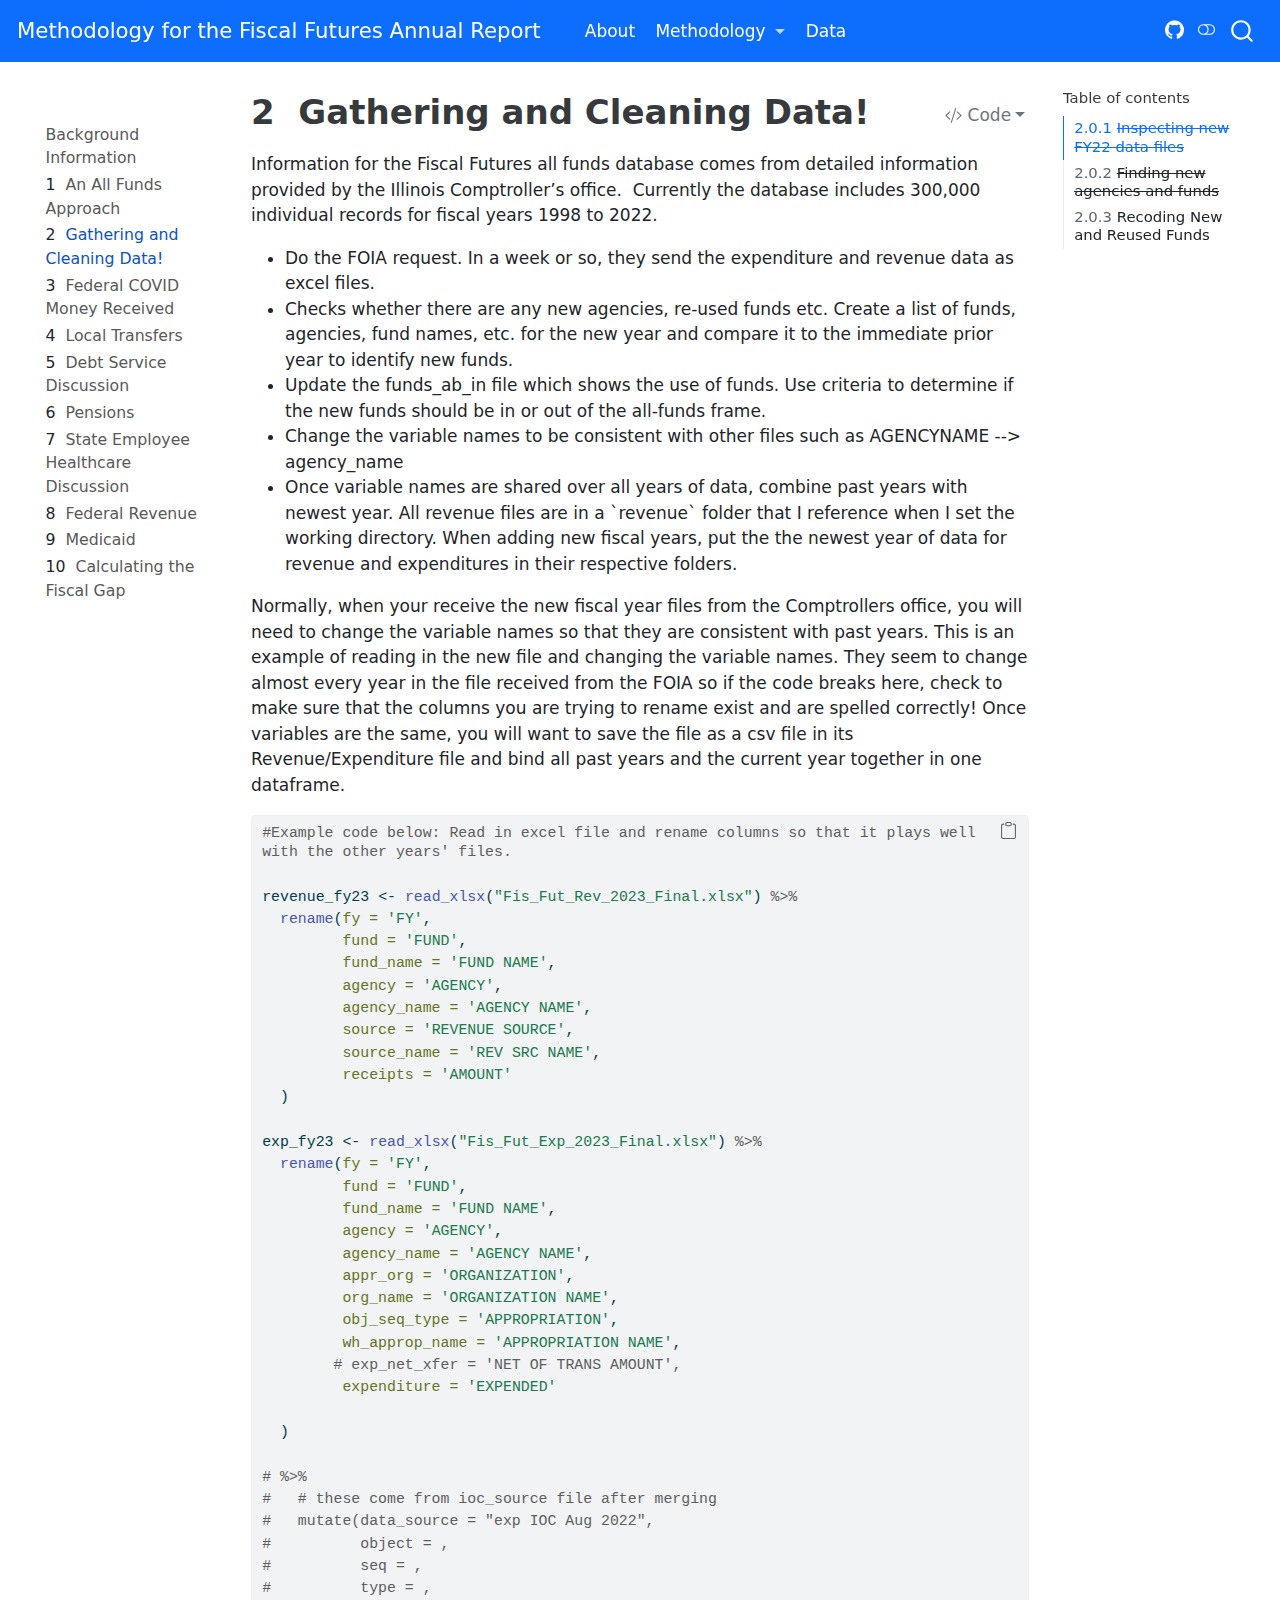
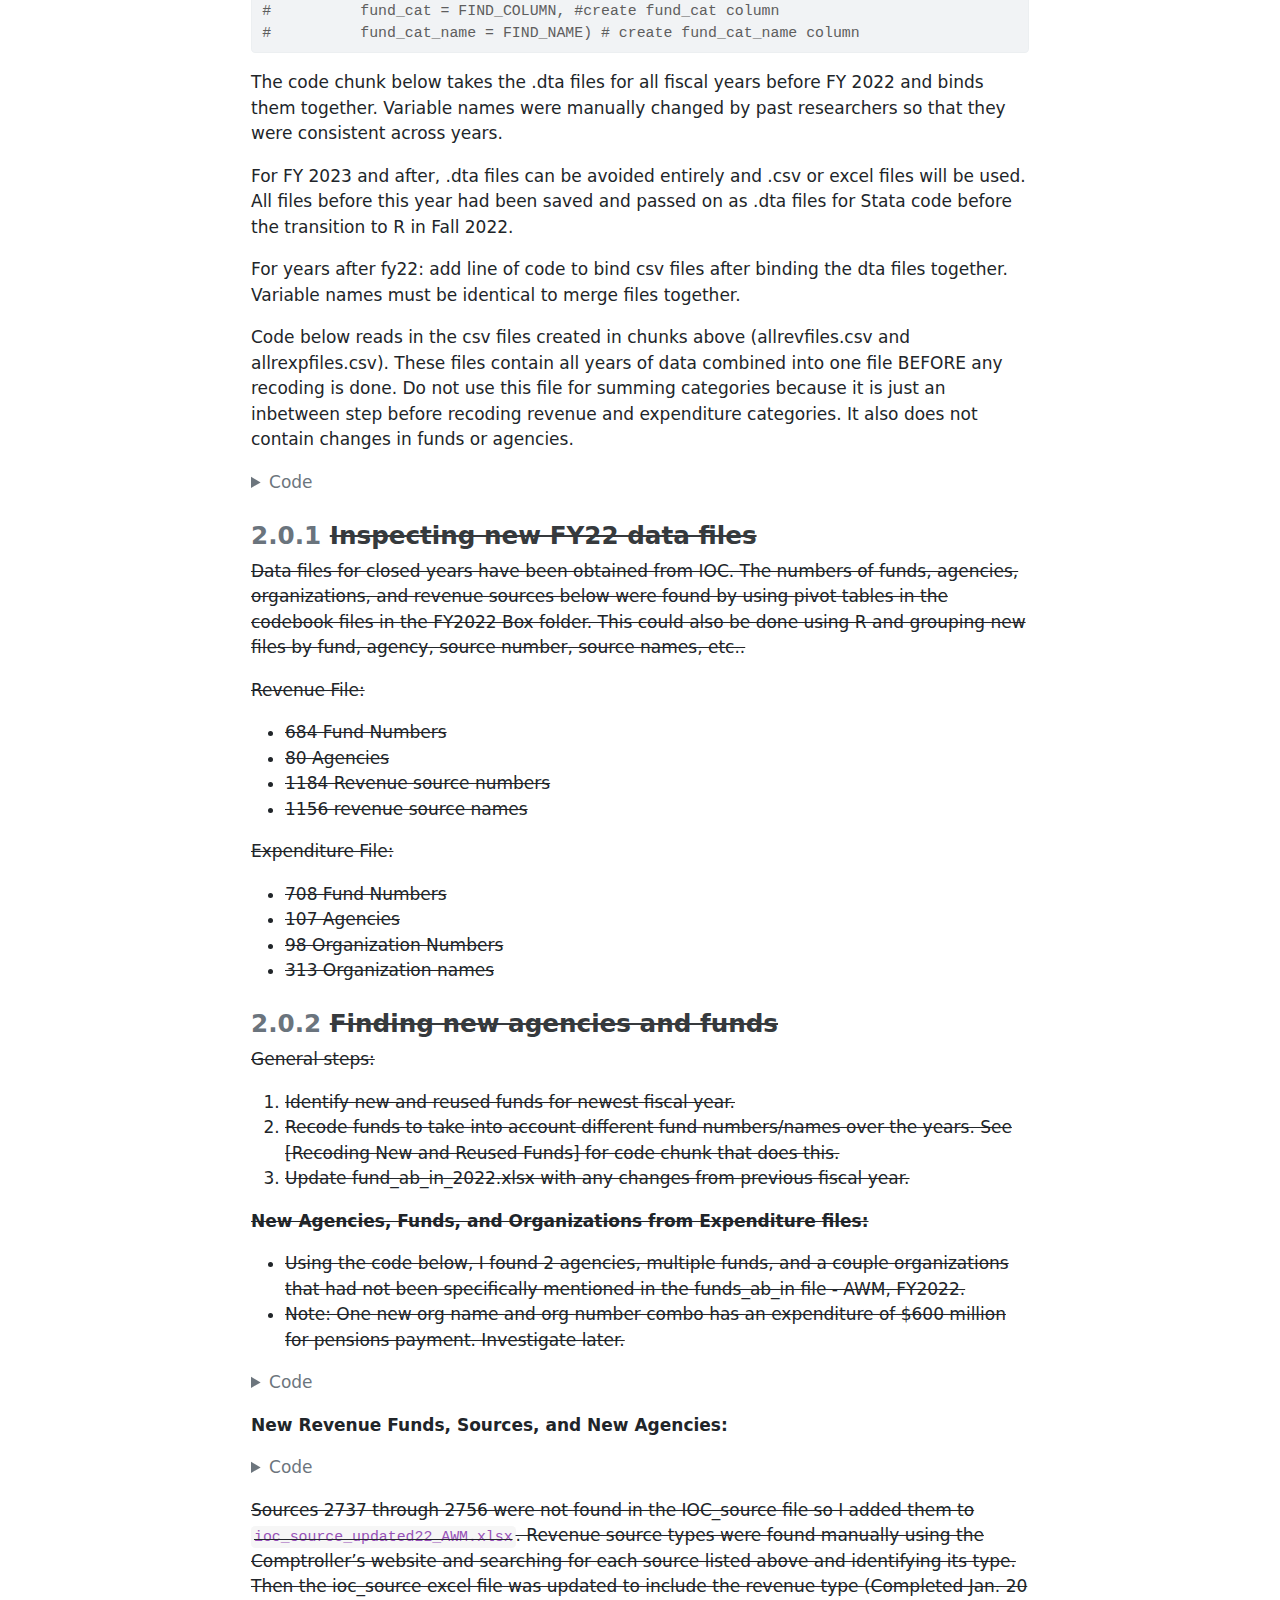
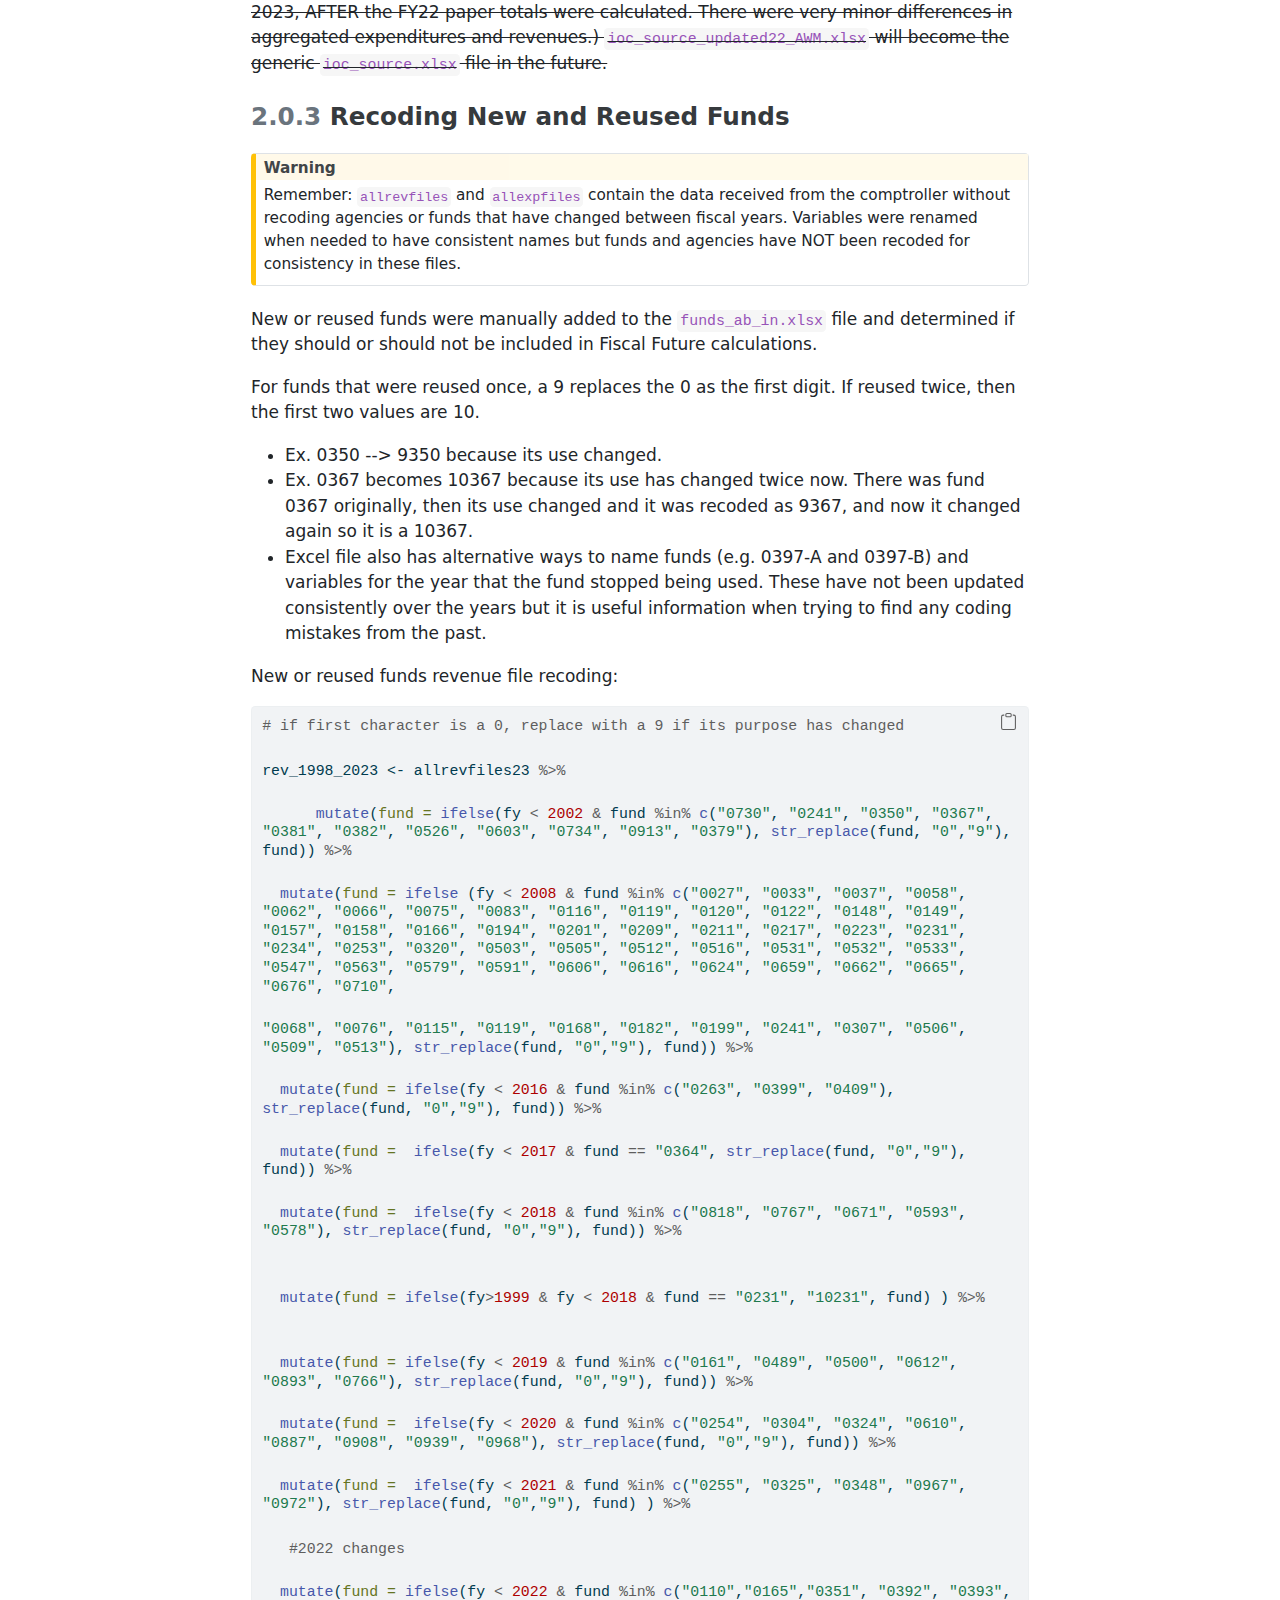
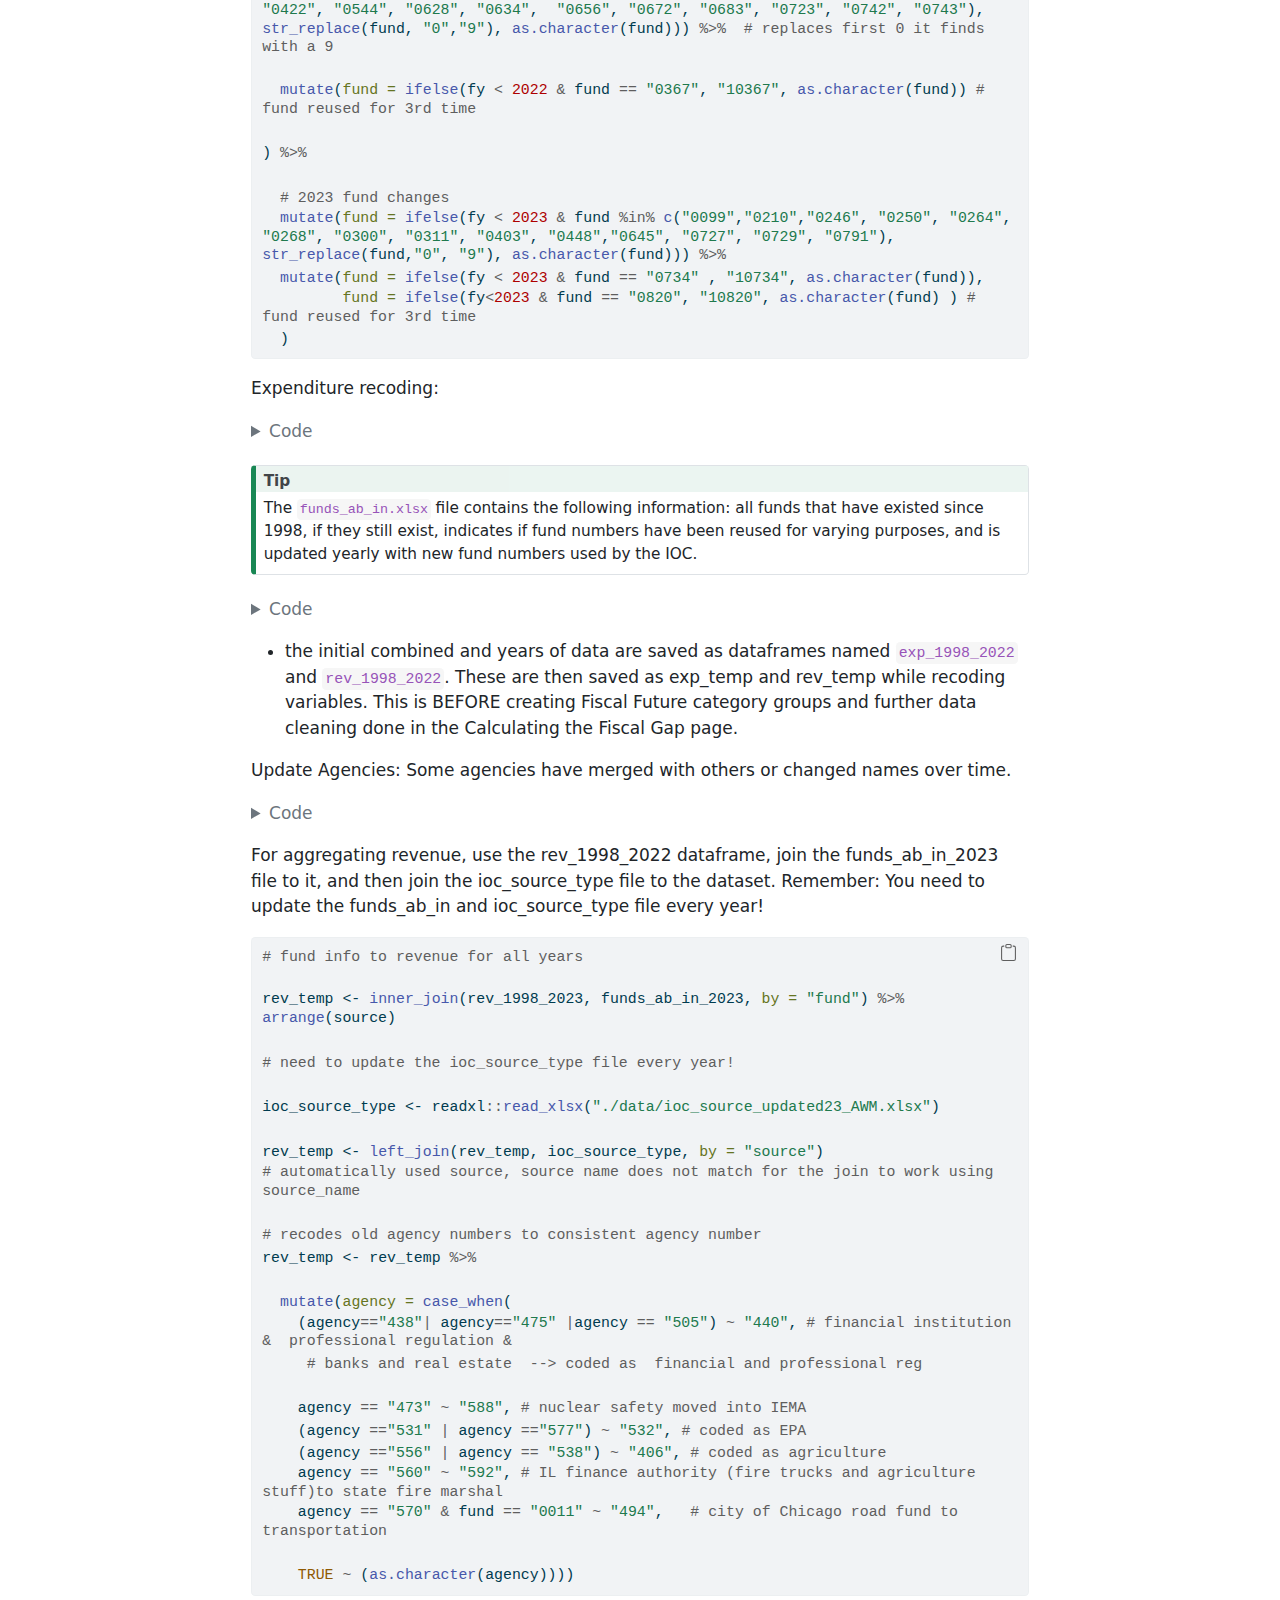
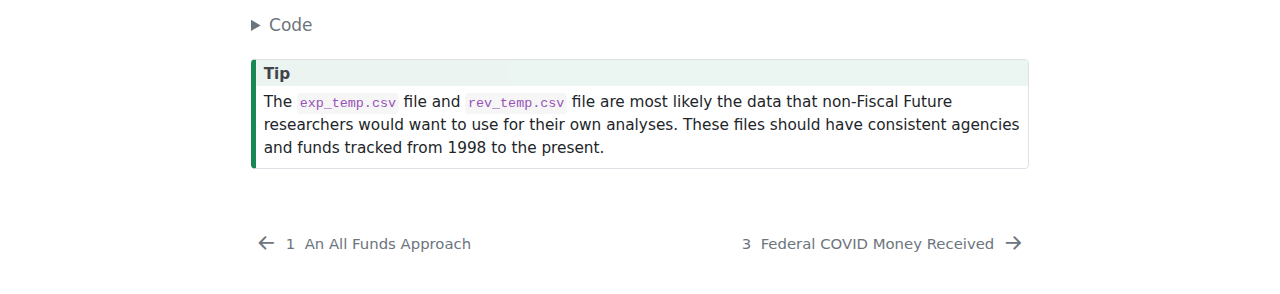
==== code-cleaning.html @ 1085b17a "Built site for gh-pages" ====
<!DOCTYPE html>
<html xmlns="http://www.w3.org/1999/xhtml" lang="en" xml:lang="en"><head>

<meta charset="utf-8">
<meta name="generator" content="quarto-1.3.433">

<meta name="viewport" content="width=device-width, initial-scale=1.0, user-scalable=yes">


<title>Methodology for the Fiscal Futures Annual Report - 2&nbsp; Gathering and Cleaning Data!</title>
<style>
code{white-space: pre-wrap;}
span.smallcaps{font-variant: small-caps;}
div.columns{display: flex; gap: min(4vw, 1.5em);}
div.column{flex: auto; overflow-x: auto;}
div.hanging-indent{margin-left: 1.5em; text-indent: -1.5em;}
ul.task-list{list-style: none;}
ul.task-list li input[type="checkbox"] {
  width: 0.8em;
  margin: 0 0.8em 0.2em -1em; /* quarto-specific, see https://github.com/quarto-dev/quarto-cli/issues/4556 */ 
  vertical-align: middle;
}
/* CSS for syntax highlighting */
pre > code.sourceCode { white-space: pre; position: relative; }
pre > code.sourceCode > span { display: inline-block; line-height: 1.25; }
pre > code.sourceCode > span:empty { height: 1.2em; }
.sourceCode { overflow: visible; }
code.sourceCode > span { color: inherit; text-decoration: inherit; }
div.sourceCode { margin: 1em 0; }
pre.sourceCode { margin: 0; }
@media screen {
div.sourceCode { overflow: auto; }
}
@media print {
pre > code.sourceCode { white-space: pre-wrap; }
pre > code.sourceCode > span { text-indent: -5em; padding-left: 5em; }
}
pre.numberSource code
  { counter-reset: source-line 0; }
pre.numberSource code > span
  { position: relative; left: -4em; counter-increment: source-line; }
pre.numberSource code > span > a:first-child::before
  { content: counter(source-line);
    position: relative; left: -1em; text-align: right; vertical-align: baseline;
    border: none; display: inline-block;
    -webkit-touch-callout: none; -webkit-user-select: none;
    -khtml-user-select: none; -moz-user-select: none;
    -ms-user-select: none; user-select: none;
    padding: 0 4px; width: 4em;
  }
pre.numberSource { margin-left: 3em;  padding-left: 4px; }
div.sourceCode
  {   }
@media screen {
pre > code.sourceCode > span > a:first-child::before { text-decoration: underline; }
}
</style>


<script src="site_libs/quarto-nav/quarto-nav.js"></script>
<script src="site_libs/quarto-nav/headroom.min.js"></script>
<script src="site_libs/clipboard/clipboard.min.js"></script>
<script src="site_libs/quarto-search/autocomplete.umd.js"></script>
<script src="site_libs/quarto-search/fuse.min.js"></script>
<script src="site_libs/quarto-search/quarto-search.js"></script>
<meta name="quarto:offset" content="./">
<link href="./FedMoneyReceived.html" rel="next">
<link href="./FundsIncluded.html" rel="prev">
<script src="site_libs/quarto-html/quarto.js"></script>
<script src="site_libs/quarto-html/popper.min.js"></script>
<script src="site_libs/quarto-html/tippy.umd.min.js"></script>
<script src="site_libs/quarto-html/anchor.min.js"></script>
<link href="site_libs/quarto-html/tippy.css" rel="stylesheet">
<link href="site_libs/quarto-html/quarto-syntax-highlighting.css" rel="stylesheet" class="quarto-color-scheme" id="quarto-text-highlighting-styles">
<link href="site_libs/quarto-html/quarto-syntax-highlighting-dark.css" rel="prefetch" class="quarto-color-scheme quarto-color-alternate" id="quarto-text-highlighting-styles">
<script src="site_libs/bootstrap/bootstrap.min.js"></script>
<link href="site_libs/bootstrap/bootstrap-icons.css" rel="stylesheet">
<link href="site_libs/bootstrap/bootstrap.min.css" rel="stylesheet" class="quarto-color-scheme" id="quarto-bootstrap" data-mode="light">
<link href="site_libs/bootstrap/bootstrap-dark.min.css" rel="prefetch" class="quarto-color-scheme quarto-color-alternate" id="quarto-bootstrap" data-mode="dark">
<script id="quarto-search-options" type="application/json">{
  "location": "navbar",
  "copy-button": false,
  "collapse-after": 3,
  "panel-placement": "end",
  "type": "overlay",
  "limit": 20,
  "language": {
    "search-no-results-text": "No results",
    "search-matching-documents-text": "matching documents",
    "search-copy-link-title": "Copy link to search",
    "search-hide-matches-text": "Hide additional matches",
    "search-more-match-text": "more match in this document",
    "search-more-matches-text": "more matches in this document",
    "search-clear-button-title": "Clear",
    "search-detached-cancel-button-title": "Cancel",
    "search-submit-button-title": "Submit",
    "search-label": "Search"
  }
}</script>

<link href="site_libs/pagedtable-1.1/css/pagedtable.css" rel="stylesheet">
<script src="site_libs/pagedtable-1.1/js/pagedtable.js"></script>


</head>

<body class="nav-sidebar floating nav-fixed">

<div id="quarto-search-results"></div>
  <header id="quarto-header" class="headroom fixed-top">
    <nav class="navbar navbar-expand-lg navbar-dark ">
      <div class="navbar-container container-fluid">
      <div class="navbar-brand-container">
    <a class="navbar-brand" href="./index.html">
    <span class="navbar-title">Methodology for the Fiscal Futures Annual Report</span>
    </a>
  </div>
            <div id="quarto-search" class="" title="Search"></div>
          <button class="navbar-toggler" type="button" data-bs-toggle="collapse" data-bs-target="#navbarCollapse" aria-controls="navbarCollapse" aria-expanded="false" aria-label="Toggle navigation" onclick="if (window.quartoToggleHeadroom) { window.quartoToggleHeadroom(); }">
  <span class="navbar-toggler-icon"></span>
</button>
          <div class="collapse navbar-collapse" id="navbarCollapse">
            <ul class="navbar-nav navbar-nav-scroll me-auto">
  <li class="nav-item">
    <a class="nav-link active" href="./index.html" rel="" target="" aria-current="page">
 <span class="menu-text">About</span></a>
  </li>  
  <li class="nav-item dropdown ">
    <a class="nav-link dropdown-toggle" href="#" id="nav-menu-methodology" role="button" data-bs-toggle="dropdown" aria-expanded="false" rel="" target="">
 <span class="menu-text">Methodology</span>
    </a>
    <ul class="dropdown-menu" aria-labelledby="nav-menu-methodology">    
        <li>
    <a class="dropdown-item" href="./FundsIncluded.html" rel="" target="">
 <span class="dropdown-text">An All Funds Approach</span></a>
  </li>  
        <li>
    <a class="dropdown-item" href="./code-cleaning.html" rel="" target="">
 <span class="dropdown-text">Gathering and Cleaning Data!</span></a>
  </li>  
        <li>
    <a class="dropdown-item" href="./FedMoneyReceived.html" rel="" target="">
 <span class="dropdown-text">Federal COVID Money Received</span></a>
  </li>  
        <li>
    <a class="dropdown-item" href="./LocalTransfers.html" rel="" target="">
 <span class="dropdown-text">Local Transfers</span></a>
  </li>  
        <li>
    <a class="dropdown-item" href="./Debt.html" rel="" target="">
 <span class="dropdown-text">Debt Service Discussion</span></a>
  </li>  
        <li>
    <a class="dropdown-item" href="./Pensions.html" rel="" target="">
 <span class="dropdown-text">Pensions</span></a>
  </li>  
        <li>
    <a class="dropdown-item" href="./Healthcare.html" rel="" target="">
 <span class="dropdown-text">State Employee Healthcare Discussion</span></a>
  </li>  
        <li>
    <a class="dropdown-item" href="./FederalRevenue.html" rel="" target="">
 <span class="dropdown-text">Federal Revenue</span></a>
  </li>  
        <li>
    <a class="dropdown-item" href="./Medicaid.html" rel="" target="">
 <span class="dropdown-text">Medicaid</span></a>
  </li>  
        <li>
    <a class="dropdown-item" href="./Everything.html" rel="" target="">
 <span class="dropdown-text">Calculating the Fiscal Gap</span></a>
  </li>  
    </ul>
  </li>
  <li class="nav-item">
    <a class="nav-link" href="https://github.com/AleaWM/https://github.com/AleaWM/Fiscal-Futures-IL-FY2023.git/tree/main/data" rel="" target="">
 <span class="menu-text">Data</span></a>
  </li>  
</ul>
            <ul class="navbar-nav navbar-nav-scroll ms-auto">
  <li class="nav-item compact">
    <a class="nav-link" href="https://github.com/AleaWM/Fiscal-Futures-IL-FY2023.git" rel="" target=""><i class="bi bi-github" role="img">
</i> 
 <span class="menu-text"></span></a>
  </li>  
</ul>
            <div class="quarto-navbar-tools">
  <a href="" class="quarto-color-scheme-toggle quarto-navigation-tool  px-1" onclick="window.quartoToggleColorScheme(); return false;" title="Toggle dark mode"><i class="bi"></i></a>
</div>
          </div> <!-- /navcollapse -->
      </div> <!-- /container-fluid -->
    </nav>
  <nav class="quarto-secondary-nav">
    <div class="container-fluid d-flex">
      <button type="button" class="quarto-btn-toggle btn" data-bs-toggle="collapse" data-bs-target="#quarto-sidebar,#quarto-sidebar-glass" aria-controls="quarto-sidebar" aria-expanded="false" aria-label="Toggle sidebar navigation" onclick="if (window.quartoToggleHeadroom) { window.quartoToggleHeadroom(); }">
        <i class="bi bi-layout-text-sidebar-reverse"></i>
      </button>
      <nav class="quarto-page-breadcrumbs" aria-label="breadcrumb"><ol class="breadcrumb"><li class="breadcrumb-item"><a href="./code-cleaning.html"><span class="chapter-number">2</span>&nbsp; <span class="chapter-title">Gathering and Cleaning Data!</span></a></li></ol></nav>
      <a class="flex-grow-1" role="button" data-bs-toggle="collapse" data-bs-target="#quarto-sidebar,#quarto-sidebar-glass" aria-controls="quarto-sidebar" aria-expanded="false" aria-label="Toggle sidebar navigation" onclick="if (window.quartoToggleHeadroom) { window.quartoToggleHeadroom(); }">      
      </a>
      <button type="button" class="btn quarto-search-button" aria-label="" onclick="window.quartoOpenSearch();">
        <i class="bi bi-search"></i>
      </button>
    </div>
  </nav>
</header>
<!-- content -->
<div id="quarto-content" class="quarto-container page-columns page-rows-contents page-layout-article page-navbar">
<!-- sidebar -->
  <nav id="quarto-sidebar" class="sidebar collapse collapse-horizontal sidebar-navigation floating overflow-auto">
        <div class="mt-2 flex-shrink-0 align-items-center">
        <div class="sidebar-search">
        <div id="quarto-search" class="" title="Search"></div>
        </div>
        </div>
    <div class="sidebar-menu-container"> 
    <ul class="list-unstyled mt-1">
        <li class="sidebar-item">
  <div class="sidebar-item-container"> 
  <a href="./index.html" class="sidebar-item-text sidebar-link">
 <span class="menu-text">Background Information</span></a>
  </div>
</li>
        <li class="sidebar-item">
  <div class="sidebar-item-container"> 
  <a href="./FundsIncluded.html" class="sidebar-item-text sidebar-link">
 <span class="menu-text"><span class="chapter-number">1</span>&nbsp; <span class="chapter-title">An All Funds Approach</span></span></a>
  </div>
</li>
        <li class="sidebar-item">
  <div class="sidebar-item-container"> 
  <a href="./code-cleaning.html" class="sidebar-item-text sidebar-link active">
 <span class="menu-text"><span class="chapter-number">2</span>&nbsp; <span class="chapter-title">Gathering and Cleaning Data!</span></span></a>
  </div>
</li>
        <li class="sidebar-item">
  <div class="sidebar-item-container"> 
  <a href="./FedMoneyReceived.html" class="sidebar-item-text sidebar-link">
 <span class="menu-text"><span class="chapter-number">3</span>&nbsp; <span class="chapter-title">Federal COVID Money Received</span></span></a>
  </div>
</li>
        <li class="sidebar-item">
  <div class="sidebar-item-container"> 
  <a href="./LocalTransfers.html" class="sidebar-item-text sidebar-link">
 <span class="menu-text"><span class="chapter-number">4</span>&nbsp; <span class="chapter-title">Local Transfers</span></span></a>
  </div>
</li>
        <li class="sidebar-item">
  <div class="sidebar-item-container"> 
  <a href="./Debt.html" class="sidebar-item-text sidebar-link">
 <span class="menu-text"><span class="chapter-number">5</span>&nbsp; <span class="chapter-title">Debt Service Discussion</span></span></a>
  </div>
</li>
        <li class="sidebar-item">
  <div class="sidebar-item-container"> 
  <a href="./Pensions.html" class="sidebar-item-text sidebar-link">
 <span class="menu-text"><span class="chapter-number">6</span>&nbsp; <span class="chapter-title">Pensions</span></span></a>
  </div>
</li>
        <li class="sidebar-item">
  <div class="sidebar-item-container"> 
  <a href="./Healthcare.html" class="sidebar-item-text sidebar-link">
 <span class="menu-text"><span class="chapter-number">7</span>&nbsp; <span class="chapter-title">State Employee Healthcare Discussion</span></span></a>
  </div>
</li>
        <li class="sidebar-item">
  <div class="sidebar-item-container"> 
  <a href="./FederalRevenue.html" class="sidebar-item-text sidebar-link">
 <span class="menu-text"><span class="chapter-number">8</span>&nbsp; <span class="chapter-title">Federal Revenue</span></span></a>
  </div>
</li>
        <li class="sidebar-item">
  <div class="sidebar-item-container"> 
  <a href="./Medicaid.html" class="sidebar-item-text sidebar-link">
 <span class="menu-text"><span class="chapter-number">9</span>&nbsp; <span class="chapter-title">Medicaid</span></span></a>
  </div>
</li>
        <li class="sidebar-item">
  <div class="sidebar-item-container"> 
  <a href="./Everything.html" class="sidebar-item-text sidebar-link">
 <span class="menu-text"><span class="chapter-number">10</span>&nbsp; <span class="chapter-title">Calculating the Fiscal Gap</span></span></a>
  </div>
</li>
    </ul>
    </div>
</nav>
<div id="quarto-sidebar-glass" data-bs-toggle="collapse" data-bs-target="#quarto-sidebar,#quarto-sidebar-glass"></div>
<!-- margin-sidebar -->
    <div id="quarto-margin-sidebar" class="sidebar margin-sidebar">
        <nav id="TOC" role="doc-toc" class="toc-active">
    <h2 id="toc-title">Table of contents</h2>
   
  <ul>
  <li><a href="#inspecting-new-fy22-data-files" id="toc-inspecting-new-fy22-data-files" class="nav-link active" data-scroll-target="#inspecting-new-fy22-data-files"><span class="header-section-number">2.0.1</span> <del>Inspecting new FY22 data files</del></a></li>
  <li><a href="#finding-new-agencies-and-funds" id="toc-finding-new-agencies-and-funds" class="nav-link" data-scroll-target="#finding-new-agencies-and-funds"><span class="header-section-number">2.0.2</span> <del>Finding new agencies and funds</del></a></li>
  <li><a href="#recoding-new-and-reused-funds" id="toc-recoding-new-and-reused-funds" class="nav-link" data-scroll-target="#recoding-new-and-reused-funds"><span class="header-section-number">2.0.3</span> Recoding New and Reused Funds</a></li>
  </ul>
</nav>
    </div>
<!-- main -->
<main class="content" id="quarto-document-content">

<header id="title-block-header" class="quarto-title-block default">
<div class="quarto-title">
<div class="quarto-title-block"><div><h1 class="title"><span id="sec-gathering-and-cleaning-data" class="quarto-section-identifier"><span class="chapter-number">2</span>&nbsp; <span class="chapter-title">Gathering and Cleaning Data!</span></span></h1><button type="button" class="btn code-tools-button dropdown-toggle" id="quarto-code-tools-menu" data-bs-toggle="dropdown" aria-expanded="false"><i class="bi"></i> Code</button><ul class="dropdown-menu dropdown-menu-end" aria-labelelledby="quarto-code-tools-menu"><li><a id="quarto-show-all-code" class="dropdown-item" href="javascript:void(0)" role="button">Show All Code</a></li><li><a id="quarto-hide-all-code" class="dropdown-item" href="javascript:void(0)" role="button">Hide All Code</a></li><li><hr class="dropdown-divider"></li><li><a id="quarto-view-source" class="dropdown-item" href="javascript:void(0)" role="button">View Source</a></li></ul></div></div>
</div>



<div class="quarto-title-meta">

    
  
    
  </div>
  

</header>

<p>Information for the Fiscal Futures all funds database comes from detailed information provided by the Illinois Comptroller’s office.&nbsp; Currently the database includes 300,000 individual records for fiscal years 1998 to 2022.</p>
<ul>
<li>Do the FOIA request. In a week or so, they send the expenditure and revenue data as excel files.</li>
<li>Checks whether there are any new agencies, re-used funds etc. Create a list of funds, agencies, fund names, etc. for the new year and compare it to the immediate prior year to identify new funds.</li>
<li>Update the funds_ab_in file which shows the use of funds. Use criteria to determine if the new funds should be in or out of the all-funds frame.</li>
<li>Change the variable names to be consistent with other files such as AGENCYNAME --&gt; agency_name</li>
<li>Once variable names are shared over all years of data, combine past years with newest year. All revenue files are in a `revenue` folder that I reference when I set the working directory. When adding new fiscal years, put the the newest year of data for revenue and expenditures in their respective folders.</li>
</ul>
<p>Normally, when your receive the new fiscal year files from the Comptrollers office, you will need to change the variable names so that they are consistent with past years. This is an example of reading in the new file and changing the variable names. They seem to change almost every year in the file received from the FOIA so if the code breaks here, check to make sure that the columns you are trying to rename exist and are spelled correctly! Once variables are the same, you will want to save the file as a csv file in its Revenue/Expenditure file and bind all past years and the current year together in one dataframe.</p>
<div class="cell">
<div class="sourceCode cell-code" id="cb1"><pre class="sourceCode r code-with-copy"><code class="sourceCode r"><span id="cb1-1"><a href="#cb1-1" aria-hidden="true" tabindex="-1"></a><span class="co">#Example code below: Read in excel file and rename columns so that it plays well with the other years' files.</span></span>
<span id="cb1-2"><a href="#cb1-2" aria-hidden="true" tabindex="-1"></a></span>
<span id="cb1-3"><a href="#cb1-3" aria-hidden="true" tabindex="-1"></a>revenue_fy23 <span class="ot">&lt;-</span> <span class="fu">read_xlsx</span>(<span class="st">"Fis_Fut_Rev_2023_Final.xlsx"</span>) <span class="sc">%&gt;%</span> </span>
<span id="cb1-4"><a href="#cb1-4" aria-hidden="true" tabindex="-1"></a>  <span class="fu">rename</span>(<span class="at">fy =</span> <span class="st">'FY'</span>,</span>
<span id="cb1-5"><a href="#cb1-5" aria-hidden="true" tabindex="-1"></a>         <span class="at">fund =</span> <span class="st">'FUND'</span>,</span>
<span id="cb1-6"><a href="#cb1-6" aria-hidden="true" tabindex="-1"></a>         <span class="at">fund_name =</span> <span class="st">'FUND NAME'</span>,</span>
<span id="cb1-7"><a href="#cb1-7" aria-hidden="true" tabindex="-1"></a>         <span class="at">agency =</span> <span class="st">'AGENCY'</span>,</span>
<span id="cb1-8"><a href="#cb1-8" aria-hidden="true" tabindex="-1"></a>         <span class="at">agency_name =</span> <span class="st">'AGENCY NAME'</span>,</span>
<span id="cb1-9"><a href="#cb1-9" aria-hidden="true" tabindex="-1"></a>         <span class="at">source =</span> <span class="st">'REVENUE SOURCE'</span>,</span>
<span id="cb1-10"><a href="#cb1-10" aria-hidden="true" tabindex="-1"></a>         <span class="at">source_name =</span> <span class="st">'REV SRC NAME'</span>,</span>
<span id="cb1-11"><a href="#cb1-11" aria-hidden="true" tabindex="-1"></a>         <span class="at">receipts =</span> <span class="st">'AMOUNT'</span></span>
<span id="cb1-12"><a href="#cb1-12" aria-hidden="true" tabindex="-1"></a>  ) </span>
<span id="cb1-13"><a href="#cb1-13" aria-hidden="true" tabindex="-1"></a></span>
<span id="cb1-14"><a href="#cb1-14" aria-hidden="true" tabindex="-1"></a>exp_fy23 <span class="ot">&lt;-</span> <span class="fu">read_xlsx</span>(<span class="st">"Fis_Fut_Exp_2023_Final.xlsx"</span>) <span class="sc">%&gt;%</span> </span>
<span id="cb1-15"><a href="#cb1-15" aria-hidden="true" tabindex="-1"></a>  <span class="fu">rename</span>(<span class="at">fy =</span> <span class="st">'FY'</span>,</span>
<span id="cb1-16"><a href="#cb1-16" aria-hidden="true" tabindex="-1"></a>         <span class="at">fund =</span> <span class="st">'FUND'</span>,</span>
<span id="cb1-17"><a href="#cb1-17" aria-hidden="true" tabindex="-1"></a>         <span class="at">fund_name =</span> <span class="st">'FUND NAME'</span>,</span>
<span id="cb1-18"><a href="#cb1-18" aria-hidden="true" tabindex="-1"></a>         <span class="at">agency =</span> <span class="st">'AGENCY'</span>,</span>
<span id="cb1-19"><a href="#cb1-19" aria-hidden="true" tabindex="-1"></a>         <span class="at">agency_name =</span> <span class="st">'AGENCY NAME'</span>,</span>
<span id="cb1-20"><a href="#cb1-20" aria-hidden="true" tabindex="-1"></a>         <span class="at">appr_org =</span> <span class="st">'ORGANIZATION'</span>,</span>
<span id="cb1-21"><a href="#cb1-21" aria-hidden="true" tabindex="-1"></a>         <span class="at">org_name =</span> <span class="st">'ORGANIZATION NAME'</span>,</span>
<span id="cb1-22"><a href="#cb1-22" aria-hidden="true" tabindex="-1"></a>         <span class="at">obj_seq_type =</span> <span class="st">'APPROPRIATION'</span>,</span>
<span id="cb1-23"><a href="#cb1-23" aria-hidden="true" tabindex="-1"></a>         <span class="at">wh_approp_name =</span> <span class="st">'APPROPRIATION NAME'</span>,</span>
<span id="cb1-24"><a href="#cb1-24" aria-hidden="true" tabindex="-1"></a>        <span class="co"># exp_net_xfer = 'NET OF TRANS AMOUNT',</span></span>
<span id="cb1-25"><a href="#cb1-25" aria-hidden="true" tabindex="-1"></a>         <span class="at">expenditure =</span> <span class="st">'EXPENDED'</span></span>
<span id="cb1-26"><a href="#cb1-26" aria-hidden="true" tabindex="-1"></a></span>
<span id="cb1-27"><a href="#cb1-27" aria-hidden="true" tabindex="-1"></a>  ) </span>
<span id="cb1-28"><a href="#cb1-28" aria-hidden="true" tabindex="-1"></a></span>
<span id="cb1-29"><a href="#cb1-29" aria-hidden="true" tabindex="-1"></a><span class="co"># %&gt;%</span></span>
<span id="cb1-30"><a href="#cb1-30" aria-hidden="true" tabindex="-1"></a><span class="co">#   # these come from ioc_source file after merging</span></span>
<span id="cb1-31"><a href="#cb1-31" aria-hidden="true" tabindex="-1"></a><span class="co">#   mutate(data_source = "exp IOC Aug 2022",</span></span>
<span id="cb1-32"><a href="#cb1-32" aria-hidden="true" tabindex="-1"></a><span class="co">#          object = ,</span></span>
<span id="cb1-33"><a href="#cb1-33" aria-hidden="true" tabindex="-1"></a><span class="co">#          seq = ,</span></span>
<span id="cb1-34"><a href="#cb1-34" aria-hidden="true" tabindex="-1"></a><span class="co">#          type = ,</span></span>
<span id="cb1-35"><a href="#cb1-35" aria-hidden="true" tabindex="-1"></a><span class="co">#          fund_cat = FIND_COLUMN, #create fund_cat column</span></span>
<span id="cb1-36"><a href="#cb1-36" aria-hidden="true" tabindex="-1"></a><span class="co">#          fund_cat_name = FIND_NAME) # create fund_cat_name column</span></span></code><button title="Copy to Clipboard" class="code-copy-button"><i class="bi"></i></button></pre></div>
</div>
<p>The code chunk below takes the .dta files for all fiscal years before FY 2022 and binds them together. Variable names were manually changed by past researchers so that they were consistent across years.</p>
<p>For FY 2023 and after, .dta files can be avoided entirely and .csv or excel files will be used. All files before this year had been saved and passed on as .dta files for Stata code before the transition to R in Fall 2022.</p>
<!--- Dug deep in the box files and found old Excel files for each year of reqeuested data. Tried to make a new Database folder that has the excel files before manipulating but didn't finish.  --->
<p>For years after fy22: add line of code to bind csv files after binding the dta files together. Variable names must be identical to merge files together.</p>
<!--- Code chunk below not updated. Is in other .rmd files for fy2023--->
<p>Code below reads in the csv files created in chunks above (allrevfiles.csv and allrexpfiles.csv). These files contain all years of data combined into one file BEFORE any recoding is done. Do not use this file for summing categories because it is just an inbetween step before recoding revenue and expenditure categories. It also does not contain changes in funds or agencies.</p>
<div class="cell">
<details>
<summary>Code</summary>
<div class="sourceCode cell-code" id="cb2"><pre class="sourceCode r code-with-copy"><code class="sourceCode r"><span id="cb2-1"><a href="#cb2-1" aria-hidden="true" tabindex="-1"></a><span class="co"># combined in past chunks called create-rev-csv and create-exp-csv</span></span>
<span id="cb2-2"><a href="#cb2-2" aria-hidden="true" tabindex="-1"></a></span>
<span id="cb2-3"><a href="#cb2-3" aria-hidden="true" tabindex="-1"></a>allrevfiles23 <span class="ot">&lt;-</span> <span class="fu">read_csv</span>(<span class="st">"./data/allrevfiles_Nov132023.csv"</span>) <span class="co">#combined but not recoded</span></span>
<span id="cb2-4"><a href="#cb2-4" aria-hidden="true" tabindex="-1"></a></span>
<span id="cb2-5"><a href="#cb2-5" aria-hidden="true" tabindex="-1"></a>allexpfiles23 <span class="ot">&lt;-</span> <span class="fu">read_csv</span>(<span class="st">"./data/allexpfiles_Nov132023.csv"</span>) <span class="co">#combined but not recoded</span></span></code><button title="Copy to Clipboard" class="code-copy-button"><i class="bi"></i></button></pre></div>
</details>
</div>
<section id="inspecting-new-fy22-data-files" class="level3" data-number="2.0.1">
<h3 data-number="2.0.1" class="anchored" data-anchor-id="inspecting-new-fy22-data-files"><span class="header-section-number">2.0.1</span> <del>Inspecting new FY22 data files</del></h3>
<p><del>Data files for closed years have been obtained from IOC. The numbers of funds, agencies, organizations, and revenue sources below were found by using pivot tables in the codebook files in the FY2022 Box folder. This could also be done using R and grouping new files by fund, agency, source number, source names, etc..</del></p>
<p><del>Revenue File:</del></p>
<ul>
<li><del>684 Fund Numbers</del></li>
<li><del>80 Agencies</del></li>
<li><del>1184 Revenue source numbers</del></li>
<li><del>1156 revenue source names</del></li>
</ul>
<p><del>Expenditure File:</del></p>
<ul>
<li><del>708 Fund Numbers</del></li>
<li><del>107 Agencies</del></li>
<li><del>98 Organization Numbers</del></li>
<li><del>313 Organization names</del></li>
</ul>
</section>
<section id="finding-new-agencies-and-funds" class="level3" data-number="2.0.2">
<h3 data-number="2.0.2" class="anchored" data-anchor-id="finding-new-agencies-and-funds"><span class="header-section-number">2.0.2</span> <del>Finding new agencies and funds</del></h3>
<p><del>General steps:</del></p>
<ol type="1">
<li><del>Identify new and reused funds for newest fiscal year.</del></li>
<li><del>Recode funds to take into account different fund numbers/names over the years. See [Recoding New and Reused Funds] for code chunk that does this.</del></li>
<li><del>Update fund_ab_in_2022.xlsx with any changes from previous fiscal year.</del></li>
</ol>
<p><del><strong>New Agencies, Funds, and Organizations from Expenditure files:</strong></del></p>
<ul>
<li><del>Using the code below, I found 2 agencies, multiple funds, and a couple organizations that had not been specifically mentioned in the funds_ab_in file - AWM, FY2022.</del></li>
<li><del>Note: One new org name and org number combo has an expenditure of $600 million for pensions payment. Investigate later.</del></li>
</ul>
<div class="cell">
<details>
<summary>Code</summary>
<div class="sourceCode cell-code" id="cb3"><pre class="sourceCode r code-with-copy"><code class="sourceCode r"><span id="cb3-1"><a href="#cb3-1" aria-hidden="true" tabindex="-1"></a><span class="co">#allrevfiles23 &lt;- read_csv("allrevfiles23.csv") #combined but not recoded</span></span>
<span id="cb3-2"><a href="#cb3-2" aria-hidden="true" tabindex="-1"></a><span class="co">#allexpfiles23 &lt;- read_csv("allexpfiles23.csv") #combined but not recoded</span></span>
<span id="cb3-3"><a href="#cb3-3" aria-hidden="true" tabindex="-1"></a></span>
<span id="cb3-4"><a href="#cb3-4" aria-hidden="true" tabindex="-1"></a><span class="do">#### From Expenditure Data #####</span></span>
<span id="cb3-5"><a href="#cb3-5" aria-hidden="true" tabindex="-1"></a></span>
<span id="cb3-6"><a href="#cb3-6" aria-hidden="true" tabindex="-1"></a><span class="co"># agencies referenced in any year before 2020:</span></span>
<span id="cb3-7"><a href="#cb3-7" aria-hidden="true" tabindex="-1"></a>agencies_past <span class="ot">&lt;-</span> allexpfiles23 <span class="sc">%&gt;%</span> </span>
<span id="cb3-8"><a href="#cb3-8" aria-hidden="true" tabindex="-1"></a>  <span class="fu">filter</span>(fy <span class="sc">&lt;</span> <span class="dv">2023</span>) <span class="sc">%&gt;%</span> </span>
<span id="cb3-9"><a href="#cb3-9" aria-hidden="true" tabindex="-1"></a>  <span class="fu">mutate</span>(agency <span class="sc">==</span> <span class="fu">as.character</span>(agency)) <span class="sc">%&gt;%</span> </span>
<span id="cb3-10"><a href="#cb3-10" aria-hidden="true" tabindex="-1"></a>  <span class="fu">group_by</span>(agency, agency_name) <span class="sc">%&gt;%</span> <span class="fu">unique</span>() <span class="sc">%&gt;%</span> </span>
<span id="cb3-11"><a href="#cb3-11" aria-hidden="true" tabindex="-1"></a>  <span class="fu">summarize</span>(<span class="at">expenditure =</span> <span class="fu">sum</span>(expenditure, <span class="at">na.rm =</span> <span class="cn">TRUE</span>)) <span class="sc">%&gt;%</span> </span>
<span id="cb3-12"><a href="#cb3-12" aria-hidden="true" tabindex="-1"></a>  <span class="fu">drop_na</span>() <span class="sc">%&gt;%</span> </span>
<span id="cb3-13"><a href="#cb3-13" aria-hidden="true" tabindex="-1"></a>  <span class="fu">arrange</span>(agency)</span>
<span id="cb3-14"><a href="#cb3-14" aria-hidden="true" tabindex="-1"></a><span class="co"># agencies_past # 146 agencies ever</span></span>
<span id="cb3-15"><a href="#cb3-15" aria-hidden="true" tabindex="-1"></a></span>
<span id="cb3-16"><a href="#cb3-16" aria-hidden="true" tabindex="-1"></a></span>
<span id="cb3-17"><a href="#cb3-17" aria-hidden="true" tabindex="-1"></a><span class="co"># agencies in 2023 data:</span></span>
<span id="cb3-18"><a href="#cb3-18" aria-hidden="true" tabindex="-1"></a>agencies23 <span class="ot">&lt;-</span> allexpfiles23  <span class="sc">%&gt;%</span> </span>
<span id="cb3-19"><a href="#cb3-19" aria-hidden="true" tabindex="-1"></a>  <span class="fu">filter</span>(fy <span class="sc">==</span> <span class="dv">2023</span>) <span class="sc">%&gt;%</span> </span>
<span id="cb3-20"><a href="#cb3-20" aria-hidden="true" tabindex="-1"></a>  <span class="fu">mutate</span>(agency <span class="sc">==</span> <span class="fu">as.character</span>(agency)) <span class="sc">%&gt;%</span> </span>
<span id="cb3-21"><a href="#cb3-21" aria-hidden="true" tabindex="-1"></a>  <span class="fu">group_by</span>(agency, agency_name) <span class="sc">%&gt;%</span> </span>
<span id="cb3-22"><a href="#cb3-22" aria-hidden="true" tabindex="-1"></a>  <span class="fu">summarize</span>(<span class="at">expenditure =</span> <span class="fu">sum</span>(expenditure, <span class="at">na.rm =</span> <span class="cn">TRUE</span>))</span>
<span id="cb3-23"><a href="#cb3-23" aria-hidden="true" tabindex="-1"></a></span>
<span id="cb3-24"><a href="#cb3-24" aria-hidden="true" tabindex="-1"></a></span>
<span id="cb3-25"><a href="#cb3-25" aria-hidden="true" tabindex="-1"></a><span class="co"># 280 and 533 are new agency codes: </span></span>
<span id="cb3-26"><a href="#cb3-26" aria-hidden="true" tabindex="-1"></a><span class="fu">anti_join</span>(agencies23, agencies_past, </span>
<span id="cb3-27"><a href="#cb3-27" aria-hidden="true" tabindex="-1"></a>          <span class="at">by =</span> <span class="fu">c</span>(<span class="st">"agency"</span>, <span class="st">"agency_name"</span>)) <span class="sc">%&gt;%</span> </span>
<span id="cb3-28"><a href="#cb3-28" aria-hidden="true" tabindex="-1"></a>  <span class="fu">arrange</span>(agency)</span>
<span id="cb3-29"><a href="#cb3-29" aria-hidden="true" tabindex="-1"></a></span>
<span id="cb3-30"><a href="#cb3-30" aria-hidden="true" tabindex="-1"></a></span>
<span id="cb3-31"><a href="#cb3-31" aria-hidden="true" tabindex="-1"></a></span>
<span id="cb3-32"><a href="#cb3-32" aria-hidden="true" tabindex="-1"></a></span>
<span id="cb3-33"><a href="#cb3-33" aria-hidden="true" tabindex="-1"></a>funds_past <span class="ot">&lt;-</span> allexpfiles23  <span class="sc">%&gt;%</span> </span>
<span id="cb3-34"><a href="#cb3-34" aria-hidden="true" tabindex="-1"></a>  <span class="fu">filter</span>(fy <span class="sc">&lt;</span> <span class="dv">2023</span>) <span class="sc">%&gt;%</span> </span>
<span id="cb3-35"><a href="#cb3-35" aria-hidden="true" tabindex="-1"></a>  <span class="fu">mutate</span>(fund <span class="sc">==</span> <span class="fu">as.character</span>(fund)) <span class="sc">%&gt;%</span> </span>
<span id="cb3-36"><a href="#cb3-36" aria-hidden="true" tabindex="-1"></a>  <span class="fu">group_by</span>(fund, fund_name) <span class="sc">%&gt;%</span> </span>
<span id="cb3-37"><a href="#cb3-37" aria-hidden="true" tabindex="-1"></a>  <span class="fu">summarize</span>(<span class="at">count =</span> <span class="fu">n</span>(), <span class="at">Expenditure =</span> <span class="fu">sum</span>(expenditure, <span class="at">na.rm =</span> <span class="cn">TRUE</span>))  <span class="sc">%&gt;%</span> </span>
<span id="cb3-38"><a href="#cb3-38" aria-hidden="true" tabindex="-1"></a>  <span class="fu">drop_na</span>()</span>
<span id="cb3-39"><a href="#cb3-39" aria-hidden="true" tabindex="-1"></a></span>
<span id="cb3-40"><a href="#cb3-40" aria-hidden="true" tabindex="-1"></a>funds23 <span class="ot">&lt;-</span> allexpfiles23  <span class="sc">%&gt;%</span> </span>
<span id="cb3-41"><a href="#cb3-41" aria-hidden="true" tabindex="-1"></a>  <span class="fu">filter</span>(fy <span class="sc">==</span> <span class="dv">2023</span>) <span class="sc">%&gt;%</span> </span>
<span id="cb3-42"><a href="#cb3-42" aria-hidden="true" tabindex="-1"></a>  <span class="fu">mutate</span>(fund <span class="sc">==</span> <span class="fu">as.character</span>(fund)) <span class="sc">%&gt;%</span> </span>
<span id="cb3-43"><a href="#cb3-43" aria-hidden="true" tabindex="-1"></a>  <span class="fu">group_by</span>(fund, fund_name) <span class="sc">%&gt;%</span>  </span>
<span id="cb3-44"><a href="#cb3-44" aria-hidden="true" tabindex="-1"></a>  <span class="fu">summarize</span>(<span class="at">count =</span> <span class="fu">n</span>(), <span class="at">Expenditure =</span> <span class="fu">sum</span>(expenditure, <span class="at">na.rm =</span> <span class="cn">TRUE</span>)) <span class="sc">%&gt;%</span> </span>
<span id="cb3-45"><a href="#cb3-45" aria-hidden="true" tabindex="-1"></a>  <span class="fu">unique</span>()</span>
<span id="cb3-46"><a href="#cb3-46" aria-hidden="true" tabindex="-1"></a></span>
<span id="cb3-47"><a href="#cb3-47" aria-hidden="true" tabindex="-1"></a></span>
<span id="cb3-48"><a href="#cb3-48" aria-hidden="true" tabindex="-1"></a><span class="co"># 15 funds were in FY22 data that were not in past data:</span></span>
<span id="cb3-49"><a href="#cb3-49" aria-hidden="true" tabindex="-1"></a><span class="fu">anti_join</span>(funds23, funds_past, </span>
<span id="cb3-50"><a href="#cb3-50" aria-hidden="true" tabindex="-1"></a>          <span class="at">by =</span> <span class="fu">c</span>(<span class="st">"fund"</span>, <span class="st">"fund_name"</span>)) <span class="sc">%&gt;%</span> </span>
<span id="cb3-51"><a href="#cb3-51" aria-hidden="true" tabindex="-1"></a>  <span class="fu">arrange</span>(fund)</span>
<span id="cb3-52"><a href="#cb3-52" aria-hidden="true" tabindex="-1"></a></span>
<span id="cb3-53"><a href="#cb3-53" aria-hidden="true" tabindex="-1"></a><span class="co"># orgs_pastin the past =  916 org groups ever</span></span>
<span id="cb3-54"><a href="#cb3-54" aria-hidden="true" tabindex="-1"></a>orgs_past <span class="ot">&lt;-</span> allexpfiles23  <span class="sc">%&gt;%</span> </span>
<span id="cb3-55"><a href="#cb3-55" aria-hidden="true" tabindex="-1"></a>  <span class="fu">filter</span>(fy <span class="sc">&lt;</span> <span class="dv">2023</span>) <span class="sc">%&gt;%</span> </span>
<span id="cb3-56"><a href="#cb3-56" aria-hidden="true" tabindex="-1"></a>  <span class="fu">mutate</span>(appr_org <span class="sc">==</span> <span class="fu">as.character</span>(appr_org)) <span class="sc">%&gt;%</span> </span>
<span id="cb3-57"><a href="#cb3-57" aria-hidden="true" tabindex="-1"></a>  <span class="fu">group_by</span>(appr_org, org_name) <span class="sc">%&gt;%</span> <span class="fu">unique</span>() <span class="sc">%&gt;%</span> </span>
<span id="cb3-58"><a href="#cb3-58" aria-hidden="true" tabindex="-1"></a>  <span class="fu">summarize</span>(<span class="at">Expenditure =</span> <span class="fu">sum</span>(expenditure, <span class="at">na.rm =</span> <span class="cn">TRUE</span>)) <span class="sc">%&gt;%</span> </span>
<span id="cb3-59"><a href="#cb3-59" aria-hidden="true" tabindex="-1"></a>  <span class="fu">drop_na</span>()</span>
<span id="cb3-60"><a href="#cb3-60" aria-hidden="true" tabindex="-1"></a></span>
<span id="cb3-61"><a href="#cb3-61" aria-hidden="true" tabindex="-1"></a><span class="co"># orgs_past # 916 org groups ever</span></span>
<span id="cb3-62"><a href="#cb3-62" aria-hidden="true" tabindex="-1"></a>orgs23 <span class="ot">&lt;-</span> allexpfiles23  <span class="sc">%&gt;%</span> </span>
<span id="cb3-63"><a href="#cb3-63" aria-hidden="true" tabindex="-1"></a>  <span class="fu">filter</span>(fy <span class="sc">==</span> <span class="dv">2023</span>) <span class="sc">%&gt;%</span> </span>
<span id="cb3-64"><a href="#cb3-64" aria-hidden="true" tabindex="-1"></a>  <span class="fu">mutate</span>(<span class="at">appr_org =</span> <span class="fu">as.character</span>(appr_org)) <span class="sc">%&gt;%</span> </span>
<span id="cb3-65"><a href="#cb3-65" aria-hidden="true" tabindex="-1"></a>  <span class="fu">group_by</span>(appr_org, org_name) <span class="sc">%&gt;%</span> </span>
<span id="cb3-66"><a href="#cb3-66" aria-hidden="true" tabindex="-1"></a>  <span class="fu">summarize</span>(<span class="at">Expenditure =</span> <span class="fu">sum</span>(expenditure, <span class="at">na.rm =</span> <span class="cn">TRUE</span>))</span>
<span id="cb3-67"><a href="#cb3-67" aria-hidden="true" tabindex="-1"></a><span class="co"># orgs22 # 396 org groups this year</span></span>
<span id="cb3-68"><a href="#cb3-68" aria-hidden="true" tabindex="-1"></a></span>
<span id="cb3-69"><a href="#cb3-69" aria-hidden="true" tabindex="-1"></a></span>
<span id="cb3-70"><a href="#cb3-70" aria-hidden="true" tabindex="-1"></a><span class="co"># 4 org number and org name combos are new for FY2023:</span></span>
<span id="cb3-71"><a href="#cb3-71" aria-hidden="true" tabindex="-1"></a><span class="fu">anti_join</span>(orgs23, orgs_past,</span>
<span id="cb3-72"><a href="#cb3-72" aria-hidden="true" tabindex="-1"></a>          <span class="at">by =</span> <span class="fu">c</span>(<span class="st">"appr_org"</span>, <span class="st">"org_name"</span>)) <span class="sc">%&gt;%</span> </span>
<span id="cb3-73"><a href="#cb3-73" aria-hidden="true" tabindex="-1"></a>  <span class="fu">arrange</span>(appr_org)</span></code><button title="Copy to Clipboard" class="code-copy-button"><i class="bi"></i></button></pre></div>
</details>
</div>
<p><strong>New Revenue Funds, Sources, and New Agencies:</strong></p>
<div class="cell">
<details>
<summary>Code</summary>
<div class="sourceCode cell-code" id="cb4"><pre class="sourceCode r code-with-copy"><code class="sourceCode r"><span id="cb4-1"><a href="#cb4-1" aria-hidden="true" tabindex="-1"></a><span class="do">#### From Revenue Data ####</span></span>
<span id="cb4-2"><a href="#cb4-2" aria-hidden="true" tabindex="-1"></a></span>
<span id="cb4-3"><a href="#cb4-3" aria-hidden="true" tabindex="-1"></a></span>
<span id="cb4-4"><a href="#cb4-4" aria-hidden="true" tabindex="-1"></a></span>
<span id="cb4-5"><a href="#cb4-5" aria-hidden="true" tabindex="-1"></a><span class="co"># agencies_past # 108 agencies ever</span></span>
<span id="cb4-6"><a href="#cb4-6" aria-hidden="true" tabindex="-1"></a>agencies_past <span class="ot">&lt;-</span> allrevfiles23  <span class="sc">%&gt;%</span> <span class="fu">filter</span>(fy <span class="sc">&lt;</span> <span class="dv">2023</span>) <span class="sc">%&gt;%</span> </span>
<span id="cb4-7"><a href="#cb4-7" aria-hidden="true" tabindex="-1"></a>  <span class="fu">mutate</span>(agency <span class="sc">==</span> <span class="fu">as.character</span>(agency)) <span class="sc">%&gt;%</span> </span>
<span id="cb4-8"><a href="#cb4-8" aria-hidden="true" tabindex="-1"></a>  <span class="fu">group_by</span>(agency, agency_name) <span class="sc">%&gt;%</span> <span class="fu">unique</span>() <span class="sc">%&gt;%</span> </span>
<span id="cb4-9"><a href="#cb4-9" aria-hidden="true" tabindex="-1"></a>  <span class="fu">summarize</span>(<span class="at">Receipts =</span> <span class="fu">sum</span>(receipts, <span class="at">na.rm =</span> <span class="cn">TRUE</span>)) <span class="sc">%&gt;%</span> </span>
<span id="cb4-10"><a href="#cb4-10" aria-hidden="true" tabindex="-1"></a>  <span class="fu">drop_na</span>()</span>
<span id="cb4-11"><a href="#cb4-11" aria-hidden="true" tabindex="-1"></a></span>
<span id="cb4-12"><a href="#cb4-12" aria-hidden="true" tabindex="-1"></a></span>
<span id="cb4-13"><a href="#cb4-13" aria-hidden="true" tabindex="-1"></a>agencies23 <span class="ot">&lt;-</span> allrevfiles23  <span class="sc">%&gt;%</span> </span>
<span id="cb4-14"><a href="#cb4-14" aria-hidden="true" tabindex="-1"></a>  <span class="fu">filter</span>(fy <span class="sc">==</span> <span class="dv">2023</span>) <span class="sc">%&gt;%</span> </span>
<span id="cb4-15"><a href="#cb4-15" aria-hidden="true" tabindex="-1"></a>  <span class="fu">mutate</span>(agency <span class="sc">==</span> <span class="fu">as.character</span>(agency)) <span class="sc">%&gt;%</span> </span>
<span id="cb4-16"><a href="#cb4-16" aria-hidden="true" tabindex="-1"></a>  <span class="fu">group_by</span>(agency, agency_name) <span class="sc">%&gt;%</span> </span>
<span id="cb4-17"><a href="#cb4-17" aria-hidden="true" tabindex="-1"></a>  <span class="fu">summarize</span>(<span class="at">Receipts =</span> <span class="fu">sum</span>(receipts, <span class="at">na.rm =</span> <span class="cn">TRUE</span>))</span>
<span id="cb4-18"><a href="#cb4-18" aria-hidden="true" tabindex="-1"></a></span>
<span id="cb4-19"><a href="#cb4-19" aria-hidden="true" tabindex="-1"></a><span class="co"># 0 new agencies in revenue data this year</span></span>
<span id="cb4-20"><a href="#cb4-20" aria-hidden="true" tabindex="-1"></a><span class="fu">anti_join</span>(agencies23, agencies_past, <span class="at">by =</span> <span class="fu">c</span>(<span class="st">"agency"</span>, <span class="st">"agency_name"</span>)) <span class="sc">%&gt;%</span> </span>
<span id="cb4-21"><a href="#cb4-21" aria-hidden="true" tabindex="-1"></a>  <span class="fu">arrange</span>(agency)</span>
<span id="cb4-22"><a href="#cb4-22" aria-hidden="true" tabindex="-1"></a></span>
<span id="cb4-23"><a href="#cb4-23" aria-hidden="true" tabindex="-1"></a></span>
<span id="cb4-24"><a href="#cb4-24" aria-hidden="true" tabindex="-1"></a>funds_past <span class="ot">&lt;-</span> allrevfiles23  <span class="sc">%&gt;%</span> </span>
<span id="cb4-25"><a href="#cb4-25" aria-hidden="true" tabindex="-1"></a>  <span class="fu">filter</span>(fy <span class="sc">&lt;</span> <span class="dv">2023</span>) <span class="sc">%&gt;%</span> </span>
<span id="cb4-26"><a href="#cb4-26" aria-hidden="true" tabindex="-1"></a>  <span class="fu">mutate</span>(fund <span class="sc">==</span> <span class="fu">as.character</span>(fund)) <span class="sc">%&gt;%</span> </span>
<span id="cb4-27"><a href="#cb4-27" aria-hidden="true" tabindex="-1"></a>  <span class="fu">group_by</span>(fund, fund_name) <span class="sc">%&gt;%</span> </span>
<span id="cb4-28"><a href="#cb4-28" aria-hidden="true" tabindex="-1"></a>  <span class="fu">summarize</span>(<span class="at">count =</span> <span class="fu">n</span>(), <span class="at">Receipts =</span> <span class="fu">sum</span>(receipts, <span class="at">na.rm =</span> <span class="cn">TRUE</span>))  <span class="sc">%&gt;%</span> </span>
<span id="cb4-29"><a href="#cb4-29" aria-hidden="true" tabindex="-1"></a>  <span class="fu">drop_na</span>()</span>
<span id="cb4-30"><a href="#cb4-30" aria-hidden="true" tabindex="-1"></a></span>
<span id="cb4-31"><a href="#cb4-31" aria-hidden="true" tabindex="-1"></a>funds23 <span class="ot">&lt;-</span> allrevfiles23  <span class="sc">%&gt;%</span> </span>
<span id="cb4-32"><a href="#cb4-32" aria-hidden="true" tabindex="-1"></a>  <span class="fu">filter</span>(fy <span class="sc">==</span> <span class="dv">2023</span>) <span class="sc">%&gt;%</span> </span>
<span id="cb4-33"><a href="#cb4-33" aria-hidden="true" tabindex="-1"></a>  <span class="fu">mutate</span>(fund <span class="sc">==</span> <span class="fu">as.character</span>(fund)) <span class="sc">%&gt;%</span> </span>
<span id="cb4-34"><a href="#cb4-34" aria-hidden="true" tabindex="-1"></a>  <span class="fu">group_by</span>(fund, fund_name) <span class="sc">%&gt;%</span>  </span>
<span id="cb4-35"><a href="#cb4-35" aria-hidden="true" tabindex="-1"></a>  <span class="fu">summarize</span>(<span class="at">count =</span> <span class="fu">n</span>(), <span class="at">Receipts =</span> <span class="fu">sum</span>(receipts, <span class="at">na.rm =</span> <span class="cn">TRUE</span>)) <span class="sc">%&gt;%</span> </span>
<span id="cb4-36"><a href="#cb4-36" aria-hidden="true" tabindex="-1"></a>  <span class="fu">unique</span>() <span class="sc">%&gt;%</span> </span>
<span id="cb4-37"><a href="#cb4-37" aria-hidden="true" tabindex="-1"></a>  <span class="fu">drop_na</span>()</span>
<span id="cb4-38"><a href="#cb4-38" aria-hidden="true" tabindex="-1"></a></span>
<span id="cb4-39"><a href="#cb4-39" aria-hidden="true" tabindex="-1"></a><span class="co"># 19 revenue funds were in FY22 revenue data that were not in past data </span></span>
<span id="cb4-40"><a href="#cb4-40" aria-hidden="true" tabindex="-1"></a><span class="co"># some could be small fund name changes</span></span>
<span id="cb4-41"><a href="#cb4-41" aria-hidden="true" tabindex="-1"></a><span class="fu">anti_join</span>(funds23, funds_past, <span class="at">by =</span> <span class="fu">c</span>(<span class="st">"fund"</span>, <span class="st">"fund_name"</span>)) <span class="sc">%&gt;%</span> </span>
<span id="cb4-42"><a href="#cb4-42" aria-hidden="true" tabindex="-1"></a>  <span class="fu">arrange</span>(fund)</span>
<span id="cb4-43"><a href="#cb4-43" aria-hidden="true" tabindex="-1"></a></span>
<span id="cb4-44"><a href="#cb4-44" aria-hidden="true" tabindex="-1"></a></span>
<span id="cb4-45"><a href="#cb4-45" aria-hidden="true" tabindex="-1"></a></span>
<span id="cb4-46"><a href="#cb4-46" aria-hidden="true" tabindex="-1"></a>sources_past <span class="ot">&lt;-</span> allrevfiles23  <span class="sc">%&gt;%</span> </span>
<span id="cb4-47"><a href="#cb4-47" aria-hidden="true" tabindex="-1"></a>  <span class="fu">filter</span>(fy <span class="sc">&lt;</span> <span class="dv">2023</span>) <span class="sc">%&gt;%</span> </span>
<span id="cb4-48"><a href="#cb4-48" aria-hidden="true" tabindex="-1"></a>  <span class="fu">mutate</span>(source <span class="sc">==</span> <span class="fu">as.character</span>(source)) <span class="sc">%&gt;%</span> </span>
<span id="cb4-49"><a href="#cb4-49" aria-hidden="true" tabindex="-1"></a>  <span class="fu">group_by</span>(source, source_name) <span class="sc">%&gt;%</span> </span>
<span id="cb4-50"><a href="#cb4-50" aria-hidden="true" tabindex="-1"></a>  <span class="fu">summarize</span>(<span class="at">count =</span> <span class="fu">n</span>(), <span class="at">Receipts =</span> <span class="fu">sum</span>(receipts, <span class="at">na.rm =</span> <span class="cn">TRUE</span>))  <span class="sc">%&gt;%</span> </span>
<span id="cb4-51"><a href="#cb4-51" aria-hidden="true" tabindex="-1"></a>  <span class="fu">drop_na</span>()</span>
<span id="cb4-52"><a href="#cb4-52" aria-hidden="true" tabindex="-1"></a></span>
<span id="cb4-53"><a href="#cb4-53" aria-hidden="true" tabindex="-1"></a>sources23 <span class="ot">&lt;-</span> allrevfiles23  <span class="sc">%&gt;%</span> </span>
<span id="cb4-54"><a href="#cb4-54" aria-hidden="true" tabindex="-1"></a>  <span class="fu">filter</span>(fy <span class="sc">==</span> <span class="dv">2023</span>) <span class="sc">%&gt;%</span> </span>
<span id="cb4-55"><a href="#cb4-55" aria-hidden="true" tabindex="-1"></a>  <span class="fu">mutate</span>(source <span class="sc">==</span> <span class="fu">as.character</span>(source)) <span class="sc">%&gt;%</span> </span>
<span id="cb4-56"><a href="#cb4-56" aria-hidden="true" tabindex="-1"></a>  <span class="fu">group_by</span>(source, source_name) <span class="sc">%&gt;%</span> </span>
<span id="cb4-57"><a href="#cb4-57" aria-hidden="true" tabindex="-1"></a>  <span class="fu">summarize</span>(<span class="at">count =</span> <span class="fu">n</span>(), <span class="at">Receipts =</span> <span class="fu">sum</span>(receipts, <span class="at">na.rm =</span> <span class="cn">TRUE</span>)) <span class="sc">%&gt;%</span> </span>
<span id="cb4-58"><a href="#cb4-58" aria-hidden="true" tabindex="-1"></a>  <span class="fu">unique</span>()</span>
<span id="cb4-59"><a href="#cb4-59" aria-hidden="true" tabindex="-1"></a></span>
<span id="cb4-60"><a href="#cb4-60" aria-hidden="true" tabindex="-1"></a></span>
<span id="cb4-61"><a href="#cb4-61" aria-hidden="true" tabindex="-1"></a><span class="co"># 20 revenue sources were in FY22 data that were not in past data </span></span>
<span id="cb4-62"><a href="#cb4-62" aria-hidden="true" tabindex="-1"></a><span class="co"># some could be small source name changes:</span></span>
<span id="cb4-63"><a href="#cb4-63" aria-hidden="true" tabindex="-1"></a><span class="fu">anti_join</span>(sources23, sources_past, <span class="at">by =</span> <span class="fu">c</span>(<span class="st">"source"</span>, <span class="st">"source_name"</span>)) <span class="sc">%&gt;%</span> </span>
<span id="cb4-64"><a href="#cb4-64" aria-hidden="true" tabindex="-1"></a>  <span class="fu">arrange</span>(source)</span></code><button title="Copy to Clipboard" class="code-copy-button"><i class="bi"></i></button></pre></div>
</details>
</div>
<p><del>Sources 2737 through 2756 were not found in the IOC_source file so I added them to <code>ioc_source_updated22_AWM.xlsx</code>. Revenue source types were found manually using the Comptroller’s website and searching for each source listed above and identifying its type. Then the ioc_source excel file was updated to include the revenue type (Completed Jan.&nbsp;20 2023, AFTER the FY22 paper totals were calculated. There were very minor differences in aggregated expenditures and revenues.) <code>ioc_source_updated22_AWM.xlsx</code> will become the generic <code>ioc_source.xlsx</code> file in the future.</del></p>
</section>
<section id="recoding-new-and-reused-funds" class="level3" data-number="2.0.3">
<h3 data-number="2.0.3" class="anchored" data-anchor-id="recoding-new-and-reused-funds"><span class="header-section-number">2.0.3</span> Recoding New and Reused Funds</h3>
<div class="callout callout-style-default callout-warning no-icon callout-titled">
<div class="callout-header d-flex align-content-center">
<div class="callout-icon-container">
<i class="callout-icon no-icon"></i>
</div>
<div class="callout-title-container flex-fill">
Warning
</div>
</div>
<div class="callout-body-container callout-body">
<p>Remember: <code>allrevfiles</code> and <code>allexpfiles</code> contain the data received from the comptroller without recoding agencies or funds that have changed between fiscal years. Variables were renamed when needed to have consistent names but funds and agencies have NOT been recoded for consistency in these files.</p>
</div>
</div>
<p>New or reused funds were manually added to the <code>funds_ab_in.xlsx</code> file and determined if they should or should not be included in Fiscal Future calculations.</p>
<p>For funds that were reused once, a 9 replaces the 0 as the first digit. If reused twice, then the first two values are 10.</p>
<ul>
<li>Ex. 0350 --&gt; 9350 because its use changed.</li>
<li>Ex. 0367 becomes 10367 because its use has changed twice now. There was fund 0367 originally, then its use changed and it was recoded as 9367, and now it changed again so it is a 10367.</li>
<li>Excel file also has alternative ways to name funds (e.g.&nbsp;0397-A and 0397-B) and variables for the year that the fund stopped being used. These have not been updated consistently over the years but it is useful information when trying to find any coding mistakes from the past.</li>
</ul>
<p>New or reused funds revenue file recoding:</p>
<div class="cell">
<div class="sourceCode cell-code" id="cb5"><pre class="sourceCode r code-with-copy"><code class="sourceCode r"><span id="cb5-1"><a href="#cb5-1" aria-hidden="true" tabindex="-1"></a><span class="co"># if first character is a 0, replace with a 9 if its purpose has changed</span></span>
<span id="cb5-2"><a href="#cb5-2" aria-hidden="true" tabindex="-1"></a></span>
<span id="cb5-3"><a href="#cb5-3" aria-hidden="true" tabindex="-1"></a>rev_1998_2023 <span class="ot">&lt;-</span> allrevfiles23 <span class="sc">%&gt;%</span></span>
<span id="cb5-4"><a href="#cb5-4" aria-hidden="true" tabindex="-1"></a></span>
<span id="cb5-5"><a href="#cb5-5" aria-hidden="true" tabindex="-1"></a>      <span class="fu">mutate</span>(<span class="at">fund =</span> <span class="fu">ifelse</span>(fy <span class="sc">&lt;</span> <span class="dv">2002</span> <span class="sc">&amp;</span> fund <span class="sc">%in%</span> <span class="fu">c</span>(<span class="st">"0730"</span>, <span class="st">"0241"</span>, <span class="st">"0350"</span>, <span class="st">"0367"</span>, <span class="st">"0381"</span>, <span class="st">"0382"</span>, <span class="st">"0526"</span>, <span class="st">"0603"</span>, <span class="st">"0734"</span>, <span class="st">"0913"</span>, <span class="st">"0379"</span>), <span class="fu">str_replace</span>(fund, <span class="st">"0"</span>,<span class="st">"9"</span>), fund)) <span class="sc">%&gt;%</span></span>
<span id="cb5-6"><a href="#cb5-6" aria-hidden="true" tabindex="-1"></a>  </span>
<span id="cb5-7"><a href="#cb5-7" aria-hidden="true" tabindex="-1"></a>  <span class="fu">mutate</span>(<span class="at">fund =</span> <span class="fu">ifelse</span> (fy <span class="sc">&lt;</span> <span class="dv">2008</span> <span class="sc">&amp;</span> fund <span class="sc">%in%</span> <span class="fu">c</span>(<span class="st">"0027"</span>, <span class="st">"0033"</span>, <span class="st">"0037"</span>, <span class="st">"0058"</span>, <span class="st">"0062"</span>, <span class="st">"0066"</span>, <span class="st">"0075"</span>, <span class="st">"0083"</span>, <span class="st">"0116"</span>, <span class="st">"0119"</span>, <span class="st">"0120"</span>, <span class="st">"0122"</span>, <span class="st">"0148"</span>, <span class="st">"0149"</span>, <span class="st">"0157"</span>, <span class="st">"0158"</span>, <span class="st">"0166"</span>, <span class="st">"0194"</span>, <span class="st">"0201"</span>, <span class="st">"0209"</span>, <span class="st">"0211"</span>, <span class="st">"0217"</span>, <span class="st">"0223"</span>, <span class="st">"0231"</span>, <span class="st">"0234"</span>, <span class="st">"0253"</span>, <span class="st">"0320"</span>, <span class="st">"0503"</span>, <span class="st">"0505"</span>, <span class="st">"0512"</span>, <span class="st">"0516"</span>, <span class="st">"0531"</span>, <span class="st">"0532"</span>, <span class="st">"0533"</span>, <span class="st">"0547"</span>, <span class="st">"0563"</span>, <span class="st">"0579"</span>, <span class="st">"0591"</span>, <span class="st">"0606"</span>, <span class="st">"0616"</span>, <span class="st">"0624"</span>, <span class="st">"0659"</span>, <span class="st">"0662"</span>, <span class="st">"0665"</span>, <span class="st">"0676"</span>, <span class="st">"0710"</span>, </span>
<span id="cb5-8"><a href="#cb5-8" aria-hidden="true" tabindex="-1"></a></span>
<span id="cb5-9"><a href="#cb5-9" aria-hidden="true" tabindex="-1"></a><span class="st">"0068"</span>, <span class="st">"0076"</span>, <span class="st">"0115"</span>, <span class="st">"0119"</span>, <span class="st">"0168"</span>, <span class="st">"0182"</span>, <span class="st">"0199"</span>, <span class="st">"0241"</span>, <span class="st">"0307"</span>, <span class="st">"0506"</span>, <span class="st">"0509"</span>, <span class="st">"0513"</span>), <span class="fu">str_replace</span>(fund, <span class="st">"0"</span>,<span class="st">"9"</span>), fund)) <span class="sc">%&gt;%</span></span>
<span id="cb5-10"><a href="#cb5-10" aria-hidden="true" tabindex="-1"></a></span>
<span id="cb5-11"><a href="#cb5-11" aria-hidden="true" tabindex="-1"></a>  <span class="fu">mutate</span>(<span class="at">fund =</span> <span class="fu">ifelse</span>(fy <span class="sc">&lt;</span> <span class="dv">2016</span> <span class="sc">&amp;</span> fund <span class="sc">%in%</span> <span class="fu">c</span>(<span class="st">"0263"</span>, <span class="st">"0399"</span>, <span class="st">"0409"</span>), <span class="fu">str_replace</span>(fund, <span class="st">"0"</span>,<span class="st">"9"</span>), fund)) <span class="sc">%&gt;%</span></span>
<span id="cb5-12"><a href="#cb5-12" aria-hidden="true" tabindex="-1"></a></span>
<span id="cb5-13"><a href="#cb5-13" aria-hidden="true" tabindex="-1"></a>  <span class="fu">mutate</span>(<span class="at">fund =</span>  <span class="fu">ifelse</span>(fy <span class="sc">&lt;</span> <span class="dv">2017</span> <span class="sc">&amp;</span> fund <span class="sc">==</span> <span class="st">"0364"</span>, <span class="fu">str_replace</span>(fund, <span class="st">"0"</span>,<span class="st">"9"</span>), fund)) <span class="sc">%&gt;%</span></span>
<span id="cb5-14"><a href="#cb5-14" aria-hidden="true" tabindex="-1"></a></span>
<span id="cb5-15"><a href="#cb5-15" aria-hidden="true" tabindex="-1"></a>  <span class="fu">mutate</span>(<span class="at">fund =</span>  <span class="fu">ifelse</span>(fy <span class="sc">&lt;</span> <span class="dv">2018</span> <span class="sc">&amp;</span> fund <span class="sc">%in%</span> <span class="fu">c</span>(<span class="st">"0818"</span>, <span class="st">"0767"</span>, <span class="st">"0671"</span>, <span class="st">"0593"</span>, <span class="st">"0578"</span>), <span class="fu">str_replace</span>(fund, <span class="st">"0"</span>,<span class="st">"9"</span>), fund)) <span class="sc">%&gt;%</span></span>
<span id="cb5-16"><a href="#cb5-16" aria-hidden="true" tabindex="-1"></a></span>
<span id="cb5-17"><a href="#cb5-17" aria-hidden="true" tabindex="-1"></a></span>
<span id="cb5-18"><a href="#cb5-18" aria-hidden="true" tabindex="-1"></a>  <span class="fu">mutate</span>(<span class="at">fund =</span> <span class="fu">ifelse</span>(fy<span class="sc">&gt;</span><span class="dv">1999</span> <span class="sc">&amp;</span> fy <span class="sc">&lt;</span> <span class="dv">2018</span> <span class="sc">&amp;</span> fund <span class="sc">==</span> <span class="st">"0231"</span>, <span class="st">"10231"</span>, fund) ) <span class="sc">%&gt;%</span></span>
<span id="cb5-19"><a href="#cb5-19" aria-hidden="true" tabindex="-1"></a>  </span>
<span id="cb5-20"><a href="#cb5-20" aria-hidden="true" tabindex="-1"></a></span>
<span id="cb5-21"><a href="#cb5-21" aria-hidden="true" tabindex="-1"></a>  <span class="fu">mutate</span>(<span class="at">fund =</span> <span class="fu">ifelse</span>(fy <span class="sc">&lt;</span> <span class="dv">2019</span> <span class="sc">&amp;</span> fund <span class="sc">%in%</span> <span class="fu">c</span>(<span class="st">"0161"</span>, <span class="st">"0489"</span>, <span class="st">"0500"</span>, <span class="st">"0612"</span>, <span class="st">"0893"</span>, <span class="st">"0766"</span>), <span class="fu">str_replace</span>(fund, <span class="st">"0"</span>,<span class="st">"9"</span>), fund)) <span class="sc">%&gt;%</span></span>
<span id="cb5-22"><a href="#cb5-22" aria-hidden="true" tabindex="-1"></a></span>
<span id="cb5-23"><a href="#cb5-23" aria-hidden="true" tabindex="-1"></a>  <span class="fu">mutate</span>(<span class="at">fund =</span>  <span class="fu">ifelse</span>(fy <span class="sc">&lt;</span> <span class="dv">2020</span> <span class="sc">&amp;</span> fund <span class="sc">%in%</span> <span class="fu">c</span>(<span class="st">"0254"</span>, <span class="st">"0304"</span>, <span class="st">"0324"</span>, <span class="st">"0610"</span>, <span class="st">"0887"</span>, <span class="st">"0908"</span>, <span class="st">"0939"</span>, <span class="st">"0968"</span>), <span class="fu">str_replace</span>(fund, <span class="st">"0"</span>,<span class="st">"9"</span>), fund)) <span class="sc">%&gt;%</span></span>
<span id="cb5-24"><a href="#cb5-24" aria-hidden="true" tabindex="-1"></a></span>
<span id="cb5-25"><a href="#cb5-25" aria-hidden="true" tabindex="-1"></a>  <span class="fu">mutate</span>(<span class="at">fund =</span>  <span class="fu">ifelse</span>(fy <span class="sc">&lt;</span> <span class="dv">2021</span> <span class="sc">&amp;</span> fund <span class="sc">%in%</span> <span class="fu">c</span>(<span class="st">"0255"</span>, <span class="st">"0325"</span>, <span class="st">"0348"</span>, <span class="st">"0967"</span>, <span class="st">"0972"</span>), <span class="fu">str_replace</span>(fund, <span class="st">"0"</span>,<span class="st">"9"</span>), fund) ) <span class="sc">%&gt;%</span></span>
<span id="cb5-26"><a href="#cb5-26" aria-hidden="true" tabindex="-1"></a>  </span>
<span id="cb5-27"><a href="#cb5-27" aria-hidden="true" tabindex="-1"></a>   <span class="co">#2022 changes</span></span>
<span id="cb5-28"><a href="#cb5-28" aria-hidden="true" tabindex="-1"></a></span>
<span id="cb5-29"><a href="#cb5-29" aria-hidden="true" tabindex="-1"></a>  <span class="fu">mutate</span>(<span class="at">fund =</span> <span class="fu">ifelse</span>(fy <span class="sc">&lt;</span> <span class="dv">2022</span> <span class="sc">&amp;</span> fund <span class="sc">%in%</span> <span class="fu">c</span>(<span class="st">"0110"</span>,<span class="st">"0165"</span>,<span class="st">"0351"</span>, <span class="st">"0392"</span>, <span class="st">"0393"</span>, <span class="st">"0422"</span>, <span class="st">"0544"</span>, <span class="st">"0628"</span>, <span class="st">"0634"</span>,  <span class="st">"0656"</span>, <span class="st">"0672"</span>, <span class="st">"0683"</span>, <span class="st">"0723"</span>, <span class="st">"0742"</span>, <span class="st">"0743"</span>), <span class="fu">str_replace</span>(fund, <span class="st">"0"</span>,<span class="st">"9"</span>), <span class="fu">as.character</span>(fund))) <span class="sc">%&gt;%</span>  <span class="co"># replaces first 0 it finds with a 9</span></span>
<span id="cb5-30"><a href="#cb5-30" aria-hidden="true" tabindex="-1"></a></span>
<span id="cb5-31"><a href="#cb5-31" aria-hidden="true" tabindex="-1"></a>  <span class="fu">mutate</span>(<span class="at">fund =</span> <span class="fu">ifelse</span>(fy <span class="sc">&lt;</span> <span class="dv">2022</span> <span class="sc">&amp;</span> fund <span class="sc">==</span> <span class="st">"0367"</span>, <span class="st">"10367"</span>, <span class="fu">as.character</span>(fund)) <span class="co"># fund reused for 3rd time</span></span>
<span id="cb5-32"><a href="#cb5-32" aria-hidden="true" tabindex="-1"></a></span>
<span id="cb5-33"><a href="#cb5-33" aria-hidden="true" tabindex="-1"></a>) <span class="sc">%&gt;%</span></span>
<span id="cb5-34"><a href="#cb5-34" aria-hidden="true" tabindex="-1"></a></span>
<span id="cb5-35"><a href="#cb5-35" aria-hidden="true" tabindex="-1"></a>  <span class="co"># 2023 fund changes</span></span>
<span id="cb5-36"><a href="#cb5-36" aria-hidden="true" tabindex="-1"></a>  <span class="fu">mutate</span>(<span class="at">fund =</span> <span class="fu">ifelse</span>(fy <span class="sc">&lt;</span> <span class="dv">2023</span> <span class="sc">&amp;</span> fund <span class="sc">%in%</span> <span class="fu">c</span>(<span class="st">"0099"</span>,<span class="st">"0210"</span>,<span class="st">"0246"</span>, <span class="st">"0250"</span>, <span class="st">"0264"</span>, <span class="st">"0268"</span>, <span class="st">"0300"</span>, <span class="st">"0311"</span>, <span class="st">"0403"</span>, <span class="st">"0448"</span>,<span class="st">"0645"</span>, <span class="st">"0727"</span>, <span class="st">"0729"</span>, <span class="st">"0791"</span>), <span class="fu">str_replace</span>(fund,<span class="st">"0"</span>, <span class="st">"9"</span>), <span class="fu">as.character</span>(fund))) <span class="sc">%&gt;%</span></span>
<span id="cb5-37"><a href="#cb5-37" aria-hidden="true" tabindex="-1"></a>  <span class="fu">mutate</span>(<span class="at">fund =</span> <span class="fu">ifelse</span>(fy <span class="sc">&lt;</span> <span class="dv">2023</span> <span class="sc">&amp;</span> fund <span class="sc">==</span> <span class="st">"0734"</span> , <span class="st">"10734"</span>, <span class="fu">as.character</span>(fund)),</span>
<span id="cb5-38"><a href="#cb5-38" aria-hidden="true" tabindex="-1"></a>         <span class="at">fund =</span> <span class="fu">ifelse</span>(fy<span class="sc">&lt;</span><span class="dv">2023</span> <span class="sc">&amp;</span> fund <span class="sc">==</span> <span class="st">"0820"</span>, <span class="st">"10820"</span>, <span class="fu">as.character</span>(fund) ) <span class="co"># fund reused for 3rd time</span></span>
<span id="cb5-39"><a href="#cb5-39" aria-hidden="true" tabindex="-1"></a>  )</span></code><button title="Copy to Clipboard" class="code-copy-button"><i class="bi"></i></button></pre></div>
</div>
<p>Expenditure recoding:</p>
<div class="cell">
<details>
<summary>Code</summary>
<div class="sourceCode cell-code" id="cb6"><pre class="sourceCode r code-with-copy"><code class="sourceCode r"><span id="cb6-1"><a href="#cb6-1" aria-hidden="true" tabindex="-1"></a><span class="co"># if first character is a 0, replace with a 9</span></span>
<span id="cb6-2"><a href="#cb6-2" aria-hidden="true" tabindex="-1"></a></span>
<span id="cb6-3"><a href="#cb6-3" aria-hidden="true" tabindex="-1"></a>exp_1998_2023 <span class="ot">&lt;-</span> allexpfiles23 <span class="sc">%&gt;%</span></span>
<span id="cb6-4"><a href="#cb6-4" aria-hidden="true" tabindex="-1"></a></span>
<span id="cb6-5"><a href="#cb6-5" aria-hidden="true" tabindex="-1"></a>      <span class="fu">mutate</span>(<span class="at">fund =</span> <span class="fu">ifelse</span>(fy <span class="sc">&lt;</span> <span class="dv">2002</span> <span class="sc">&amp;</span> fund <span class="sc">%in%</span> <span class="fu">c</span>(<span class="st">"0730"</span>, <span class="st">"0241"</span>, <span class="st">"0350"</span>, <span class="st">"0367"</span>, <span class="st">"0381"</span>, <span class="st">"0382"</span>, <span class="st">"0526"</span>, <span class="st">"0603"</span>, <span class="st">"0734"</span>, <span class="st">"0913"</span>, <span class="st">"0379"</span>), <span class="fu">str_replace</span>(fund, <span class="st">"0"</span>,<span class="st">"9"</span>), fund)) <span class="sc">%&gt;%</span></span>
<span id="cb6-6"><a href="#cb6-6" aria-hidden="true" tabindex="-1"></a></span>
<span id="cb6-7"><a href="#cb6-7" aria-hidden="true" tabindex="-1"></a>  <span class="fu">mutate</span>(<span class="at">fund =</span> <span class="fu">ifelse</span>(fy <span class="sc">&lt;</span> <span class="dv">2008</span> <span class="sc">&amp;</span> fund <span class="sc">%in%</span> <span class="fu">c</span>(<span class="st">"0027"</span>, <span class="st">"0033"</span>, <span class="st">"0037"</span>, <span class="st">"0058"</span>, <span class="st">"0062"</span>, <span class="st">"0066"</span>, <span class="st">"0075"</span>, <span class="st">"0083"</span>, <span class="st">"0116"</span>, <span class="st">"0119"</span>, <span class="st">"0120"</span>, <span class="st">"0122"</span>, <span class="st">"0148"</span>, <span class="st">"0149"</span>, <span class="st">"0157"</span>, <span class="st">"0158"</span>, <span class="st">"0166"</span>, <span class="st">"0194"</span>, <span class="st">"0201"</span>, <span class="st">"0209"</span>, <span class="st">"0211"</span>, <span class="st">"0217"</span>, <span class="st">"0223"</span>, <span class="st">"0231"</span>, <span class="st">"0234"</span>, <span class="st">"0253"</span>, <span class="st">"0320"</span>, <span class="st">"0503"</span>, <span class="st">"0505"</span>, <span class="st">"0512"</span>, <span class="st">"0516"</span>, <span class="st">"0531"</span>, <span class="st">"0532"</span>, <span class="st">"0533"</span>, <span class="st">"0547"</span>, <span class="st">"0563"</span>, <span class="st">"0579"</span>, <span class="st">"0591"</span>, <span class="st">"0606"</span>, <span class="st">"0616"</span>, <span class="st">"0624"</span>, <span class="st">"0659"</span>, <span class="st">"0662"</span>, <span class="st">"0665"</span>, <span class="st">"0676"</span>, <span class="st">"0710"</span>, </span>
<span id="cb6-8"><a href="#cb6-8" aria-hidden="true" tabindex="-1"></a></span>
<span id="cb6-9"><a href="#cb6-9" aria-hidden="true" tabindex="-1"></a><span class="st">"0068"</span>, <span class="st">"0076"</span>, <span class="st">"0115"</span>, <span class="st">"0119"</span>, <span class="st">"0168"</span>, <span class="st">"0182"</span>, <span class="st">"0199"</span>, <span class="st">"0241"</span>, <span class="st">"0307"</span>, <span class="st">"0506"</span>, <span class="st">"0509"</span>, <span class="st">"0513"</span>), <span class="fu">str_replace</span>(fund, <span class="st">"0"</span>,<span class="st">"9"</span>), fund)) <span class="sc">%&gt;%</span></span>
<span id="cb6-10"><a href="#cb6-10" aria-hidden="true" tabindex="-1"></a>  </span>
<span id="cb6-11"><a href="#cb6-11" aria-hidden="true" tabindex="-1"></a>  <span class="fu">mutate</span>(<span class="at">fund =</span> <span class="fu">ifelse</span>(fy <span class="sc">&lt;</span> <span class="dv">2016</span> <span class="sc">&amp;</span> fund <span class="sc">%in%</span> <span class="fu">c</span>(<span class="st">"0263"</span>, <span class="st">"0399"</span>, <span class="st">"0409"</span>), <span class="fu">str_replace</span>(fund, <span class="st">"0"</span>,<span class="st">"9"</span>), fund)) <span class="sc">%&gt;%</span></span>
<span id="cb6-12"><a href="#cb6-12" aria-hidden="true" tabindex="-1"></a></span>
<span id="cb6-13"><a href="#cb6-13" aria-hidden="true" tabindex="-1"></a>  <span class="fu">mutate</span>(<span class="at">fund =</span>  <span class="fu">ifelse</span>(fy <span class="sc">&lt;</span> <span class="dv">2017</span> <span class="sc">&amp;</span> fund <span class="sc">==</span> <span class="st">"0364"</span>, <span class="fu">str_replace</span>(fund, <span class="st">"0"</span>,<span class="st">"9"</span>), fund)) <span class="sc">%&gt;%</span></span>
<span id="cb6-14"><a href="#cb6-14" aria-hidden="true" tabindex="-1"></a></span>
<span id="cb6-15"><a href="#cb6-15" aria-hidden="true" tabindex="-1"></a>  <span class="fu">mutate</span>(<span class="at">fund =</span>  <span class="fu">ifelse</span>(fy <span class="sc">&lt;</span> <span class="dv">2018</span> <span class="sc">&amp;</span> fund <span class="sc">%in%</span> <span class="fu">c</span>(<span class="st">"0818"</span>, <span class="st">"0767"</span>, <span class="st">"0671"</span>, <span class="st">"0593"</span>, <span class="st">"0578"</span>), <span class="fu">str_replace</span>(fund, <span class="st">"0"</span>,<span class="st">"9"</span>), fund)) <span class="sc">%&gt;%</span></span>
<span id="cb6-16"><a href="#cb6-16" aria-hidden="true" tabindex="-1"></a></span>
<span id="cb6-17"><a href="#cb6-17" aria-hidden="true" tabindex="-1"></a>  <span class="fu">mutate</span>(<span class="at">fund =</span> <span class="fu">ifelse</span>(fy<span class="sc">&gt;</span><span class="dv">1999</span> <span class="sc">&amp;</span> fy <span class="sc">&lt;</span> <span class="dv">2018</span> <span class="sc">&amp;</span> fund <span class="sc">==</span> <span class="st">"0231"</span>, <span class="st">"10231"</span>, fund) ) <span class="sc">%&gt;%</span></span>
<span id="cb6-18"><a href="#cb6-18" aria-hidden="true" tabindex="-1"></a>  </span>
<span id="cb6-19"><a href="#cb6-19" aria-hidden="true" tabindex="-1"></a>  <span class="fu">mutate</span>(<span class="at">fund =</span> <span class="fu">ifelse</span>(fy <span class="sc">&lt;</span> <span class="dv">2019</span> <span class="sc">&amp;</span> fund <span class="sc">%in%</span> <span class="fu">c</span>(<span class="st">"0161"</span>, <span class="st">"0489"</span>, <span class="st">"0500"</span>, <span class="st">"0612"</span>, <span class="st">"0893"</span>, <span class="st">"0766"</span>), <span class="fu">str_replace</span>(fund, <span class="st">"0"</span>,<span class="st">"9"</span>), fund)) <span class="sc">%&gt;%</span></span>
<span id="cb6-20"><a href="#cb6-20" aria-hidden="true" tabindex="-1"></a></span>
<span id="cb6-21"><a href="#cb6-21" aria-hidden="true" tabindex="-1"></a>  <span class="fu">mutate</span>(<span class="at">fund =</span>  <span class="fu">ifelse</span>(fy <span class="sc">&lt;</span> <span class="dv">2020</span> <span class="sc">&amp;</span> fund <span class="sc">%in%</span> <span class="fu">c</span>(<span class="st">"0254"</span>, <span class="st">"0304"</span>, <span class="st">"0324"</span>, <span class="st">"0610"</span>, <span class="st">"0887"</span>, <span class="st">"0908"</span>, <span class="st">"0939"</span>, <span class="st">"0968"</span>), <span class="fu">str_replace</span>(fund, <span class="st">"0"</span>,<span class="st">"9"</span>), fund)) <span class="sc">%&gt;%</span></span>
<span id="cb6-22"><a href="#cb6-22" aria-hidden="true" tabindex="-1"></a></span>
<span id="cb6-23"><a href="#cb6-23" aria-hidden="true" tabindex="-1"></a>  <span class="fu">mutate</span>(<span class="at">fund =</span>  <span class="fu">ifelse</span>(fy <span class="sc">&lt;</span> <span class="dv">2021</span> <span class="sc">&amp;</span> fund <span class="sc">%in%</span> <span class="fu">c</span>(<span class="st">"0255"</span>, <span class="st">"0325"</span>, <span class="st">"0348"</span>, <span class="st">"0967"</span>, <span class="st">"0972"</span>), <span class="fu">str_replace</span>(fund, <span class="st">"0"</span>,<span class="st">"9"</span>), fund))  <span class="sc">%&gt;%</span></span>
<span id="cb6-24"><a href="#cb6-24" aria-hidden="true" tabindex="-1"></a>  </span>
<span id="cb6-25"><a href="#cb6-25" aria-hidden="true" tabindex="-1"></a>  <span class="co">#2022 changes</span></span>
<span id="cb6-26"><a href="#cb6-26" aria-hidden="true" tabindex="-1"></a>  <span class="fu">mutate</span>(<span class="at">fund =</span> <span class="fu">ifelse</span>(fy <span class="sc">&lt;</span> <span class="dv">2022</span> <span class="sc">&amp;</span> fund <span class="sc">%in%</span> <span class="fu">c</span>(<span class="st">"0110"</span>,<span class="st">"0165"</span>,<span class="st">"0351"</span>, <span class="st">"0392"</span>, <span class="st">"0393"</span>, <span class="st">"0422"</span>, <span class="st">"0544"</span>, <span class="st">"0628"</span>, <span class="st">"0634"</span>,  <span class="st">"0656"</span>, <span class="st">"0672"</span>, <span class="st">"0683"</span>,<span class="st">"0723"</span>, <span class="st">"0742"</span>, <span class="st">"0743"</span>), <span class="fu">str_replace</span>(fund, <span class="st">"0"</span>,<span class="st">"9"</span>), <span class="fu">as.character</span>(fund))) <span class="sc">%&gt;%</span>  <span class="co"># replaces first 0 it finds with a 9</span></span>
<span id="cb6-27"><a href="#cb6-27" aria-hidden="true" tabindex="-1"></a></span>
<span id="cb6-28"><a href="#cb6-28" aria-hidden="true" tabindex="-1"></a>  <span class="fu">mutate</span>(<span class="at">fund =</span> <span class="fu">ifelse</span>(fy <span class="sc">&lt;</span> <span class="dv">2022</span> <span class="sc">&amp;</span> fund <span class="sc">==</span> <span class="st">"0367"</span>, <span class="st">"10367"</span>, <span class="fu">as.character</span>(fund)) <span class="co"># fund reused for 3rd time </span></span>
<span id="cb6-29"><a href="#cb6-29" aria-hidden="true" tabindex="-1"></a></span>
<span id="cb6-30"><a href="#cb6-30" aria-hidden="true" tabindex="-1"></a>  ) <span class="sc">%&gt;%</span></span>
<span id="cb6-31"><a href="#cb6-31" aria-hidden="true" tabindex="-1"></a></span>
<span id="cb6-32"><a href="#cb6-32" aria-hidden="true" tabindex="-1"></a>  <span class="co"># 2023 fund changes</span></span>
<span id="cb6-33"><a href="#cb6-33" aria-hidden="true" tabindex="-1"></a>  <span class="fu">mutate</span>(<span class="at">fund =</span> <span class="fu">ifelse</span>(fy <span class="sc">&lt;</span> <span class="dv">2023</span> <span class="sc">&amp;</span> fund <span class="sc">%in%</span> <span class="fu">c</span>(<span class="st">"0099"</span>,<span class="st">"0210"</span>,<span class="st">"0246"</span>, <span class="st">"0250"</span>, <span class="st">"0264"</span>, <span class="st">"0268"</span>, <span class="st">"0300"</span>, <span class="st">"0311"</span>, <span class="st">"0403"</span>, <span class="st">"0448"</span>,<span class="st">"0645"</span>, <span class="st">"0727"</span>, <span class="st">"0729"</span>, <span class="st">"0791"</span>), <span class="fu">str_replace</span>(fund,<span class="st">"0"</span>, <span class="st">"9"</span>), <span class="fu">as.character</span>(fund))) <span class="sc">%&gt;%</span></span>
<span id="cb6-34"><a href="#cb6-34" aria-hidden="true" tabindex="-1"></a>  <span class="fu">mutate</span>(<span class="at">fund =</span> <span class="fu">ifelse</span>(fy <span class="sc">&lt;</span> <span class="dv">2023</span> <span class="sc">&amp;</span> fund <span class="sc">==</span> <span class="st">"0734"</span> , <span class="st">"10734"</span>, <span class="fu">as.character</span>(fund)),</span>
<span id="cb6-35"><a href="#cb6-35" aria-hidden="true" tabindex="-1"></a>         <span class="at">fund =</span> <span class="fu">ifelse</span>(fy<span class="sc">&lt;</span><span class="dv">2023</span> <span class="sc">&amp;</span> fund <span class="sc">==</span> <span class="st">"0820"</span>, <span class="st">"10820"</span>, <span class="fu">as.character</span>(fund) ) <span class="co"># fund reused for 3rd time</span></span>
<span id="cb6-36"><a href="#cb6-36" aria-hidden="true" tabindex="-1"></a>  )</span></code><button title="Copy to Clipboard" class="code-copy-button"><i class="bi"></i></button></pre></div>
</details>
</div>
<div class="callout callout-style-default callout-tip no-icon callout-titled">
<div class="callout-header d-flex align-content-center">
<div class="callout-icon-container">
<i class="callout-icon no-icon"></i>
</div>
<div class="callout-title-container flex-fill">
Tip
</div>
</div>
<div class="callout-body-container callout-body">
<p>The <code>funds_ab_in.xlsx</code> file contains the following information: all funds that have existed since 1998, if they still exist, indicates if fund numbers have been reused for varying purposes, and is updated yearly with new fund numbers used by the IOC.</p>
</div>
</div>
<div class="cell">
<details>
<summary>Code</summary>
<div class="sourceCode cell-code" id="cb7"><pre class="sourceCode r code-with-copy"><code class="sourceCode r"><span id="cb7-1"><a href="#cb7-1" aria-hidden="true" tabindex="-1"></a>funds_ab_in_2023 <span class="ot">=</span> readxl<span class="sc">::</span><span class="fu">read_excel</span>(<span class="st">"./data/funds_ab_in_2023.xlsx"</span>)</span>
<span id="cb7-2"><a href="#cb7-2" aria-hidden="true" tabindex="-1"></a></span>
<span id="cb7-3"><a href="#cb7-3" aria-hidden="true" tabindex="-1"></a>exp_temp <span class="ot">&lt;-</span> exp_1998_2023 <span class="sc">%&gt;%</span> </span>
<span id="cb7-4"><a href="#cb7-4" aria-hidden="true" tabindex="-1"></a>  <span class="fu">arrange</span>(fund, fy) <span class="sc">%&gt;%</span></span>
<span id="cb7-5"><a href="#cb7-5" aria-hidden="true" tabindex="-1"></a><span class="co">#  filter(expenditure != 0) %&gt;%             # keeps everything that is not zero</span></span>
<span id="cb7-6"><a href="#cb7-6" aria-hidden="true" tabindex="-1"></a> <span class="fu">left_join</span>(funds_ab_in_2023, <span class="at">by =</span> <span class="st">"fund"</span>)  <span class="co"># matches most recent fund number </span></span>
<span id="cb7-7"><a href="#cb7-7" aria-hidden="true" tabindex="-1"></a></span>
<span id="cb7-8"><a href="#cb7-8" aria-hidden="true" tabindex="-1"></a></span>
<span id="cb7-9"><a href="#cb7-9" aria-hidden="true" tabindex="-1"></a><span class="co"># Agency == 799 for Statutory transfers </span></span>
<span id="cb7-10"><a href="#cb7-10" aria-hidden="true" tabindex="-1"></a><span class="co">#  Object == 1993 is for Interfund cash transfers  </span></span>
<span id="cb7-11"><a href="#cb7-11" aria-hidden="true" tabindex="-1"></a>exp_temp <span class="ot">&lt;-</span> exp_temp <span class="sc">%&gt;%</span> </span>
<span id="cb7-12"><a href="#cb7-12" aria-hidden="true" tabindex="-1"></a>  <span class="fu">mutate</span>(<span class="at">transfer =</span> <span class="fu">ifelse</span>(org_name <span class="sc">==</span> <span class="st">"TRANSFERS"</span>, <span class="dv">1</span>, <span class="dv">0</span>),</span>
<span id="cb7-13"><a href="#cb7-13" aria-hidden="true" tabindex="-1"></a>         <span class="at">trans_agency =</span> <span class="fu">ifelse</span>(org_name <span class="sc">==</span> <span class="st">"TRANSFERS"</span>, <span class="fu">str_sub</span>(obj_seq_type,<span class="dv">1</span>,<span class="dv">3</span>), <span class="cn">NA</span>),</span>
<span id="cb7-14"><a href="#cb7-14" aria-hidden="true" tabindex="-1"></a>         <span class="at">trans_type =</span> <span class="fu">ifelse</span>(org_name <span class="sc">==</span> <span class="st">"TRANSFERS"</span>, <span class="fu">str_sub</span>(obj_seq_type,<span class="dv">4</span>,<span class="dv">9</span>), <span class="cn">NA</span>)</span>
<span id="cb7-15"><a href="#cb7-15" aria-hidden="true" tabindex="-1"></a></span>
<span id="cb7-16"><a href="#cb7-16" aria-hidden="true" tabindex="-1"></a>         ) <span class="sc">%&gt;%</span>   </span>
<span id="cb7-17"><a href="#cb7-17" aria-hidden="true" tabindex="-1"></a>  </span>
<span id="cb7-18"><a href="#cb7-18" aria-hidden="true" tabindex="-1"></a>  <span class="co"># these come from ioc_source file after merging</span></span>
<span id="cb7-19"><a href="#cb7-19" aria-hidden="true" tabindex="-1"></a>  <span class="fu">mutate</span>(</span>
<span id="cb7-20"><a href="#cb7-20" aria-hidden="true" tabindex="-1"></a>         <span class="at">object =</span> <span class="fu">ifelse</span>(transfer <span class="sc">==</span> <span class="dv">0</span>, <span class="fu">as.character</span>(<span class="fu">str_sub</span>(obj_seq_type, <span class="dv">1</span>, <span class="dv">4</span>)), <span class="cn">NA_character_</span>),</span>
<span id="cb7-21"><a href="#cb7-21" aria-hidden="true" tabindex="-1"></a>         <span class="at">sequence =</span> <span class="fu">ifelse</span>(transfer <span class="sc">==</span> <span class="dv">0</span>, <span class="fu">as.character</span>(<span class="fu">str_sub</span>(obj_seq_type, <span class="dv">5</span>,<span class="dv">6</span>)), <span class="cn">NA_character_</span>),</span>
<span id="cb7-22"><a href="#cb7-22" aria-hidden="true" tabindex="-1"></a>         <span class="at">type =</span> <span class="fu">ifelse</span>(transfer <span class="sc">==</span> <span class="dv">0</span>, <span class="fu">str_sub</span>(obj_seq_type, <span class="dv">7</span>,<span class="dv">8</span>), <span class="cn">NA_character_</span>)</span>
<span id="cb7-23"><a href="#cb7-23" aria-hidden="true" tabindex="-1"></a>         )</span></code><button title="Copy to Clipboard" class="code-copy-button"><i class="bi"></i></button></pre></div>
</details>
</div>
<ul>
<li>the initial combined and years of data are saved as dataframes named <code>exp_1998_2022</code> and <code>rev_1998_2022</code>. These are then saved as exp_temp and rev_temp while recoding variables. This is BEFORE creating Fiscal Future category groups and further data cleaning done in the Calculating the Fiscal Gap page.</li>
</ul>
<p>Update Agencies: Some agencies have merged with others or changed names over time.</p>
<div class="cell">
<details>
<summary>Code</summary>
<div class="sourceCode cell-code" id="cb8"><pre class="sourceCode r code-with-copy"><code class="sourceCode r"><span id="cb8-1"><a href="#cb8-1" aria-hidden="true" tabindex="-1"></a><span class="co"># recodes old agency numbers to consistent agency number</span></span>
<span id="cb8-2"><a href="#cb8-2" aria-hidden="true" tabindex="-1"></a>exp_temp <span class="ot">&lt;-</span> exp_temp <span class="sc">%&gt;%</span> </span>
<span id="cb8-3"><a href="#cb8-3" aria-hidden="true" tabindex="-1"></a></span>
<span id="cb8-4"><a href="#cb8-4" aria-hidden="true" tabindex="-1"></a>  <span class="fu">mutate</span>(<span class="at">agency =</span> <span class="fu">case_when</span>(</span>
<span id="cb8-5"><a href="#cb8-5" aria-hidden="true" tabindex="-1"></a></span>
<span id="cb8-6"><a href="#cb8-6" aria-hidden="true" tabindex="-1"></a>    (agency<span class="sc">==</span><span class="st">"438"</span><span class="sc">|</span> agency<span class="sc">==</span><span class="st">"475"</span> <span class="sc">|</span>agency <span class="sc">==</span> <span class="st">"505"</span>) <span class="sc">~</span> <span class="st">"440"</span>,</span>
<span id="cb8-7"><a href="#cb8-7" aria-hidden="true" tabindex="-1"></a>    <span class="co"># financial institution &amp;  professional regulation &amp;</span></span>
<span id="cb8-8"><a href="#cb8-8" aria-hidden="true" tabindex="-1"></a>     <span class="co"># banks and real estate  --&gt; coded as  financial and professional reg</span></span>
<span id="cb8-9"><a href="#cb8-9" aria-hidden="true" tabindex="-1"></a></span>
<span id="cb8-10"><a href="#cb8-10" aria-hidden="true" tabindex="-1"></a>    agency <span class="sc">==</span> <span class="st">"473"</span> <span class="sc">~</span> <span class="st">"588"</span>, <span class="co"># nuclear safety moved into IEMA</span></span>
<span id="cb8-11"><a href="#cb8-11" aria-hidden="true" tabindex="-1"></a></span>
<span id="cb8-12"><a href="#cb8-12" aria-hidden="true" tabindex="-1"></a>    (agency <span class="sc">==</span><span class="st">"531"</span> <span class="sc">|</span> agency <span class="sc">==</span><span class="st">"577"</span>) <span class="sc">~</span> <span class="st">"532"</span>, <span class="co"># coded as EPA</span></span>
<span id="cb8-13"><a href="#cb8-13" aria-hidden="true" tabindex="-1"></a></span>
<span id="cb8-14"><a href="#cb8-14" aria-hidden="true" tabindex="-1"></a>    (agency <span class="sc">==</span><span class="st">"556"</span> <span class="sc">|</span> agency <span class="sc">==</span> <span class="st">"538"</span>) <span class="sc">~</span> <span class="st">"406"</span>, <span class="co"># coded as agriculture</span></span>
<span id="cb8-15"><a href="#cb8-15" aria-hidden="true" tabindex="-1"></a></span>
<span id="cb8-16"><a href="#cb8-16" aria-hidden="true" tabindex="-1"></a>    agency <span class="sc">==</span> <span class="st">"560"</span> <span class="sc">~</span> <span class="st">"592"</span>, <span class="co"># IL finance authority (fire trucks and agriculture stuff)to state fire marshal</span></span>
<span id="cb8-17"><a href="#cb8-17" aria-hidden="true" tabindex="-1"></a></span>
<span id="cb8-18"><a href="#cb8-18" aria-hidden="true" tabindex="-1"></a>    agency <span class="sc">==</span> <span class="st">"570"</span> <span class="sc">&amp;</span> fund <span class="sc">==</span> <span class="st">"0011"</span> <span class="sc">~</span> <span class="st">"494"</span>,   <span class="co"># city of Chicago road fund to transportation</span></span>
<span id="cb8-19"><a href="#cb8-19" aria-hidden="true" tabindex="-1"></a>    <span class="cn">TRUE</span> <span class="sc">~</span> (<span class="fu">as.character</span>(agency)))) </span></code><button title="Copy to Clipboard" class="code-copy-button"><i class="bi"></i></button></pre></div>
</details>
</div>
<p>For aggregating revenue, use the rev_1998_2022 dataframe, join the funds_ab_in_2023 file to it, and then join the ioc_source_type file to the dataset. Remember: You need to update the funds_ab_in and ioc_source_type file every year!</p>
<div class="cell">
<div class="sourceCode cell-code" id="cb9"><pre class="sourceCode r code-with-copy"><code class="sourceCode r"><span id="cb9-1"><a href="#cb9-1" aria-hidden="true" tabindex="-1"></a><span class="co"># fund info to revenue for all years</span></span>
<span id="cb9-2"><a href="#cb9-2" aria-hidden="true" tabindex="-1"></a></span>
<span id="cb9-3"><a href="#cb9-3" aria-hidden="true" tabindex="-1"></a>rev_temp <span class="ot">&lt;-</span> <span class="fu">inner_join</span>(rev_1998_2023, funds_ab_in_2023, <span class="at">by =</span> <span class="st">"fund"</span>) <span class="sc">%&gt;%</span> <span class="fu">arrange</span>(source)</span>
<span id="cb9-4"><a href="#cb9-4" aria-hidden="true" tabindex="-1"></a></span>
<span id="cb9-5"><a href="#cb9-5" aria-hidden="true" tabindex="-1"></a><span class="co"># need to update the ioc_source_type file every year! </span></span>
<span id="cb9-6"><a href="#cb9-6" aria-hidden="true" tabindex="-1"></a></span>
<span id="cb9-7"><a href="#cb9-7" aria-hidden="true" tabindex="-1"></a>ioc_source_type <span class="ot">&lt;-</span> readxl<span class="sc">::</span><span class="fu">read_xlsx</span>(<span class="st">"./data/ioc_source_updated23_AWM.xlsx"</span>)</span>
<span id="cb9-8"><a href="#cb9-8" aria-hidden="true" tabindex="-1"></a></span>
<span id="cb9-9"><a href="#cb9-9" aria-hidden="true" tabindex="-1"></a>rev_temp <span class="ot">&lt;-</span> <span class="fu">left_join</span>(rev_temp, ioc_source_type, <span class="at">by =</span> <span class="st">"source"</span>)</span>
<span id="cb9-10"><a href="#cb9-10" aria-hidden="true" tabindex="-1"></a><span class="co"># automatically used source, source name does not match for the join to work using source_name</span></span>
<span id="cb9-11"><a href="#cb9-11" aria-hidden="true" tabindex="-1"></a></span>
<span id="cb9-12"><a href="#cb9-12" aria-hidden="true" tabindex="-1"></a><span class="co"># recodes old agency numbers to consistent agency number</span></span>
<span id="cb9-13"><a href="#cb9-13" aria-hidden="true" tabindex="-1"></a>rev_temp <span class="ot">&lt;-</span> rev_temp <span class="sc">%&gt;%</span> </span>
<span id="cb9-14"><a href="#cb9-14" aria-hidden="true" tabindex="-1"></a></span>
<span id="cb9-15"><a href="#cb9-15" aria-hidden="true" tabindex="-1"></a>  <span class="fu">mutate</span>(<span class="at">agency =</span> <span class="fu">case_when</span>(</span>
<span id="cb9-16"><a href="#cb9-16" aria-hidden="true" tabindex="-1"></a>    (agency<span class="sc">==</span><span class="st">"438"</span><span class="sc">|</span> agency<span class="sc">==</span><span class="st">"475"</span> <span class="sc">|</span>agency <span class="sc">==</span> <span class="st">"505"</span>) <span class="sc">~</span> <span class="st">"440"</span>, <span class="co"># financial institution &amp;  professional regulation &amp;</span></span>
<span id="cb9-17"><a href="#cb9-17" aria-hidden="true" tabindex="-1"></a>     <span class="co"># banks and real estate  --&gt; coded as  financial and professional reg</span></span>
<span id="cb9-18"><a href="#cb9-18" aria-hidden="true" tabindex="-1"></a></span>
<span id="cb9-19"><a href="#cb9-19" aria-hidden="true" tabindex="-1"></a>    agency <span class="sc">==</span> <span class="st">"473"</span> <span class="sc">~</span> <span class="st">"588"</span>, <span class="co"># nuclear safety moved into IEMA</span></span>
<span id="cb9-20"><a href="#cb9-20" aria-hidden="true" tabindex="-1"></a>    (agency <span class="sc">==</span><span class="st">"531"</span> <span class="sc">|</span> agency <span class="sc">==</span><span class="st">"577"</span>) <span class="sc">~</span> <span class="st">"532"</span>, <span class="co"># coded as EPA</span></span>
<span id="cb9-21"><a href="#cb9-21" aria-hidden="true" tabindex="-1"></a>    (agency <span class="sc">==</span><span class="st">"556"</span> <span class="sc">|</span> agency <span class="sc">==</span> <span class="st">"538"</span>) <span class="sc">~</span> <span class="st">"406"</span>, <span class="co"># coded as agriculture</span></span>
<span id="cb9-22"><a href="#cb9-22" aria-hidden="true" tabindex="-1"></a>    agency <span class="sc">==</span> <span class="st">"560"</span> <span class="sc">~</span> <span class="st">"592"</span>, <span class="co"># IL finance authority (fire trucks and agriculture stuff)to state fire marshal</span></span>
<span id="cb9-23"><a href="#cb9-23" aria-hidden="true" tabindex="-1"></a>    agency <span class="sc">==</span> <span class="st">"570"</span> <span class="sc">&amp;</span> fund <span class="sc">==</span> <span class="st">"0011"</span> <span class="sc">~</span> <span class="st">"494"</span>,   <span class="co"># city of Chicago road fund to transportation</span></span>
<span id="cb9-24"><a href="#cb9-24" aria-hidden="true" tabindex="-1"></a></span>
<span id="cb9-25"><a href="#cb9-25" aria-hidden="true" tabindex="-1"></a>    <span class="cn">TRUE</span> <span class="sc">~</span> (<span class="fu">as.character</span>(agency))))</span></code><button title="Copy to Clipboard" class="code-copy-button"><i class="bi"></i></button></pre></div>
</div>
<div class="cell">
<details>
<summary>Code</summary>
<div class="sourceCode cell-code" id="cb10"><pre class="sourceCode r code-with-copy"><code class="sourceCode r"><span id="cb10-1"><a href="#cb10-1" aria-hidden="true" tabindex="-1"></a><span class="fu">write_csv</span>(rev_temp, <span class="at">file =</span> <span class="st">"./data/rev_temp.csv"</span>)</span>
<span id="cb10-2"><a href="#cb10-2" aria-hidden="true" tabindex="-1"></a></span>
<span id="cb10-3"><a href="#cb10-3" aria-hidden="true" tabindex="-1"></a><span class="fu">write_csv</span>(exp_temp, <span class="at">file =</span> <span class="st">"./data/exp_temp.csv"</span>)</span></code><button title="Copy to Clipboard" class="code-copy-button"><i class="bi"></i></button></pre></div>
</details>
</div>
<div class="callout callout-style-default callout-tip no-icon callout-titled">
<div class="callout-header d-flex align-content-center">
<div class="callout-icon-container">
<i class="callout-icon no-icon"></i>
</div>
<div class="callout-title-container flex-fill">
Tip
</div>
</div>
<div class="callout-body-container callout-body">
<p>The <code>exp_temp.csv</code> file and <code>rev_temp.csv</code> file are most likely the data that non-Fiscal Future researchers would want to use for their own analyses. These files should have consistent agencies and funds tracked from 1998 to the present.</p>
</div>
</div>


<!-- -->

</section>

</main> <!-- /main -->
<script id="quarto-html-after-body" type="application/javascript">
window.document.addEventListener("DOMContentLoaded", function (event) {
  const toggleBodyColorMode = (bsSheetEl) => {
    const mode = bsSheetEl.getAttribute("data-mode");
    const bodyEl = window.document.querySelector("body");
    if (mode === "dark") {
      bodyEl.classList.add("quarto-dark");
      bodyEl.classList.remove("quarto-light");
    } else {
      bodyEl.classList.add("quarto-light");
      bodyEl.classList.remove("quarto-dark");
    }
  }
  const toggleBodyColorPrimary = () => {
    const bsSheetEl = window.document.querySelector("link#quarto-bootstrap");
    if (bsSheetEl) {
      toggleBodyColorMode(bsSheetEl);
    }
  }
  toggleBodyColorPrimary();  
  const disableStylesheet = (stylesheets) => {
    for (let i=0; i < stylesheets.length; i++) {
      const stylesheet = stylesheets[i];
      stylesheet.rel = 'prefetch';
    }
  }
  const enableStylesheet = (stylesheets) => {
    for (let i=0; i < stylesheets.length; i++) {
      const stylesheet = stylesheets[i];
      stylesheet.rel = 'stylesheet';
    }
  }
  const manageTransitions = (selector, allowTransitions) => {
    const els = window.document.querySelectorAll(selector);
    for (let i=0; i < els.length; i++) {
      const el = els[i];
      if (allowTransitions) {
        el.classList.remove('notransition');
      } else {
        el.classList.add('notransition');
      }
    }
  }
  const toggleColorMode = (alternate) => {
    // Switch the stylesheets
    const alternateStylesheets = window.document.querySelectorAll('link.quarto-color-scheme.quarto-color-alternate');
    manageTransitions('#quarto-margin-sidebar .nav-link', false);
    if (alternate) {
      enableStylesheet(alternateStylesheets);
      for (const sheetNode of alternateStylesheets) {
        if (sheetNode.id === "quarto-bootstrap") {
          toggleBodyColorMode(sheetNode);
        }
      }
    } else {
      disableStylesheet(alternateStylesheets);
      toggleBodyColorPrimary();
    }
    manageTransitions('#quarto-margin-sidebar .nav-link', true);
    // Switch the toggles
    const toggles = window.document.querySelectorAll('.quarto-color-scheme-toggle');
    for (let i=0; i < toggles.length; i++) {
      const toggle = toggles[i];
      if (toggle) {
        if (alternate) {
          toggle.classList.add("alternate");     
        } else {
          toggle.classList.remove("alternate");
        }
      }
    }
    // Hack to workaround the fact that safari doesn't
    // properly recolor the scrollbar when toggling (#1455)
    if (navigator.userAgent.indexOf('Safari') > 0 && navigator.userAgent.indexOf('Chrome') == -1) {
      manageTransitions("body", false);
      window.scrollTo(0, 1);
      setTimeout(() => {
        window.scrollTo(0, 0);
        manageTransitions("body", true);
      }, 40);  
    }
  }
  const isFileUrl = () => { 
    return window.location.protocol === 'file:';
  }
  const hasAlternateSentinel = () => {  
    let styleSentinel = getColorSchemeSentinel();
    if (styleSentinel !== null) {
      return styleSentinel === "alternate";
    } else {
      return false;
    }
  }
  const setStyleSentinel = (alternate) => {
    const value = alternate ? "alternate" : "default";
    if (!isFileUrl()) {
      window.localStorage.setItem("quarto-color-scheme", value);
    } else {
      localAlternateSentinel = value;
    }
  }
  const getColorSchemeSentinel = () => {
    if (!isFileUrl()) {
      const storageValue = window.localStorage.getItem("quarto-color-scheme");
      return storageValue != null ? storageValue : localAlternateSentinel;
    } else {
      return localAlternateSentinel;
    }
  }
  let localAlternateSentinel = 'default';
  // Dark / light mode switch
  window.quartoToggleColorScheme = () => {
    // Read the current dark / light value 
    let toAlternate = !hasAlternateSentinel();
    toggleColorMode(toAlternate);
    setStyleSentinel(toAlternate);
  };
  // Ensure there is a toggle, if there isn't float one in the top right
  if (window.document.querySelector('.quarto-color-scheme-toggle') === null) {
    const a = window.document.createElement('a');
    a.classList.add('top-right');
    a.classList.add('quarto-color-scheme-toggle');
    a.href = "";
    a.onclick = function() { try { window.quartoToggleColorScheme(); } catch {} return false; };
    const i = window.document.createElement("i");
    i.classList.add('bi');
    a.appendChild(i);
    window.document.body.appendChild(a);
  }
  // Switch to dark mode if need be
  if (hasAlternateSentinel()) {
    toggleColorMode(true);
  } else {
    toggleColorMode(false);
  }
  const icon = "";
  const anchorJS = new window.AnchorJS();
  anchorJS.options = {
    placement: 'right',
    icon: icon
  };
  anchorJS.add('.anchored');
  const isCodeAnnotation = (el) => {
    for (const clz of el.classList) {
      if (clz.startsWith('code-annotation-')) {                     
        return true;
      }
    }
    return false;
  }
  const clipboard = new window.ClipboardJS('.code-copy-button', {
    text: function(trigger) {
      const codeEl = trigger.previousElementSibling.cloneNode(true);
      for (const childEl of codeEl.children) {
        if (isCodeAnnotation(childEl)) {
          childEl.remove();
        }
      }
      return codeEl.innerText;
    }
  });
  clipboard.on('success', function(e) {
    // button target
    const button = e.trigger;
    // don't keep focus
    button.blur();
    // flash "checked"
    button.classList.add('code-copy-button-checked');
    var currentTitle = button.getAttribute("title");
    button.setAttribute("title", "Copied!");
    let tooltip;
    if (window.bootstrap) {
      button.setAttribute("data-bs-toggle", "tooltip");
      button.setAttribute("data-bs-placement", "left");
      button.setAttribute("data-bs-title", "Copied!");
      tooltip = new bootstrap.Tooltip(button, 
        { trigger: "manual", 
          customClass: "code-copy-button-tooltip",
          offset: [0, -8]});
      tooltip.show();    
    }
    setTimeout(function() {
      if (tooltip) {
        tooltip.hide();
        button.removeAttribute("data-bs-title");
        button.removeAttribute("data-bs-toggle");
        button.removeAttribute("data-bs-placement");
      }
      button.setAttribute("title", currentTitle);
      button.classList.remove('code-copy-button-checked');
    }, 1000);
    // clear code selection
    e.clearSelection();
  });
  const viewSource = window.document.getElementById('quarto-view-source') ||
                     window.document.getElementById('quarto-code-tools-source');
  if (viewSource) {
    const sourceUrl = viewSource.getAttribute("data-quarto-source-url");
    viewSource.addEventListener("click", function(e) {
      if (sourceUrl) {
        // rstudio viewer pane
        if (/\bcapabilities=\b/.test(window.location)) {
          window.open(sourceUrl);
        } else {
          window.location.href = sourceUrl;
        }
      } else {
        const modal = new bootstrap.Modal(document.getElementById('quarto-embedded-source-code-modal'));
        modal.show();
      }
      return false;
    });
  }
  function toggleCodeHandler(show) {
    return function(e) {
      const detailsSrc = window.document.querySelectorAll(".cell > details > .sourceCode");
      for (let i=0; i<detailsSrc.length; i++) {
        const details = detailsSrc[i].parentElement;
        if (show) {
          details.open = true;
        } else {
          details.removeAttribute("open");
        }
      }
      const cellCodeDivs = window.document.querySelectorAll(".cell > .sourceCode");
      const fromCls = show ? "hidden" : "unhidden";
      const toCls = show ? "unhidden" : "hidden";
      for (let i=0; i<cellCodeDivs.length; i++) {
        const codeDiv = cellCodeDivs[i];
        if (codeDiv.classList.contains(fromCls)) {
          codeDiv.classList.remove(fromCls);
          codeDiv.classList.add(toCls);
        } 
      }
      return false;
    }
  }
  const hideAllCode = window.document.getElementById("quarto-hide-all-code");
  if (hideAllCode) {
    hideAllCode.addEventListener("click", toggleCodeHandler(false));
  }
  const showAllCode = window.document.getElementById("quarto-show-all-code");
  if (showAllCode) {
    showAllCode.addEventListener("click", toggleCodeHandler(true));
  }
  function tippyHover(el, contentFn) {
    const config = {
      allowHTML: true,
      content: contentFn,
      maxWidth: 500,
      delay: 100,
      arrow: false,
      appendTo: function(el) {
          return el.parentElement;
      },
      interactive: true,
      interactiveBorder: 10,
      theme: 'quarto',
      placement: 'bottom-start'
    };
    window.tippy(el, config); 
  }
  const noterefs = window.document.querySelectorAll('a[role="doc-noteref"]');
  for (var i=0; i<noterefs.length; i++) {
    const ref = noterefs[i];
    tippyHover(ref, function() {
      // use id or data attribute instead here
      let href = ref.getAttribute('data-footnote-href') || ref.getAttribute('href');
      try { href = new URL(href).hash; } catch {}
      const id = href.replace(/^#\/?/, "");
      const note = window.document.getElementById(id);
      return note.innerHTML;
    });
  }
      let selectedAnnoteEl;
      const selectorForAnnotation = ( cell, annotation) => {
        let cellAttr = 'data-code-cell="' + cell + '"';
        let lineAttr = 'data-code-annotation="' +  annotation + '"';
        const selector = 'span[' + cellAttr + '][' + lineAttr + ']';
        return selector;
      }
      const selectCodeLines = (annoteEl) => {
        const doc = window.document;
        const targetCell = annoteEl.getAttribute("data-target-cell");
        const targetAnnotation = annoteEl.getAttribute("data-target-annotation");
        const annoteSpan = window.document.querySelector(selectorForAnnotation(targetCell, targetAnnotation));
        const lines = annoteSpan.getAttribute("data-code-lines").split(",");
        const lineIds = lines.map((line) => {
          return targetCell + "-" + line;
        })
        let top = null;
        let height = null;
        let parent = null;
        if (lineIds.length > 0) {
            //compute the position of the single el (top and bottom and make a div)
            const el = window.document.getElementById(lineIds[0]);
            top = el.offsetTop;
            height = el.offsetHeight;
            parent = el.parentElement.parentElement;
          if (lineIds.length > 1) {
            const lastEl = window.document.getElementById(lineIds[lineIds.length - 1]);
            const bottom = lastEl.offsetTop + lastEl.offsetHeight;
            height = bottom - top;
          }
          if (top !== null && height !== null && parent !== null) {
            // cook up a div (if necessary) and position it 
            let div = window.document.getElementById("code-annotation-line-highlight");
            if (div === null) {
              div = window.document.createElement("div");
              div.setAttribute("id", "code-annotation-line-highlight");
              div.style.position = 'absolute';
              parent.appendChild(div);
            }
            div.style.top = top - 2 + "px";
            div.style.height = height + 4 + "px";
            let gutterDiv = window.document.getElementById("code-annotation-line-highlight-gutter");
            if (gutterDiv === null) {
              gutterDiv = window.document.createElement("div");
              gutterDiv.setAttribute("id", "code-annotation-line-highlight-gutter");
              gutterDiv.style.position = 'absolute';
              const codeCell = window.document.getElementById(targetCell);
              const gutter = codeCell.querySelector('.code-annotation-gutter');
              gutter.appendChild(gutterDiv);
            }
            gutterDiv.style.top = top - 2 + "px";
            gutterDiv.style.height = height + 4 + "px";
          }
          selectedAnnoteEl = annoteEl;
        }
      };
      const unselectCodeLines = () => {
        const elementsIds = ["code-annotation-line-highlight", "code-annotation-line-highlight-gutter"];
        elementsIds.forEach((elId) => {
          const div = window.document.getElementById(elId);
          if (div) {
            div.remove();
          }
        });
        selectedAnnoteEl = undefined;
      };
      // Attach click handler to the DT
      const annoteDls = window.document.querySelectorAll('dt[data-target-cell]');
      for (const annoteDlNode of annoteDls) {
        annoteDlNode.addEventListener('click', (event) => {
          const clickedEl = event.target;
          if (clickedEl !== selectedAnnoteEl) {
            unselectCodeLines();
            const activeEl = window.document.querySelector('dt[data-target-cell].code-annotation-active');
            if (activeEl) {
              activeEl.classList.remove('code-annotation-active');
            }
            selectCodeLines(clickedEl);
            clickedEl.classList.add('code-annotation-active');
          } else {
            // Unselect the line
            unselectCodeLines();
            clickedEl.classList.remove('code-annotation-active');
          }
        });
      }
  const findCites = (el) => {
    const parentEl = el.parentElement;
    if (parentEl) {
      const cites = parentEl.dataset.cites;
      if (cites) {
        return {
          el,
          cites: cites.split(' ')
        };
      } else {
        return findCites(el.parentElement)
      }
    } else {
      return undefined;
    }
  };
  var bibliorefs = window.document.querySelectorAll('a[role="doc-biblioref"]');
  for (var i=0; i<bibliorefs.length; i++) {
    const ref = bibliorefs[i];
    const citeInfo = findCites(ref);
    if (citeInfo) {
      tippyHover(citeInfo.el, function() {
        var popup = window.document.createElement('div');
        citeInfo.cites.forEach(function(cite) {
          var citeDiv = window.document.createElement('div');
          citeDiv.classList.add('hanging-indent');
          citeDiv.classList.add('csl-entry');
          var biblioDiv = window.document.getElementById('ref-' + cite);
          if (biblioDiv) {
            citeDiv.innerHTML = biblioDiv.innerHTML;
          }
          popup.appendChild(citeDiv);
        });
        return popup.innerHTML;
      });
    }
  }
});
</script>
<nav class="page-navigation">
  <div class="nav-page nav-page-previous">
      <a href="./FundsIncluded.html" class="pagination-link">
        <i class="bi bi-arrow-left-short"></i> <span class="nav-page-text"><span class="chapter-number">1</span>&nbsp; <span class="chapter-title">An All Funds Approach</span></span>
      </a>          
  </div>
  <div class="nav-page nav-page-next">
      <a href="./FedMoneyReceived.html" class="pagination-link">
        <span class="nav-page-text"><span class="chapter-number">3</span>&nbsp; <span class="chapter-title">Federal COVID Money Received</span></span> <i class="bi bi-arrow-right-short"></i>
      </a>
  </div>
</nav><div class="modal fade" id="quarto-embedded-source-code-modal" tabindex="-1" aria-labelledby="quarto-embedded-source-code-modal-label" aria-hidden="true"><div class="modal-dialog modal-dialog-scrollable"><div class="modal-content"><div class="modal-header"><h5 class="modal-title" id="quarto-embedded-source-code-modal-label">Source Code</h5><button class="btn-close" data-bs-dismiss="modal"></button></div><div class="modal-body"><div class="">
<div class="sourceCode" id="cb11" data-shortcodes="false"><pre class="sourceCode markdown code-with-copy"><code class="sourceCode markdown"><span id="cb11-1"><a href="#cb11-1" aria-hidden="true" tabindex="-1"></a><span class="fu"># Gathering and Cleaning Data! {#sec-gathering-and-cleaning-data}</span></span>
<span id="cb11-2"><a href="#cb11-2" aria-hidden="true" tabindex="-1"></a></span>
<span id="cb11-3"><a href="#cb11-3" aria-hidden="true" tabindex="-1"></a><span class="in">```{r warning = FALSE, message=FALSE}</span></span>
<span id="cb11-4"><a href="#cb11-4" aria-hidden="true" tabindex="-1"></a><span class="co">#| include: false</span></span>
<span id="cb11-5"><a href="#cb11-5" aria-hidden="true" tabindex="-1"></a></span>
<span id="cb11-6"><a href="#cb11-6" aria-hidden="true" tabindex="-1"></a><span class="fu">library</span>(tidyverse)</span>
<span id="cb11-7"><a href="#cb11-7" aria-hidden="true" tabindex="-1"></a><span class="fu">library</span>(haven)</span>
<span id="cb11-8"><a href="#cb11-8" aria-hidden="true" tabindex="-1"></a><span class="fu">library</span>(formatR)</span>
<span id="cb11-9"><a href="#cb11-9" aria-hidden="true" tabindex="-1"></a><span class="fu">library</span>(lubridate)</span>
<span id="cb11-10"><a href="#cb11-10" aria-hidden="true" tabindex="-1"></a><span class="fu">library</span>(smooth)</span>
<span id="cb11-11"><a href="#cb11-11" aria-hidden="true" tabindex="-1"></a><span class="fu">library</span>(forecast)</span>
<span id="cb11-12"><a href="#cb11-12" aria-hidden="true" tabindex="-1"></a><span class="fu">library</span>(scales)</span>
<span id="cb11-13"><a href="#cb11-13" aria-hidden="true" tabindex="-1"></a><span class="fu">library</span>(kableExtra)</span>
<span id="cb11-14"><a href="#cb11-14" aria-hidden="true" tabindex="-1"></a><span class="fu">library</span>(ggplot2)</span>
<span id="cb11-15"><a href="#cb11-15" aria-hidden="true" tabindex="-1"></a><span class="fu">library</span>(readxl)</span>
<span id="cb11-16"><a href="#cb11-16" aria-hidden="true" tabindex="-1"></a><span class="fu">library</span>(tidyverse)</span>
<span id="cb11-17"><a href="#cb11-17" aria-hidden="true" tabindex="-1"></a><span class="fu">library</span>(data.table)</span>
<span id="cb11-18"><a href="#cb11-18" aria-hidden="true" tabindex="-1"></a><span class="fu">library</span>(quantmod)</span>
<span id="cb11-19"><a href="#cb11-19" aria-hidden="true" tabindex="-1"></a><span class="fu">library</span>(geofacet)</span>
<span id="cb11-20"><a href="#cb11-20" aria-hidden="true" tabindex="-1"></a><span class="fu">library</span>(janitor)</span>
<span id="cb11-21"><a href="#cb11-21" aria-hidden="true" tabindex="-1"></a></span>
<span id="cb11-22"><a href="#cb11-22" aria-hidden="true" tabindex="-1"></a></span>
<span id="cb11-23"><a href="#cb11-23" aria-hidden="true" tabindex="-1"></a>knitr<span class="sc">::</span>opts_chunk<span class="sc">$</span><span class="fu">set</span>(<span class="at">warning =</span> <span class="cn">FALSE</span>, <span class="at">message =</span> <span class="cn">FALSE</span>)</span>
<span id="cb11-24"><a href="#cb11-24" aria-hidden="true" tabindex="-1"></a></span>
<span id="cb11-25"><a href="#cb11-25" aria-hidden="true" tabindex="-1"></a><span class="in">```</span></span>
<span id="cb11-26"><a href="#cb11-26" aria-hidden="true" tabindex="-1"></a></span>
<span id="cb11-27"><a href="#cb11-27" aria-hidden="true" tabindex="-1"></a>Information for the Fiscal Futures all funds database comes from detailed information provided by the Illinois Comptroller's office.&nbsp; Currently the database includes 300,000 individual records for fiscal years 1998 to 2022.</span>
<span id="cb11-28"><a href="#cb11-28" aria-hidden="true" tabindex="-1"></a></span>
<span id="cb11-29"><a href="#cb11-29" aria-hidden="true" tabindex="-1"></a><span class="ss">-   </span>Do the FOIA request. In a week or so, they send the expenditure and revenue data as excel files.</span>
<span id="cb11-30"><a href="#cb11-30" aria-hidden="true" tabindex="-1"></a><span class="ss">-   </span>Checks whether there are any new agencies, re-used funds etc. Create a list of funds, agencies, fund names, etc. for the new year and compare it to the immediate prior year to identify new funds.</span>
<span id="cb11-31"><a href="#cb11-31" aria-hidden="true" tabindex="-1"></a><span class="ss">-   </span>Update the funds_ab_in file which shows the use of funds. Use criteria to determine if the new funds should be in or out of the all-funds frame.</span>
<span id="cb11-32"><a href="#cb11-32" aria-hidden="true" tabindex="-1"></a><span class="ss">-   </span>Change the variable names to be consistent with other files such as AGENCYNAME <span class="sc">\-</span>-<span class="sc">\&gt;</span> agency_name</span>
<span id="cb11-33"><a href="#cb11-33" aria-hidden="true" tabindex="-1"></a><span class="ss">-   </span>Once variable names are shared over all years of data, combine past years with newest year. All revenue files are in a <span class="sc">\`</span>revenue<span class="sc">\`</span> folder that I reference when I set the working directory. When adding new fiscal years, put the the newest year of data for revenue and expenditures in their respective folders.</span>
<span id="cb11-34"><a href="#cb11-34" aria-hidden="true" tabindex="-1"></a></span>
<span id="cb11-35"><a href="#cb11-35" aria-hidden="true" tabindex="-1"></a>Normally, when your receive the new fiscal year files from the Comptrollers office, you will need to change the variable names so that they are consistent with past years. This is an example of reading in the new file and changing the variable names. They seem to change almost every year in the file received from the FOIA so if the code breaks here, check to make sure that the columns you are trying to rename exist and are spelled correctly! Once variables are the same, you will want to save the file as a csv file in its Revenue/Expenditure file and bind all past years and the current year together in one dataframe.</span>
<span id="cb11-36"><a href="#cb11-36" aria-hidden="true" tabindex="-1"></a></span>
<span id="cb11-39"><a href="#cb11-39" aria-hidden="true" tabindex="-1"></a><span class="in">```{r}</span></span>
<span id="cb11-40"><a href="#cb11-40" aria-hidden="true" tabindex="-1"></a><span class="co">#| code-fold: false</span></span>
<span id="cb11-41"><a href="#cb11-41" aria-hidden="true" tabindex="-1"></a><span class="co">#| eval: false</span></span>
<span id="cb11-42"><a href="#cb11-42" aria-hidden="true" tabindex="-1"></a></span>
<span id="cb11-43"><a href="#cb11-43" aria-hidden="true" tabindex="-1"></a></span>
<span id="cb11-44"><a href="#cb11-44" aria-hidden="true" tabindex="-1"></a></span>
<span id="cb11-45"><a href="#cb11-45" aria-hidden="true" tabindex="-1"></a><span class="co">#Example code below: Read in excel file and rename columns so that it plays well with the other years' files.</span></span>
<span id="cb11-46"><a href="#cb11-46" aria-hidden="true" tabindex="-1"></a></span>
<span id="cb11-47"><a href="#cb11-47" aria-hidden="true" tabindex="-1"></a>revenue_fy23 <span class="ot">&lt;-</span> <span class="fu">read_xlsx</span>(<span class="st">"Fis_Fut_Rev_2023_Final.xlsx"</span>) <span class="sc">%&gt;%</span> </span>
<span id="cb11-48"><a href="#cb11-48" aria-hidden="true" tabindex="-1"></a>  <span class="fu">rename</span>(<span class="at">fy =</span> <span class="st">'FY'</span>,</span>
<span id="cb11-49"><a href="#cb11-49" aria-hidden="true" tabindex="-1"></a>         <span class="at">fund =</span> <span class="st">'FUND'</span>,</span>
<span id="cb11-50"><a href="#cb11-50" aria-hidden="true" tabindex="-1"></a>         <span class="at">fund_name =</span> <span class="st">'FUND NAME'</span>,</span>
<span id="cb11-51"><a href="#cb11-51" aria-hidden="true" tabindex="-1"></a>         <span class="at">agency =</span> <span class="st">'AGENCY'</span>,</span>
<span id="cb11-52"><a href="#cb11-52" aria-hidden="true" tabindex="-1"></a>         <span class="at">agency_name =</span> <span class="st">'AGENCY NAME'</span>,</span>
<span id="cb11-53"><a href="#cb11-53" aria-hidden="true" tabindex="-1"></a>         <span class="at">source =</span> <span class="st">'REVENUE SOURCE'</span>,</span>
<span id="cb11-54"><a href="#cb11-54" aria-hidden="true" tabindex="-1"></a>         <span class="at">source_name =</span> <span class="st">'REV SRC NAME'</span>,</span>
<span id="cb11-55"><a href="#cb11-55" aria-hidden="true" tabindex="-1"></a>         <span class="at">receipts =</span> <span class="st">'AMOUNT'</span></span>
<span id="cb11-56"><a href="#cb11-56" aria-hidden="true" tabindex="-1"></a>  ) </span>
<span id="cb11-57"><a href="#cb11-57" aria-hidden="true" tabindex="-1"></a></span>
<span id="cb11-58"><a href="#cb11-58" aria-hidden="true" tabindex="-1"></a>exp_fy23 <span class="ot">&lt;-</span> <span class="fu">read_xlsx</span>(<span class="st">"Fis_Fut_Exp_2023_Final.xlsx"</span>) <span class="sc">%&gt;%</span> </span>
<span id="cb11-59"><a href="#cb11-59" aria-hidden="true" tabindex="-1"></a>  <span class="fu">rename</span>(<span class="at">fy =</span> <span class="st">'FY'</span>,</span>
<span id="cb11-60"><a href="#cb11-60" aria-hidden="true" tabindex="-1"></a>         <span class="at">fund =</span> <span class="st">'FUND'</span>,</span>
<span id="cb11-61"><a href="#cb11-61" aria-hidden="true" tabindex="-1"></a>         <span class="at">fund_name =</span> <span class="st">'FUND NAME'</span>,</span>
<span id="cb11-62"><a href="#cb11-62" aria-hidden="true" tabindex="-1"></a>         <span class="at">agency =</span> <span class="st">'AGENCY'</span>,</span>
<span id="cb11-63"><a href="#cb11-63" aria-hidden="true" tabindex="-1"></a>         <span class="at">agency_name =</span> <span class="st">'AGENCY NAME'</span>,</span>
<span id="cb11-64"><a href="#cb11-64" aria-hidden="true" tabindex="-1"></a>         <span class="at">appr_org =</span> <span class="st">'ORGANIZATION'</span>,</span>
<span id="cb11-65"><a href="#cb11-65" aria-hidden="true" tabindex="-1"></a>         <span class="at">org_name =</span> <span class="st">'ORGANIZATION NAME'</span>,</span>
<span id="cb11-66"><a href="#cb11-66" aria-hidden="true" tabindex="-1"></a>         <span class="at">obj_seq_type =</span> <span class="st">'APPROPRIATION'</span>,</span>
<span id="cb11-67"><a href="#cb11-67" aria-hidden="true" tabindex="-1"></a>         <span class="at">wh_approp_name =</span> <span class="st">'APPROPRIATION NAME'</span>,</span>
<span id="cb11-68"><a href="#cb11-68" aria-hidden="true" tabindex="-1"></a>        <span class="co"># exp_net_xfer = 'NET OF TRANS AMOUNT',</span></span>
<span id="cb11-69"><a href="#cb11-69" aria-hidden="true" tabindex="-1"></a>         <span class="at">expenditure =</span> <span class="st">'EXPENDED'</span></span>
<span id="cb11-70"><a href="#cb11-70" aria-hidden="true" tabindex="-1"></a></span>
<span id="cb11-71"><a href="#cb11-71" aria-hidden="true" tabindex="-1"></a>  ) </span>
<span id="cb11-72"><a href="#cb11-72" aria-hidden="true" tabindex="-1"></a></span>
<span id="cb11-73"><a href="#cb11-73" aria-hidden="true" tabindex="-1"></a><span class="co"># %&gt;%</span></span>
<span id="cb11-74"><a href="#cb11-74" aria-hidden="true" tabindex="-1"></a><span class="co">#   # these come from ioc_source file after merging</span></span>
<span id="cb11-75"><a href="#cb11-75" aria-hidden="true" tabindex="-1"></a><span class="co">#   mutate(data_source = "exp IOC Aug 2022",</span></span>
<span id="cb11-76"><a href="#cb11-76" aria-hidden="true" tabindex="-1"></a><span class="co">#          object = ,</span></span>
<span id="cb11-77"><a href="#cb11-77" aria-hidden="true" tabindex="-1"></a><span class="co">#          seq = ,</span></span>
<span id="cb11-78"><a href="#cb11-78" aria-hidden="true" tabindex="-1"></a><span class="co">#          type = ,</span></span>
<span id="cb11-79"><a href="#cb11-79" aria-hidden="true" tabindex="-1"></a><span class="co">#          fund_cat = FIND_COLUMN, #create fund_cat column</span></span>
<span id="cb11-80"><a href="#cb11-80" aria-hidden="true" tabindex="-1"></a><span class="co">#          fund_cat_name = FIND_NAME) # create fund_cat_name column</span></span>
<span id="cb11-81"><a href="#cb11-81" aria-hidden="true" tabindex="-1"></a></span>
<span id="cb11-82"><a href="#cb11-82" aria-hidden="true" tabindex="-1"></a><span class="in">```</span></span>
<span id="cb11-83"><a href="#cb11-83" aria-hidden="true" tabindex="-1"></a></span>
<span id="cb11-84"><a href="#cb11-84" aria-hidden="true" tabindex="-1"></a>The code chunk below takes the .dta files for all fiscal years before FY 2022 and binds them together. Variable names were manually changed by past researchers so that they were consistent across years.</span>
<span id="cb11-85"><a href="#cb11-85" aria-hidden="true" tabindex="-1"></a></span>
<span id="cb11-86"><a href="#cb11-86" aria-hidden="true" tabindex="-1"></a>For FY 2023 and after, .dta files can be avoided entirely and .csv or excel files will be used. All files before this year had been saved and passed on as .dta files for Stata code before the transition to R in Fall 2022.</span>
<span id="cb11-87"><a href="#cb11-87" aria-hidden="true" tabindex="-1"></a></span>
<span id="cb11-88"><a href="#cb11-88" aria-hidden="true" tabindex="-1"></a><span class="co">&lt;!--- Dug deep in the box files and found old Excel files for each year of reqeuested data. Tried to make a new Database folder that has the excel files before manipulating but didn't finish.  ---&gt;</span></span>
<span id="cb11-89"><a href="#cb11-89" aria-hidden="true" tabindex="-1"></a></span>
<span id="cb11-90"><a href="#cb11-90" aria-hidden="true" tabindex="-1"></a>For years after fy22: add line of code to bind csv files after binding the dta files together. Variable names must be identical to merge files together.</span>
<span id="cb11-91"><a href="#cb11-91" aria-hidden="true" tabindex="-1"></a></span>
<span id="cb11-92"><a href="#cb11-92" aria-hidden="true" tabindex="-1"></a><span class="co">&lt;!--- Code chunk below not updated. Is in other .rmd files for fy2023---&gt;</span></span>
<span id="cb11-93"><a href="#cb11-93" aria-hidden="true" tabindex="-1"></a></span>
<span id="cb11-94"><a href="#cb11-94" aria-hidden="true" tabindex="-1"></a><span class="in">```{r create-rev-csv-FY23, include=FALSE, eval=FALSE}</span></span>
<span id="cb11-95"><a href="#cb11-95" aria-hidden="true" tabindex="-1"></a><span class="co"># years after fy22: add line of code to bind csv files after binding the dta files.</span></span>
<span id="cb11-96"><a href="#cb11-96" aria-hidden="true" tabindex="-1"></a></span>
<span id="cb11-97"><a href="#cb11-97" aria-hidden="true" tabindex="-1"></a><span class="fu">setwd</span>(<span class="st">"./data/revenue"</span>)</span>
<span id="cb11-98"><a href="#cb11-98" aria-hidden="true" tabindex="-1"></a></span>
<span id="cb11-99"><a href="#cb11-99" aria-hidden="true" tabindex="-1"></a>allrevfiles23 <span class="ot">=</span> <span class="fu">list.files</span>(<span class="at">path =</span> <span class="st">"./data/revenue"</span>,  <span class="at">pattern =</span> <span class="st">".dta"</span>) <span class="sc">%&gt;%</span>  <span class="fu">lapply</span>(read_dta) <span class="sc">%&gt;%</span> bind_rows</span>
<span id="cb11-100"><a href="#cb11-100" aria-hidden="true" tabindex="-1"></a></span>
<span id="cb11-101"><a href="#cb11-101" aria-hidden="true" tabindex="-1"></a><span class="co">#Fy21: 62294 observations, 13 variables</span></span>
<span id="cb11-102"><a href="#cb11-102" aria-hidden="true" tabindex="-1"></a></span>
<span id="cb11-103"><a href="#cb11-103" aria-hidden="true" tabindex="-1"></a><span class="co">#FY22: 65094 obs, 13 vars</span></span>
<span id="cb11-104"><a href="#cb11-104" aria-hidden="true" tabindex="-1"></a> </span>
<span id="cb11-105"><a href="#cb11-105" aria-hidden="true" tabindex="-1"></a><span class="co">#FY23: </span></span>
<span id="cb11-106"><a href="#cb11-106" aria-hidden="true" tabindex="-1"></a></span>
<span id="cb11-107"><a href="#cb11-107" aria-hidden="true" tabindex="-1"></a><span class="fu">write_csv</span>(allrevfiles23, <span class="st">"allrevfiles23.csv"</span>)</span>
<span id="cb11-108"><a href="#cb11-108" aria-hidden="true" tabindex="-1"></a></span>
<span id="cb11-109"><a href="#cb11-109" aria-hidden="true" tabindex="-1"></a><span class="fu">setwd</span>(<span class="st">"./data/expenditures"</span>)</span>
<span id="cb11-110"><a href="#cb11-110" aria-hidden="true" tabindex="-1"></a></span>
<span id="cb11-111"><a href="#cb11-111" aria-hidden="true" tabindex="-1"></a>allexpfiles23 <span class="ot">=</span> <span class="fu">list.files</span>(<span class="at">path =</span> <span class="st">"./data/expenditures"</span>,  <span class="at">pattern =</span> <span class="st">".dta"</span>) <span class="sc">%&gt;%</span>  <span class="fu">lapply</span>(read_dta) <span class="sc">%&gt;%</span> bind_rows</span>
<span id="cb11-112"><a href="#cb11-112" aria-hidden="true" tabindex="-1"></a></span>
<span id="cb11-113"><a href="#cb11-113" aria-hidden="true" tabindex="-1"></a><span class="co">#fy21 213372 observations, 20 variables</span></span>
<span id="cb11-114"><a href="#cb11-114" aria-hidden="true" tabindex="-1"></a></span>
<span id="cb11-115"><a href="#cb11-115" aria-hidden="true" tabindex="-1"></a><span class="co"># fy22 225587 obs, 21 vars.</span></span>
<span id="cb11-116"><a href="#cb11-116" aria-hidden="true" tabindex="-1"></a></span>
<span id="cb11-117"><a href="#cb11-117" aria-hidden="true" tabindex="-1"></a><span class="co">#FY23</span></span>
<span id="cb11-118"><a href="#cb11-118" aria-hidden="true" tabindex="-1"></a></span>
<span id="cb11-119"><a href="#cb11-119" aria-hidden="true" tabindex="-1"></a><span class="fu">write_csv</span>(allexpfiles23, <span class="st">"allexpfiles23.csv"</span>)</span>
<span id="cb11-120"><a href="#cb11-120" aria-hidden="true" tabindex="-1"></a><span class="in">```</span></span>
<span id="cb11-121"><a href="#cb11-121" aria-hidden="true" tabindex="-1"></a></span>
<span id="cb11-122"><a href="#cb11-122" aria-hidden="true" tabindex="-1"></a>Code below reads in the csv files created in chunks above (allrevfiles.csv and allrexpfiles.csv). These files contain all years of data combined into one file BEFORE any recoding is done. Do not use this file for summing categories because it is just an inbetween step before recoding revenue and expenditure categories. It also does not contain changes in funds or agencies.</span>
<span id="cb11-123"><a href="#cb11-123" aria-hidden="true" tabindex="-1"></a></span>
<span id="cb11-124"><a href="#cb11-124" aria-hidden="true" tabindex="-1"></a><span class="in">```{r readCSVs}</span></span>
<span id="cb11-125"><a href="#cb11-125" aria-hidden="true" tabindex="-1"></a></span>
<span id="cb11-126"><a href="#cb11-126" aria-hidden="true" tabindex="-1"></a><span class="co"># combined in past chunks called create-rev-csv and create-exp-csv</span></span>
<span id="cb11-127"><a href="#cb11-127" aria-hidden="true" tabindex="-1"></a></span>
<span id="cb11-128"><a href="#cb11-128" aria-hidden="true" tabindex="-1"></a>allrevfiles23 <span class="ot">&lt;-</span> <span class="fu">read_csv</span>(<span class="st">"./data/allrevfiles_Nov132023.csv"</span>) <span class="co">#combined but not recoded</span></span>
<span id="cb11-129"><a href="#cb11-129" aria-hidden="true" tabindex="-1"></a></span>
<span id="cb11-130"><a href="#cb11-130" aria-hidden="true" tabindex="-1"></a>allexpfiles23 <span class="ot">&lt;-</span> <span class="fu">read_csv</span>(<span class="st">"./data/allexpfiles_Nov132023.csv"</span>) <span class="co">#combined but not recoded</span></span>
<span id="cb11-131"><a href="#cb11-131" aria-hidden="true" tabindex="-1"></a><span class="in">```</span></span>
<span id="cb11-132"><a href="#cb11-132" aria-hidden="true" tabindex="-1"></a></span>
<span id="cb11-133"><a href="#cb11-133" aria-hidden="true" tabindex="-1"></a><span class="fu">### ~~Inspecting new FY22 data files~~</span></span>
<span id="cb11-134"><a href="#cb11-134" aria-hidden="true" tabindex="-1"></a></span>
<span id="cb11-135"><a href="#cb11-135" aria-hidden="true" tabindex="-1"></a>~~Data files for closed years have been obtained from IOC. The numbers of funds, agencies, organizations, and revenue sources below were found by using pivot tables in the codebook files in the FY2022 Box folder. This could also be done using R and grouping new files by fund, agency, source number, source names, etc..~~</span>
<span id="cb11-136"><a href="#cb11-136" aria-hidden="true" tabindex="-1"></a></span>
<span id="cb11-137"><a href="#cb11-137" aria-hidden="true" tabindex="-1"></a>~~Revenue File:~~</span>
<span id="cb11-138"><a href="#cb11-138" aria-hidden="true" tabindex="-1"></a></span>
<span id="cb11-139"><a href="#cb11-139" aria-hidden="true" tabindex="-1"></a><span class="ss">-   </span>~~684 Fund Numbers~~</span>
<span id="cb11-140"><a href="#cb11-140" aria-hidden="true" tabindex="-1"></a><span class="ss">-   </span>~~80 Agencies~~</span>
<span id="cb11-141"><a href="#cb11-141" aria-hidden="true" tabindex="-1"></a><span class="ss">-   </span>~~1184 Revenue source numbers~~</span>
<span id="cb11-142"><a href="#cb11-142" aria-hidden="true" tabindex="-1"></a><span class="ss">-   </span>~~1156 revenue source names~~</span>
<span id="cb11-143"><a href="#cb11-143" aria-hidden="true" tabindex="-1"></a></span>
<span id="cb11-144"><a href="#cb11-144" aria-hidden="true" tabindex="-1"></a>~~Expenditure File:~~</span>
<span id="cb11-145"><a href="#cb11-145" aria-hidden="true" tabindex="-1"></a></span>
<span id="cb11-146"><a href="#cb11-146" aria-hidden="true" tabindex="-1"></a><span class="ss">-   </span>~~708 Fund Numbers~~</span>
<span id="cb11-147"><a href="#cb11-147" aria-hidden="true" tabindex="-1"></a><span class="ss">-   </span>~~107 Agencies~~</span>
<span id="cb11-148"><a href="#cb11-148" aria-hidden="true" tabindex="-1"></a><span class="ss">-   </span>~~98 Organization Numbers~~</span>
<span id="cb11-149"><a href="#cb11-149" aria-hidden="true" tabindex="-1"></a><span class="ss">-   </span>~~313 Organization names~~</span>
<span id="cb11-150"><a href="#cb11-150" aria-hidden="true" tabindex="-1"></a></span>
<span id="cb11-151"><a href="#cb11-151" aria-hidden="true" tabindex="-1"></a><span class="fu">### ~~Finding new agencies and funds~~</span></span>
<span id="cb11-152"><a href="#cb11-152" aria-hidden="true" tabindex="-1"></a></span>
<span id="cb11-153"><a href="#cb11-153" aria-hidden="true" tabindex="-1"></a>~~General steps:~~</span>
<span id="cb11-154"><a href="#cb11-154" aria-hidden="true" tabindex="-1"></a></span>
<span id="cb11-155"><a href="#cb11-155" aria-hidden="true" tabindex="-1"></a><span class="ss">1.  </span>~~Identify new and reused funds for newest fiscal year.~~</span>
<span id="cb11-156"><a href="#cb11-156" aria-hidden="true" tabindex="-1"></a><span class="ss">2.  </span>~~Recode funds to take into account different fund numbers/names over the years. See \[Recoding New and Reused Funds\] for code chunk that does this.~~</span>
<span id="cb11-157"><a href="#cb11-157" aria-hidden="true" tabindex="-1"></a><span class="ss">3.  </span>~~Update fund_ab_in_2022.xlsx with any changes from previous fiscal year.~~</span>
<span id="cb11-158"><a href="#cb11-158" aria-hidden="true" tabindex="-1"></a></span>
<span id="cb11-159"><a href="#cb11-159" aria-hidden="true" tabindex="-1"></a>~~**New Agencies, Funds, and Organizations from Expenditure files:**~~</span>
<span id="cb11-160"><a href="#cb11-160" aria-hidden="true" tabindex="-1"></a></span>
<span id="cb11-161"><a href="#cb11-161" aria-hidden="true" tabindex="-1"></a><span class="ss">-   </span>~~Using the code below, I found 2 agencies, multiple funds, and a couple organizations that had not been specifically mentioned in the funds_ab_in file - AWM, FY2022.~~</span>
<span id="cb11-162"><a href="#cb11-162" aria-hidden="true" tabindex="-1"></a><span class="ss">-   </span>~~Note: One new org name and org number combo has an expenditure of \$600 million for pensions payment. Investigate later.~~</span>
<span id="cb11-163"><a href="#cb11-163" aria-hidden="true" tabindex="-1"></a></span>
<span id="cb11-164"><a href="#cb11-164" aria-hidden="true" tabindex="-1"></a><span class="in">```{r eval=FALSE}</span></span>
<span id="cb11-165"><a href="#cb11-165" aria-hidden="true" tabindex="-1"></a></span>
<span id="cb11-166"><a href="#cb11-166" aria-hidden="true" tabindex="-1"></a><span class="co">#allrevfiles23 &lt;- read_csv("allrevfiles23.csv") #combined but not recoded</span></span>
<span id="cb11-167"><a href="#cb11-167" aria-hidden="true" tabindex="-1"></a><span class="co">#allexpfiles23 &lt;- read_csv("allexpfiles23.csv") #combined but not recoded</span></span>
<span id="cb11-168"><a href="#cb11-168" aria-hidden="true" tabindex="-1"></a></span>
<span id="cb11-169"><a href="#cb11-169" aria-hidden="true" tabindex="-1"></a><span class="do">#### From Expenditure Data #####</span></span>
<span id="cb11-170"><a href="#cb11-170" aria-hidden="true" tabindex="-1"></a></span>
<span id="cb11-171"><a href="#cb11-171" aria-hidden="true" tabindex="-1"></a><span class="co"># agencies referenced in any year before 2020:</span></span>
<span id="cb11-172"><a href="#cb11-172" aria-hidden="true" tabindex="-1"></a>agencies_past <span class="ot">&lt;-</span> allexpfiles23 <span class="sc">%&gt;%</span> </span>
<span id="cb11-173"><a href="#cb11-173" aria-hidden="true" tabindex="-1"></a>  <span class="fu">filter</span>(fy <span class="sc">&lt;</span> <span class="dv">2023</span>) <span class="sc">%&gt;%</span> </span>
<span id="cb11-174"><a href="#cb11-174" aria-hidden="true" tabindex="-1"></a>  <span class="fu">mutate</span>(agency <span class="sc">==</span> <span class="fu">as.character</span>(agency)) <span class="sc">%&gt;%</span> </span>
<span id="cb11-175"><a href="#cb11-175" aria-hidden="true" tabindex="-1"></a>  <span class="fu">group_by</span>(agency, agency_name) <span class="sc">%&gt;%</span> <span class="fu">unique</span>() <span class="sc">%&gt;%</span> </span>
<span id="cb11-176"><a href="#cb11-176" aria-hidden="true" tabindex="-1"></a>  <span class="fu">summarize</span>(<span class="at">expenditure =</span> <span class="fu">sum</span>(expenditure, <span class="at">na.rm =</span> <span class="cn">TRUE</span>)) <span class="sc">%&gt;%</span> </span>
<span id="cb11-177"><a href="#cb11-177" aria-hidden="true" tabindex="-1"></a>  <span class="fu">drop_na</span>() <span class="sc">%&gt;%</span> </span>
<span id="cb11-178"><a href="#cb11-178" aria-hidden="true" tabindex="-1"></a>  <span class="fu">arrange</span>(agency)</span>
<span id="cb11-179"><a href="#cb11-179" aria-hidden="true" tabindex="-1"></a><span class="co"># agencies_past # 146 agencies ever</span></span>
<span id="cb11-180"><a href="#cb11-180" aria-hidden="true" tabindex="-1"></a></span>
<span id="cb11-181"><a href="#cb11-181" aria-hidden="true" tabindex="-1"></a></span>
<span id="cb11-182"><a href="#cb11-182" aria-hidden="true" tabindex="-1"></a><span class="co"># agencies in 2023 data:</span></span>
<span id="cb11-183"><a href="#cb11-183" aria-hidden="true" tabindex="-1"></a>agencies23 <span class="ot">&lt;-</span> allexpfiles23  <span class="sc">%&gt;%</span> </span>
<span id="cb11-184"><a href="#cb11-184" aria-hidden="true" tabindex="-1"></a>  <span class="fu">filter</span>(fy <span class="sc">==</span> <span class="dv">2023</span>) <span class="sc">%&gt;%</span> </span>
<span id="cb11-185"><a href="#cb11-185" aria-hidden="true" tabindex="-1"></a>  <span class="fu">mutate</span>(agency <span class="sc">==</span> <span class="fu">as.character</span>(agency)) <span class="sc">%&gt;%</span> </span>
<span id="cb11-186"><a href="#cb11-186" aria-hidden="true" tabindex="-1"></a>  <span class="fu">group_by</span>(agency, agency_name) <span class="sc">%&gt;%</span> </span>
<span id="cb11-187"><a href="#cb11-187" aria-hidden="true" tabindex="-1"></a>  <span class="fu">summarize</span>(<span class="at">expenditure =</span> <span class="fu">sum</span>(expenditure, <span class="at">na.rm =</span> <span class="cn">TRUE</span>))</span>
<span id="cb11-188"><a href="#cb11-188" aria-hidden="true" tabindex="-1"></a></span>
<span id="cb11-189"><a href="#cb11-189" aria-hidden="true" tabindex="-1"></a></span>
<span id="cb11-190"><a href="#cb11-190" aria-hidden="true" tabindex="-1"></a><span class="co"># 280 and 533 are new agency codes: </span></span>
<span id="cb11-191"><a href="#cb11-191" aria-hidden="true" tabindex="-1"></a><span class="fu">anti_join</span>(agencies23, agencies_past, </span>
<span id="cb11-192"><a href="#cb11-192" aria-hidden="true" tabindex="-1"></a>          <span class="at">by =</span> <span class="fu">c</span>(<span class="st">"agency"</span>, <span class="st">"agency_name"</span>)) <span class="sc">%&gt;%</span> </span>
<span id="cb11-193"><a href="#cb11-193" aria-hidden="true" tabindex="-1"></a>  <span class="fu">arrange</span>(agency)</span>
<span id="cb11-194"><a href="#cb11-194" aria-hidden="true" tabindex="-1"></a></span>
<span id="cb11-195"><a href="#cb11-195" aria-hidden="true" tabindex="-1"></a></span>
<span id="cb11-196"><a href="#cb11-196" aria-hidden="true" tabindex="-1"></a></span>
<span id="cb11-197"><a href="#cb11-197" aria-hidden="true" tabindex="-1"></a></span>
<span id="cb11-198"><a href="#cb11-198" aria-hidden="true" tabindex="-1"></a>funds_past <span class="ot">&lt;-</span> allexpfiles23  <span class="sc">%&gt;%</span> </span>
<span id="cb11-199"><a href="#cb11-199" aria-hidden="true" tabindex="-1"></a>  <span class="fu">filter</span>(fy <span class="sc">&lt;</span> <span class="dv">2023</span>) <span class="sc">%&gt;%</span> </span>
<span id="cb11-200"><a href="#cb11-200" aria-hidden="true" tabindex="-1"></a>  <span class="fu">mutate</span>(fund <span class="sc">==</span> <span class="fu">as.character</span>(fund)) <span class="sc">%&gt;%</span> </span>
<span id="cb11-201"><a href="#cb11-201" aria-hidden="true" tabindex="-1"></a>  <span class="fu">group_by</span>(fund, fund_name) <span class="sc">%&gt;%</span> </span>
<span id="cb11-202"><a href="#cb11-202" aria-hidden="true" tabindex="-1"></a>  <span class="fu">summarize</span>(<span class="at">count =</span> <span class="fu">n</span>(), <span class="at">Expenditure =</span> <span class="fu">sum</span>(expenditure, <span class="at">na.rm =</span> <span class="cn">TRUE</span>))  <span class="sc">%&gt;%</span> </span>
<span id="cb11-203"><a href="#cb11-203" aria-hidden="true" tabindex="-1"></a>  <span class="fu">drop_na</span>()</span>
<span id="cb11-204"><a href="#cb11-204" aria-hidden="true" tabindex="-1"></a></span>
<span id="cb11-205"><a href="#cb11-205" aria-hidden="true" tabindex="-1"></a>funds23 <span class="ot">&lt;-</span> allexpfiles23  <span class="sc">%&gt;%</span> </span>
<span id="cb11-206"><a href="#cb11-206" aria-hidden="true" tabindex="-1"></a>  <span class="fu">filter</span>(fy <span class="sc">==</span> <span class="dv">2023</span>) <span class="sc">%&gt;%</span> </span>
<span id="cb11-207"><a href="#cb11-207" aria-hidden="true" tabindex="-1"></a>  <span class="fu">mutate</span>(fund <span class="sc">==</span> <span class="fu">as.character</span>(fund)) <span class="sc">%&gt;%</span> </span>
<span id="cb11-208"><a href="#cb11-208" aria-hidden="true" tabindex="-1"></a>  <span class="fu">group_by</span>(fund, fund_name) <span class="sc">%&gt;%</span>  </span>
<span id="cb11-209"><a href="#cb11-209" aria-hidden="true" tabindex="-1"></a>  <span class="fu">summarize</span>(<span class="at">count =</span> <span class="fu">n</span>(), <span class="at">Expenditure =</span> <span class="fu">sum</span>(expenditure, <span class="at">na.rm =</span> <span class="cn">TRUE</span>)) <span class="sc">%&gt;%</span> </span>
<span id="cb11-210"><a href="#cb11-210" aria-hidden="true" tabindex="-1"></a>  <span class="fu">unique</span>()</span>
<span id="cb11-211"><a href="#cb11-211" aria-hidden="true" tabindex="-1"></a></span>
<span id="cb11-212"><a href="#cb11-212" aria-hidden="true" tabindex="-1"></a></span>
<span id="cb11-213"><a href="#cb11-213" aria-hidden="true" tabindex="-1"></a><span class="co"># 15 funds were in FY22 data that were not in past data:</span></span>
<span id="cb11-214"><a href="#cb11-214" aria-hidden="true" tabindex="-1"></a><span class="fu">anti_join</span>(funds23, funds_past, </span>
<span id="cb11-215"><a href="#cb11-215" aria-hidden="true" tabindex="-1"></a>          <span class="at">by =</span> <span class="fu">c</span>(<span class="st">"fund"</span>, <span class="st">"fund_name"</span>)) <span class="sc">%&gt;%</span> </span>
<span id="cb11-216"><a href="#cb11-216" aria-hidden="true" tabindex="-1"></a>  <span class="fu">arrange</span>(fund)</span>
<span id="cb11-217"><a href="#cb11-217" aria-hidden="true" tabindex="-1"></a></span>
<span id="cb11-218"><a href="#cb11-218" aria-hidden="true" tabindex="-1"></a><span class="co"># orgs_pastin the past =  916 org groups ever</span></span>
<span id="cb11-219"><a href="#cb11-219" aria-hidden="true" tabindex="-1"></a>orgs_past <span class="ot">&lt;-</span> allexpfiles23  <span class="sc">%&gt;%</span> </span>
<span id="cb11-220"><a href="#cb11-220" aria-hidden="true" tabindex="-1"></a>  <span class="fu">filter</span>(fy <span class="sc">&lt;</span> <span class="dv">2023</span>) <span class="sc">%&gt;%</span> </span>
<span id="cb11-221"><a href="#cb11-221" aria-hidden="true" tabindex="-1"></a>  <span class="fu">mutate</span>(appr_org <span class="sc">==</span> <span class="fu">as.character</span>(appr_org)) <span class="sc">%&gt;%</span> </span>
<span id="cb11-222"><a href="#cb11-222" aria-hidden="true" tabindex="-1"></a>  <span class="fu">group_by</span>(appr_org, org_name) <span class="sc">%&gt;%</span> <span class="fu">unique</span>() <span class="sc">%&gt;%</span> </span>
<span id="cb11-223"><a href="#cb11-223" aria-hidden="true" tabindex="-1"></a>  <span class="fu">summarize</span>(<span class="at">Expenditure =</span> <span class="fu">sum</span>(expenditure, <span class="at">na.rm =</span> <span class="cn">TRUE</span>)) <span class="sc">%&gt;%</span> </span>
<span id="cb11-224"><a href="#cb11-224" aria-hidden="true" tabindex="-1"></a>  <span class="fu">drop_na</span>()</span>
<span id="cb11-225"><a href="#cb11-225" aria-hidden="true" tabindex="-1"></a></span>
<span id="cb11-226"><a href="#cb11-226" aria-hidden="true" tabindex="-1"></a><span class="co"># orgs_past # 916 org groups ever</span></span>
<span id="cb11-227"><a href="#cb11-227" aria-hidden="true" tabindex="-1"></a>orgs23 <span class="ot">&lt;-</span> allexpfiles23  <span class="sc">%&gt;%</span> </span>
<span id="cb11-228"><a href="#cb11-228" aria-hidden="true" tabindex="-1"></a>  <span class="fu">filter</span>(fy <span class="sc">==</span> <span class="dv">2023</span>) <span class="sc">%&gt;%</span> </span>
<span id="cb11-229"><a href="#cb11-229" aria-hidden="true" tabindex="-1"></a>  <span class="fu">mutate</span>(<span class="at">appr_org =</span> <span class="fu">as.character</span>(appr_org)) <span class="sc">%&gt;%</span> </span>
<span id="cb11-230"><a href="#cb11-230" aria-hidden="true" tabindex="-1"></a>  <span class="fu">group_by</span>(appr_org, org_name) <span class="sc">%&gt;%</span> </span>
<span id="cb11-231"><a href="#cb11-231" aria-hidden="true" tabindex="-1"></a>  <span class="fu">summarize</span>(<span class="at">Expenditure =</span> <span class="fu">sum</span>(expenditure, <span class="at">na.rm =</span> <span class="cn">TRUE</span>))</span>
<span id="cb11-232"><a href="#cb11-232" aria-hidden="true" tabindex="-1"></a><span class="co"># orgs22 # 396 org groups this year</span></span>
<span id="cb11-233"><a href="#cb11-233" aria-hidden="true" tabindex="-1"></a></span>
<span id="cb11-234"><a href="#cb11-234" aria-hidden="true" tabindex="-1"></a></span>
<span id="cb11-235"><a href="#cb11-235" aria-hidden="true" tabindex="-1"></a><span class="co"># 4 org number and org name combos are new for FY2023:</span></span>
<span id="cb11-236"><a href="#cb11-236" aria-hidden="true" tabindex="-1"></a><span class="fu">anti_join</span>(orgs23, orgs_past,</span>
<span id="cb11-237"><a href="#cb11-237" aria-hidden="true" tabindex="-1"></a>          <span class="at">by =</span> <span class="fu">c</span>(<span class="st">"appr_org"</span>, <span class="st">"org_name"</span>)) <span class="sc">%&gt;%</span> </span>
<span id="cb11-238"><a href="#cb11-238" aria-hidden="true" tabindex="-1"></a>  <span class="fu">arrange</span>(appr_org)</span>
<span id="cb11-239"><a href="#cb11-239" aria-hidden="true" tabindex="-1"></a><span class="in">```</span></span>
<span id="cb11-240"><a href="#cb11-240" aria-hidden="true" tabindex="-1"></a></span>
<span id="cb11-241"><a href="#cb11-241" aria-hidden="true" tabindex="-1"></a>**New Revenue Funds, Sources, and New Agencies:**</span>
<span id="cb11-242"><a href="#cb11-242" aria-hidden="true" tabindex="-1"></a></span>
<span id="cb11-243"><a href="#cb11-243" aria-hidden="true" tabindex="-1"></a><span class="in">```{r eval=FALSE}</span></span>
<span id="cb11-244"><a href="#cb11-244" aria-hidden="true" tabindex="-1"></a><span class="do">#### From Revenue Data ####</span></span>
<span id="cb11-245"><a href="#cb11-245" aria-hidden="true" tabindex="-1"></a></span>
<span id="cb11-246"><a href="#cb11-246" aria-hidden="true" tabindex="-1"></a></span>
<span id="cb11-247"><a href="#cb11-247" aria-hidden="true" tabindex="-1"></a></span>
<span id="cb11-248"><a href="#cb11-248" aria-hidden="true" tabindex="-1"></a><span class="co"># agencies_past # 108 agencies ever</span></span>
<span id="cb11-249"><a href="#cb11-249" aria-hidden="true" tabindex="-1"></a>agencies_past <span class="ot">&lt;-</span> allrevfiles23  <span class="sc">%&gt;%</span> <span class="fu">filter</span>(fy <span class="sc">&lt;</span> <span class="dv">2023</span>) <span class="sc">%&gt;%</span> </span>
<span id="cb11-250"><a href="#cb11-250" aria-hidden="true" tabindex="-1"></a>  <span class="fu">mutate</span>(agency <span class="sc">==</span> <span class="fu">as.character</span>(agency)) <span class="sc">%&gt;%</span> </span>
<span id="cb11-251"><a href="#cb11-251" aria-hidden="true" tabindex="-1"></a>  <span class="fu">group_by</span>(agency, agency_name) <span class="sc">%&gt;%</span> <span class="fu">unique</span>() <span class="sc">%&gt;%</span> </span>
<span id="cb11-252"><a href="#cb11-252" aria-hidden="true" tabindex="-1"></a>  <span class="fu">summarize</span>(<span class="at">Receipts =</span> <span class="fu">sum</span>(receipts, <span class="at">na.rm =</span> <span class="cn">TRUE</span>)) <span class="sc">%&gt;%</span> </span>
<span id="cb11-253"><a href="#cb11-253" aria-hidden="true" tabindex="-1"></a>  <span class="fu">drop_na</span>()</span>
<span id="cb11-254"><a href="#cb11-254" aria-hidden="true" tabindex="-1"></a></span>
<span id="cb11-255"><a href="#cb11-255" aria-hidden="true" tabindex="-1"></a></span>
<span id="cb11-256"><a href="#cb11-256" aria-hidden="true" tabindex="-1"></a>agencies23 <span class="ot">&lt;-</span> allrevfiles23  <span class="sc">%&gt;%</span> </span>
<span id="cb11-257"><a href="#cb11-257" aria-hidden="true" tabindex="-1"></a>  <span class="fu">filter</span>(fy <span class="sc">==</span> <span class="dv">2023</span>) <span class="sc">%&gt;%</span> </span>
<span id="cb11-258"><a href="#cb11-258" aria-hidden="true" tabindex="-1"></a>  <span class="fu">mutate</span>(agency <span class="sc">==</span> <span class="fu">as.character</span>(agency)) <span class="sc">%&gt;%</span> </span>
<span id="cb11-259"><a href="#cb11-259" aria-hidden="true" tabindex="-1"></a>  <span class="fu">group_by</span>(agency, agency_name) <span class="sc">%&gt;%</span> </span>
<span id="cb11-260"><a href="#cb11-260" aria-hidden="true" tabindex="-1"></a>  <span class="fu">summarize</span>(<span class="at">Receipts =</span> <span class="fu">sum</span>(receipts, <span class="at">na.rm =</span> <span class="cn">TRUE</span>))</span>
<span id="cb11-261"><a href="#cb11-261" aria-hidden="true" tabindex="-1"></a></span>
<span id="cb11-262"><a href="#cb11-262" aria-hidden="true" tabindex="-1"></a><span class="co"># 0 new agencies in revenue data this year</span></span>
<span id="cb11-263"><a href="#cb11-263" aria-hidden="true" tabindex="-1"></a><span class="fu">anti_join</span>(agencies23, agencies_past, <span class="at">by =</span> <span class="fu">c</span>(<span class="st">"agency"</span>, <span class="st">"agency_name"</span>)) <span class="sc">%&gt;%</span> </span>
<span id="cb11-264"><a href="#cb11-264" aria-hidden="true" tabindex="-1"></a>  <span class="fu">arrange</span>(agency)</span>
<span id="cb11-265"><a href="#cb11-265" aria-hidden="true" tabindex="-1"></a></span>
<span id="cb11-266"><a href="#cb11-266" aria-hidden="true" tabindex="-1"></a></span>
<span id="cb11-267"><a href="#cb11-267" aria-hidden="true" tabindex="-1"></a>funds_past <span class="ot">&lt;-</span> allrevfiles23  <span class="sc">%&gt;%</span> </span>
<span id="cb11-268"><a href="#cb11-268" aria-hidden="true" tabindex="-1"></a>  <span class="fu">filter</span>(fy <span class="sc">&lt;</span> <span class="dv">2023</span>) <span class="sc">%&gt;%</span> </span>
<span id="cb11-269"><a href="#cb11-269" aria-hidden="true" tabindex="-1"></a>  <span class="fu">mutate</span>(fund <span class="sc">==</span> <span class="fu">as.character</span>(fund)) <span class="sc">%&gt;%</span> </span>
<span id="cb11-270"><a href="#cb11-270" aria-hidden="true" tabindex="-1"></a>  <span class="fu">group_by</span>(fund, fund_name) <span class="sc">%&gt;%</span> </span>
<span id="cb11-271"><a href="#cb11-271" aria-hidden="true" tabindex="-1"></a>  <span class="fu">summarize</span>(<span class="at">count =</span> <span class="fu">n</span>(), <span class="at">Receipts =</span> <span class="fu">sum</span>(receipts, <span class="at">na.rm =</span> <span class="cn">TRUE</span>))  <span class="sc">%&gt;%</span> </span>
<span id="cb11-272"><a href="#cb11-272" aria-hidden="true" tabindex="-1"></a>  <span class="fu">drop_na</span>()</span>
<span id="cb11-273"><a href="#cb11-273" aria-hidden="true" tabindex="-1"></a></span>
<span id="cb11-274"><a href="#cb11-274" aria-hidden="true" tabindex="-1"></a>funds23 <span class="ot">&lt;-</span> allrevfiles23  <span class="sc">%&gt;%</span> </span>
<span id="cb11-275"><a href="#cb11-275" aria-hidden="true" tabindex="-1"></a>  <span class="fu">filter</span>(fy <span class="sc">==</span> <span class="dv">2023</span>) <span class="sc">%&gt;%</span> </span>
<span id="cb11-276"><a href="#cb11-276" aria-hidden="true" tabindex="-1"></a>  <span class="fu">mutate</span>(fund <span class="sc">==</span> <span class="fu">as.character</span>(fund)) <span class="sc">%&gt;%</span> </span>
<span id="cb11-277"><a href="#cb11-277" aria-hidden="true" tabindex="-1"></a>  <span class="fu">group_by</span>(fund, fund_name) <span class="sc">%&gt;%</span>  </span>
<span id="cb11-278"><a href="#cb11-278" aria-hidden="true" tabindex="-1"></a>  <span class="fu">summarize</span>(<span class="at">count =</span> <span class="fu">n</span>(), <span class="at">Receipts =</span> <span class="fu">sum</span>(receipts, <span class="at">na.rm =</span> <span class="cn">TRUE</span>)) <span class="sc">%&gt;%</span> </span>
<span id="cb11-279"><a href="#cb11-279" aria-hidden="true" tabindex="-1"></a>  <span class="fu">unique</span>() <span class="sc">%&gt;%</span> </span>
<span id="cb11-280"><a href="#cb11-280" aria-hidden="true" tabindex="-1"></a>  <span class="fu">drop_na</span>()</span>
<span id="cb11-281"><a href="#cb11-281" aria-hidden="true" tabindex="-1"></a></span>
<span id="cb11-282"><a href="#cb11-282" aria-hidden="true" tabindex="-1"></a><span class="co"># 19 revenue funds were in FY22 revenue data that were not in past data </span></span>
<span id="cb11-283"><a href="#cb11-283" aria-hidden="true" tabindex="-1"></a><span class="co"># some could be small fund name changes</span></span>
<span id="cb11-284"><a href="#cb11-284" aria-hidden="true" tabindex="-1"></a><span class="fu">anti_join</span>(funds23, funds_past, <span class="at">by =</span> <span class="fu">c</span>(<span class="st">"fund"</span>, <span class="st">"fund_name"</span>)) <span class="sc">%&gt;%</span> </span>
<span id="cb11-285"><a href="#cb11-285" aria-hidden="true" tabindex="-1"></a>  <span class="fu">arrange</span>(fund)</span>
<span id="cb11-286"><a href="#cb11-286" aria-hidden="true" tabindex="-1"></a></span>
<span id="cb11-287"><a href="#cb11-287" aria-hidden="true" tabindex="-1"></a></span>
<span id="cb11-288"><a href="#cb11-288" aria-hidden="true" tabindex="-1"></a></span>
<span id="cb11-289"><a href="#cb11-289" aria-hidden="true" tabindex="-1"></a>sources_past <span class="ot">&lt;-</span> allrevfiles23  <span class="sc">%&gt;%</span> </span>
<span id="cb11-290"><a href="#cb11-290" aria-hidden="true" tabindex="-1"></a>  <span class="fu">filter</span>(fy <span class="sc">&lt;</span> <span class="dv">2023</span>) <span class="sc">%&gt;%</span> </span>
<span id="cb11-291"><a href="#cb11-291" aria-hidden="true" tabindex="-1"></a>  <span class="fu">mutate</span>(source <span class="sc">==</span> <span class="fu">as.character</span>(source)) <span class="sc">%&gt;%</span> </span>
<span id="cb11-292"><a href="#cb11-292" aria-hidden="true" tabindex="-1"></a>  <span class="fu">group_by</span>(source, source_name) <span class="sc">%&gt;%</span> </span>
<span id="cb11-293"><a href="#cb11-293" aria-hidden="true" tabindex="-1"></a>  <span class="fu">summarize</span>(<span class="at">count =</span> <span class="fu">n</span>(), <span class="at">Receipts =</span> <span class="fu">sum</span>(receipts, <span class="at">na.rm =</span> <span class="cn">TRUE</span>))  <span class="sc">%&gt;%</span> </span>
<span id="cb11-294"><a href="#cb11-294" aria-hidden="true" tabindex="-1"></a>  <span class="fu">drop_na</span>()</span>
<span id="cb11-295"><a href="#cb11-295" aria-hidden="true" tabindex="-1"></a></span>
<span id="cb11-296"><a href="#cb11-296" aria-hidden="true" tabindex="-1"></a>sources23 <span class="ot">&lt;-</span> allrevfiles23  <span class="sc">%&gt;%</span> </span>
<span id="cb11-297"><a href="#cb11-297" aria-hidden="true" tabindex="-1"></a>  <span class="fu">filter</span>(fy <span class="sc">==</span> <span class="dv">2023</span>) <span class="sc">%&gt;%</span> </span>
<span id="cb11-298"><a href="#cb11-298" aria-hidden="true" tabindex="-1"></a>  <span class="fu">mutate</span>(source <span class="sc">==</span> <span class="fu">as.character</span>(source)) <span class="sc">%&gt;%</span> </span>
<span id="cb11-299"><a href="#cb11-299" aria-hidden="true" tabindex="-1"></a>  <span class="fu">group_by</span>(source, source_name) <span class="sc">%&gt;%</span> </span>
<span id="cb11-300"><a href="#cb11-300" aria-hidden="true" tabindex="-1"></a>  <span class="fu">summarize</span>(<span class="at">count =</span> <span class="fu">n</span>(), <span class="at">Receipts =</span> <span class="fu">sum</span>(receipts, <span class="at">na.rm =</span> <span class="cn">TRUE</span>)) <span class="sc">%&gt;%</span> </span>
<span id="cb11-301"><a href="#cb11-301" aria-hidden="true" tabindex="-1"></a>  <span class="fu">unique</span>()</span>
<span id="cb11-302"><a href="#cb11-302" aria-hidden="true" tabindex="-1"></a></span>
<span id="cb11-303"><a href="#cb11-303" aria-hidden="true" tabindex="-1"></a></span>
<span id="cb11-304"><a href="#cb11-304" aria-hidden="true" tabindex="-1"></a><span class="co"># 20 revenue sources were in FY22 data that were not in past data </span></span>
<span id="cb11-305"><a href="#cb11-305" aria-hidden="true" tabindex="-1"></a><span class="co"># some could be small source name changes:</span></span>
<span id="cb11-306"><a href="#cb11-306" aria-hidden="true" tabindex="-1"></a><span class="fu">anti_join</span>(sources23, sources_past, <span class="at">by =</span> <span class="fu">c</span>(<span class="st">"source"</span>, <span class="st">"source_name"</span>)) <span class="sc">%&gt;%</span> </span>
<span id="cb11-307"><a href="#cb11-307" aria-hidden="true" tabindex="-1"></a>  <span class="fu">arrange</span>(source)</span>
<span id="cb11-308"><a href="#cb11-308" aria-hidden="true" tabindex="-1"></a></span>
<span id="cb11-309"><a href="#cb11-309" aria-hidden="true" tabindex="-1"></a><span class="in">```</span></span>
<span id="cb11-310"><a href="#cb11-310" aria-hidden="true" tabindex="-1"></a></span>
<span id="cb11-311"><a href="#cb11-311" aria-hidden="true" tabindex="-1"></a>~~Sources 2737 through 2756 were not found in the IOC_source file so I added them to `ioc_source_updated22_AWM.xlsx`. Revenue source types were found manually using the Comptroller's website and searching for each source listed above and identifying its type. Then the ioc_source excel file was updated to include the revenue type (Completed Jan. 20 2023, AFTER the FY22 paper totals were calculated. There were very minor differences in aggregated expenditures and revenues.) `ioc_source_updated22_AWM.xlsx` will become the generic `ioc_source.xlsx` file in the future.~~</span>
<span id="cb11-312"><a href="#cb11-312" aria-hidden="true" tabindex="-1"></a></span>
<span id="cb11-313"><a href="#cb11-313" aria-hidden="true" tabindex="-1"></a><span class="fu">### Recoding New and Reused Funds</span></span>
<span id="cb11-314"><a href="#cb11-314" aria-hidden="true" tabindex="-1"></a></span>
<span id="cb11-315"><a href="#cb11-315" aria-hidden="true" tabindex="-1"></a>::: {.callout-warning icon="false"}</span>
<span id="cb11-316"><a href="#cb11-316" aria-hidden="true" tabindex="-1"></a>Remember: <span class="in">`allrevfiles`</span> and <span class="in">`allexpfiles`</span> contain the data received from the comptroller without recoding agencies or funds that have changed between fiscal years. Variables were renamed when needed to have consistent names but funds and agencies have NOT been recoded for consistency in these files.</span>
<span id="cb11-317"><a href="#cb11-317" aria-hidden="true" tabindex="-1"></a>:::</span>
<span id="cb11-318"><a href="#cb11-318" aria-hidden="true" tabindex="-1"></a></span>
<span id="cb11-319"><a href="#cb11-319" aria-hidden="true" tabindex="-1"></a>New or reused funds were manually added to the <span class="in">`funds_ab_in.xlsx`</span> file and determined if they should or should not be included in Fiscal Future calculations.</span>
<span id="cb11-320"><a href="#cb11-320" aria-hidden="true" tabindex="-1"></a></span>
<span id="cb11-321"><a href="#cb11-321" aria-hidden="true" tabindex="-1"></a>For funds that were reused once, a 9 replaces the 0 as the first digit. If reused twice, then the first two values are 10.</span>
<span id="cb11-322"><a href="#cb11-322" aria-hidden="true" tabindex="-1"></a></span>
<span id="cb11-323"><a href="#cb11-323" aria-hidden="true" tabindex="-1"></a><span class="ss">-   </span>Ex. 0350 <span class="sc">\-</span>-<span class="sc">\&gt;</span> 9350 because its use changed.</span>
<span id="cb11-324"><a href="#cb11-324" aria-hidden="true" tabindex="-1"></a><span class="ss">-   </span>Ex. 0367 becomes 10367 because its use has changed twice now. There was fund 0367 originally, then its use changed and it was recoded as 9367, and now it changed again so it is a 10367.</span>
<span id="cb11-325"><a href="#cb11-325" aria-hidden="true" tabindex="-1"></a><span class="ss">-   </span>Excel file also has alternative ways to name funds (e.g. 0397-A and 0397-B) and variables for the year that the fund stopped being used. These have not been updated consistently over the years but it is useful information when trying to find any coding mistakes from the past.</span>
<span id="cb11-326"><a href="#cb11-326" aria-hidden="true" tabindex="-1"></a></span>
<span id="cb11-327"><a href="#cb11-327" aria-hidden="true" tabindex="-1"></a>New or reused funds revenue file recoding:</span>
<span id="cb11-328"><a href="#cb11-328" aria-hidden="true" tabindex="-1"></a></span>
<span id="cb11-329"><a href="#cb11-329" aria-hidden="true" tabindex="-1"></a><span class="in">```{r recode-rev-funds}</span></span>
<span id="cb11-330"><a href="#cb11-330" aria-hidden="true" tabindex="-1"></a><span class="co">#| code-fold: false</span></span>
<span id="cb11-331"><a href="#cb11-331" aria-hidden="true" tabindex="-1"></a></span>
<span id="cb11-332"><a href="#cb11-332" aria-hidden="true" tabindex="-1"></a><span class="co"># if first character is a 0, replace with a 9 if its purpose has changed</span></span>
<span id="cb11-333"><a href="#cb11-333" aria-hidden="true" tabindex="-1"></a></span>
<span id="cb11-334"><a href="#cb11-334" aria-hidden="true" tabindex="-1"></a>rev_1998_2023 <span class="ot">&lt;-</span> allrevfiles23 <span class="sc">%&gt;%</span></span>
<span id="cb11-335"><a href="#cb11-335" aria-hidden="true" tabindex="-1"></a></span>
<span id="cb11-336"><a href="#cb11-336" aria-hidden="true" tabindex="-1"></a>      <span class="fu">mutate</span>(<span class="at">fund =</span> <span class="fu">ifelse</span>(fy <span class="sc">&lt;</span> <span class="dv">2002</span> <span class="sc">&amp;</span> fund <span class="sc">%in%</span> <span class="fu">c</span>(<span class="st">"0730"</span>, <span class="st">"0241"</span>, <span class="st">"0350"</span>, <span class="st">"0367"</span>, <span class="st">"0381"</span>, <span class="st">"0382"</span>, <span class="st">"0526"</span>, <span class="st">"0603"</span>, <span class="st">"0734"</span>, <span class="st">"0913"</span>, <span class="st">"0379"</span>), <span class="fu">str_replace</span>(fund, <span class="st">"0"</span>,<span class="st">"9"</span>), fund)) <span class="sc">%&gt;%</span></span>
<span id="cb11-337"><a href="#cb11-337" aria-hidden="true" tabindex="-1"></a>  </span>
<span id="cb11-338"><a href="#cb11-338" aria-hidden="true" tabindex="-1"></a>  <span class="fu">mutate</span>(<span class="at">fund =</span> <span class="fu">ifelse</span> (fy <span class="sc">&lt;</span> <span class="dv">2008</span> <span class="sc">&amp;</span> fund <span class="sc">%in%</span> <span class="fu">c</span>(<span class="st">"0027"</span>, <span class="st">"0033"</span>, <span class="st">"0037"</span>, <span class="st">"0058"</span>, <span class="st">"0062"</span>, <span class="st">"0066"</span>, <span class="st">"0075"</span>, <span class="st">"0083"</span>, <span class="st">"0116"</span>, <span class="st">"0119"</span>, <span class="st">"0120"</span>, <span class="st">"0122"</span>, <span class="st">"0148"</span>, <span class="st">"0149"</span>, <span class="st">"0157"</span>, <span class="st">"0158"</span>, <span class="st">"0166"</span>, <span class="st">"0194"</span>, <span class="st">"0201"</span>, <span class="st">"0209"</span>, <span class="st">"0211"</span>, <span class="st">"0217"</span>, <span class="st">"0223"</span>, <span class="st">"0231"</span>, <span class="st">"0234"</span>, <span class="st">"0253"</span>, <span class="st">"0320"</span>, <span class="st">"0503"</span>, <span class="st">"0505"</span>, <span class="st">"0512"</span>, <span class="st">"0516"</span>, <span class="st">"0531"</span>, <span class="st">"0532"</span>, <span class="st">"0533"</span>, <span class="st">"0547"</span>, <span class="st">"0563"</span>, <span class="st">"0579"</span>, <span class="st">"0591"</span>, <span class="st">"0606"</span>, <span class="st">"0616"</span>, <span class="st">"0624"</span>, <span class="st">"0659"</span>, <span class="st">"0662"</span>, <span class="st">"0665"</span>, <span class="st">"0676"</span>, <span class="st">"0710"</span>, </span>
<span id="cb11-339"><a href="#cb11-339" aria-hidden="true" tabindex="-1"></a></span>
<span id="cb11-340"><a href="#cb11-340" aria-hidden="true" tabindex="-1"></a><span class="st">"0068"</span>, <span class="st">"0076"</span>, <span class="st">"0115"</span>, <span class="st">"0119"</span>, <span class="st">"0168"</span>, <span class="st">"0182"</span>, <span class="st">"0199"</span>, <span class="st">"0241"</span>, <span class="st">"0307"</span>, <span class="st">"0506"</span>, <span class="st">"0509"</span>, <span class="st">"0513"</span>), <span class="fu">str_replace</span>(fund, <span class="st">"0"</span>,<span class="st">"9"</span>), fund)) <span class="sc">%&gt;%</span></span>
<span id="cb11-341"><a href="#cb11-341" aria-hidden="true" tabindex="-1"></a></span>
<span id="cb11-342"><a href="#cb11-342" aria-hidden="true" tabindex="-1"></a>  <span class="fu">mutate</span>(<span class="at">fund =</span> <span class="fu">ifelse</span>(fy <span class="sc">&lt;</span> <span class="dv">2016</span> <span class="sc">&amp;</span> fund <span class="sc">%in%</span> <span class="fu">c</span>(<span class="st">"0263"</span>, <span class="st">"0399"</span>, <span class="st">"0409"</span>), <span class="fu">str_replace</span>(fund, <span class="st">"0"</span>,<span class="st">"9"</span>), fund)) <span class="sc">%&gt;%</span></span>
<span id="cb11-343"><a href="#cb11-343" aria-hidden="true" tabindex="-1"></a></span>
<span id="cb11-344"><a href="#cb11-344" aria-hidden="true" tabindex="-1"></a>  <span class="fu">mutate</span>(<span class="at">fund =</span>  <span class="fu">ifelse</span>(fy <span class="sc">&lt;</span> <span class="dv">2017</span> <span class="sc">&amp;</span> fund <span class="sc">==</span> <span class="st">"0364"</span>, <span class="fu">str_replace</span>(fund, <span class="st">"0"</span>,<span class="st">"9"</span>), fund)) <span class="sc">%&gt;%</span></span>
<span id="cb11-345"><a href="#cb11-345" aria-hidden="true" tabindex="-1"></a></span>
<span id="cb11-346"><a href="#cb11-346" aria-hidden="true" tabindex="-1"></a>  <span class="fu">mutate</span>(<span class="at">fund =</span>  <span class="fu">ifelse</span>(fy <span class="sc">&lt;</span> <span class="dv">2018</span> <span class="sc">&amp;</span> fund <span class="sc">%in%</span> <span class="fu">c</span>(<span class="st">"0818"</span>, <span class="st">"0767"</span>, <span class="st">"0671"</span>, <span class="st">"0593"</span>, <span class="st">"0578"</span>), <span class="fu">str_replace</span>(fund, <span class="st">"0"</span>,<span class="st">"9"</span>), fund)) <span class="sc">%&gt;%</span></span>
<span id="cb11-347"><a href="#cb11-347" aria-hidden="true" tabindex="-1"></a></span>
<span id="cb11-348"><a href="#cb11-348" aria-hidden="true" tabindex="-1"></a></span>
<span id="cb11-349"><a href="#cb11-349" aria-hidden="true" tabindex="-1"></a>  <span class="fu">mutate</span>(<span class="at">fund =</span> <span class="fu">ifelse</span>(fy<span class="sc">&gt;</span><span class="dv">1999</span> <span class="sc">&amp;</span> fy <span class="sc">&lt;</span> <span class="dv">2018</span> <span class="sc">&amp;</span> fund <span class="sc">==</span> <span class="st">"0231"</span>, <span class="st">"10231"</span>, fund) ) <span class="sc">%&gt;%</span></span>
<span id="cb11-350"><a href="#cb11-350" aria-hidden="true" tabindex="-1"></a>  </span>
<span id="cb11-351"><a href="#cb11-351" aria-hidden="true" tabindex="-1"></a></span>
<span id="cb11-352"><a href="#cb11-352" aria-hidden="true" tabindex="-1"></a>  <span class="fu">mutate</span>(<span class="at">fund =</span> <span class="fu">ifelse</span>(fy <span class="sc">&lt;</span> <span class="dv">2019</span> <span class="sc">&amp;</span> fund <span class="sc">%in%</span> <span class="fu">c</span>(<span class="st">"0161"</span>, <span class="st">"0489"</span>, <span class="st">"0500"</span>, <span class="st">"0612"</span>, <span class="st">"0893"</span>, <span class="st">"0766"</span>), <span class="fu">str_replace</span>(fund, <span class="st">"0"</span>,<span class="st">"9"</span>), fund)) <span class="sc">%&gt;%</span></span>
<span id="cb11-353"><a href="#cb11-353" aria-hidden="true" tabindex="-1"></a></span>
<span id="cb11-354"><a href="#cb11-354" aria-hidden="true" tabindex="-1"></a>  <span class="fu">mutate</span>(<span class="at">fund =</span>  <span class="fu">ifelse</span>(fy <span class="sc">&lt;</span> <span class="dv">2020</span> <span class="sc">&amp;</span> fund <span class="sc">%in%</span> <span class="fu">c</span>(<span class="st">"0254"</span>, <span class="st">"0304"</span>, <span class="st">"0324"</span>, <span class="st">"0610"</span>, <span class="st">"0887"</span>, <span class="st">"0908"</span>, <span class="st">"0939"</span>, <span class="st">"0968"</span>), <span class="fu">str_replace</span>(fund, <span class="st">"0"</span>,<span class="st">"9"</span>), fund)) <span class="sc">%&gt;%</span></span>
<span id="cb11-355"><a href="#cb11-355" aria-hidden="true" tabindex="-1"></a></span>
<span id="cb11-356"><a href="#cb11-356" aria-hidden="true" tabindex="-1"></a>  <span class="fu">mutate</span>(<span class="at">fund =</span>  <span class="fu">ifelse</span>(fy <span class="sc">&lt;</span> <span class="dv">2021</span> <span class="sc">&amp;</span> fund <span class="sc">%in%</span> <span class="fu">c</span>(<span class="st">"0255"</span>, <span class="st">"0325"</span>, <span class="st">"0348"</span>, <span class="st">"0967"</span>, <span class="st">"0972"</span>), <span class="fu">str_replace</span>(fund, <span class="st">"0"</span>,<span class="st">"9"</span>), fund) ) <span class="sc">%&gt;%</span></span>
<span id="cb11-357"><a href="#cb11-357" aria-hidden="true" tabindex="-1"></a>  </span>
<span id="cb11-358"><a href="#cb11-358" aria-hidden="true" tabindex="-1"></a>   <span class="co">#2022 changes</span></span>
<span id="cb11-359"><a href="#cb11-359" aria-hidden="true" tabindex="-1"></a></span>
<span id="cb11-360"><a href="#cb11-360" aria-hidden="true" tabindex="-1"></a>  <span class="fu">mutate</span>(<span class="at">fund =</span> <span class="fu">ifelse</span>(fy <span class="sc">&lt;</span> <span class="dv">2022</span> <span class="sc">&amp;</span> fund <span class="sc">%in%</span> <span class="fu">c</span>(<span class="st">"0110"</span>,<span class="st">"0165"</span>,<span class="st">"0351"</span>, <span class="st">"0392"</span>, <span class="st">"0393"</span>, <span class="st">"0422"</span>, <span class="st">"0544"</span>, <span class="st">"0628"</span>, <span class="st">"0634"</span>,  <span class="st">"0656"</span>, <span class="st">"0672"</span>, <span class="st">"0683"</span>, <span class="st">"0723"</span>, <span class="st">"0742"</span>, <span class="st">"0743"</span>), <span class="fu">str_replace</span>(fund, <span class="st">"0"</span>,<span class="st">"9"</span>), <span class="fu">as.character</span>(fund))) <span class="sc">%&gt;%</span>  <span class="co"># replaces first 0 it finds with a 9</span></span>
<span id="cb11-361"><a href="#cb11-361" aria-hidden="true" tabindex="-1"></a></span>
<span id="cb11-362"><a href="#cb11-362" aria-hidden="true" tabindex="-1"></a>  <span class="fu">mutate</span>(<span class="at">fund =</span> <span class="fu">ifelse</span>(fy <span class="sc">&lt;</span> <span class="dv">2022</span> <span class="sc">&amp;</span> fund <span class="sc">==</span> <span class="st">"0367"</span>, <span class="st">"10367"</span>, <span class="fu">as.character</span>(fund)) <span class="co"># fund reused for 3rd time</span></span>
<span id="cb11-363"><a href="#cb11-363" aria-hidden="true" tabindex="-1"></a></span>
<span id="cb11-364"><a href="#cb11-364" aria-hidden="true" tabindex="-1"></a>) <span class="sc">%&gt;%</span></span>
<span id="cb11-365"><a href="#cb11-365" aria-hidden="true" tabindex="-1"></a></span>
<span id="cb11-366"><a href="#cb11-366" aria-hidden="true" tabindex="-1"></a>  <span class="co"># 2023 fund changes</span></span>
<span id="cb11-367"><a href="#cb11-367" aria-hidden="true" tabindex="-1"></a>  <span class="fu">mutate</span>(<span class="at">fund =</span> <span class="fu">ifelse</span>(fy <span class="sc">&lt;</span> <span class="dv">2023</span> <span class="sc">&amp;</span> fund <span class="sc">%in%</span> <span class="fu">c</span>(<span class="st">"0099"</span>,<span class="st">"0210"</span>,<span class="st">"0246"</span>, <span class="st">"0250"</span>, <span class="st">"0264"</span>, <span class="st">"0268"</span>, <span class="st">"0300"</span>, <span class="st">"0311"</span>, <span class="st">"0403"</span>, <span class="st">"0448"</span>,<span class="st">"0645"</span>, <span class="st">"0727"</span>, <span class="st">"0729"</span>, <span class="st">"0791"</span>), <span class="fu">str_replace</span>(fund,<span class="st">"0"</span>, <span class="st">"9"</span>), <span class="fu">as.character</span>(fund))) <span class="sc">%&gt;%</span></span>
<span id="cb11-368"><a href="#cb11-368" aria-hidden="true" tabindex="-1"></a>  <span class="fu">mutate</span>(<span class="at">fund =</span> <span class="fu">ifelse</span>(fy <span class="sc">&lt;</span> <span class="dv">2023</span> <span class="sc">&amp;</span> fund <span class="sc">==</span> <span class="st">"0734"</span> , <span class="st">"10734"</span>, <span class="fu">as.character</span>(fund)),</span>
<span id="cb11-369"><a href="#cb11-369" aria-hidden="true" tabindex="-1"></a>         <span class="at">fund =</span> <span class="fu">ifelse</span>(fy<span class="sc">&lt;</span><span class="dv">2023</span> <span class="sc">&amp;</span> fund <span class="sc">==</span> <span class="st">"0820"</span>, <span class="st">"10820"</span>, <span class="fu">as.character</span>(fund) ) <span class="co"># fund reused for 3rd time</span></span>
<span id="cb11-370"><a href="#cb11-370" aria-hidden="true" tabindex="-1"></a>  )</span>
<span id="cb11-371"><a href="#cb11-371" aria-hidden="true" tabindex="-1"></a></span>
<span id="cb11-372"><a href="#cb11-372" aria-hidden="true" tabindex="-1"></a></span>
<span id="cb11-373"><a href="#cb11-373" aria-hidden="true" tabindex="-1"></a><span class="in">```</span></span>
<span id="cb11-374"><a href="#cb11-374" aria-hidden="true" tabindex="-1"></a></span>
<span id="cb11-375"><a href="#cb11-375" aria-hidden="true" tabindex="-1"></a>Expenditure recoding:</span>
<span id="cb11-376"><a href="#cb11-376" aria-hidden="true" tabindex="-1"></a></span>
<span id="cb11-377"><a href="#cb11-377" aria-hidden="true" tabindex="-1"></a><span class="in">```{r recode-exp-funds}</span></span>
<span id="cb11-378"><a href="#cb11-378" aria-hidden="true" tabindex="-1"></a></span>
<span id="cb11-379"><a href="#cb11-379" aria-hidden="true" tabindex="-1"></a></span>
<span id="cb11-380"><a href="#cb11-380" aria-hidden="true" tabindex="-1"></a><span class="co"># if first character is a 0, replace with a 9</span></span>
<span id="cb11-381"><a href="#cb11-381" aria-hidden="true" tabindex="-1"></a></span>
<span id="cb11-382"><a href="#cb11-382" aria-hidden="true" tabindex="-1"></a>exp_1998_2023 <span class="ot">&lt;-</span> allexpfiles23 <span class="sc">%&gt;%</span></span>
<span id="cb11-383"><a href="#cb11-383" aria-hidden="true" tabindex="-1"></a></span>
<span id="cb11-384"><a href="#cb11-384" aria-hidden="true" tabindex="-1"></a>      <span class="fu">mutate</span>(<span class="at">fund =</span> <span class="fu">ifelse</span>(fy <span class="sc">&lt;</span> <span class="dv">2002</span> <span class="sc">&amp;</span> fund <span class="sc">%in%</span> <span class="fu">c</span>(<span class="st">"0730"</span>, <span class="st">"0241"</span>, <span class="st">"0350"</span>, <span class="st">"0367"</span>, <span class="st">"0381"</span>, <span class="st">"0382"</span>, <span class="st">"0526"</span>, <span class="st">"0603"</span>, <span class="st">"0734"</span>, <span class="st">"0913"</span>, <span class="st">"0379"</span>), <span class="fu">str_replace</span>(fund, <span class="st">"0"</span>,<span class="st">"9"</span>), fund)) <span class="sc">%&gt;%</span></span>
<span id="cb11-385"><a href="#cb11-385" aria-hidden="true" tabindex="-1"></a></span>
<span id="cb11-386"><a href="#cb11-386" aria-hidden="true" tabindex="-1"></a>  <span class="fu">mutate</span>(<span class="at">fund =</span> <span class="fu">ifelse</span>(fy <span class="sc">&lt;</span> <span class="dv">2008</span> <span class="sc">&amp;</span> fund <span class="sc">%in%</span> <span class="fu">c</span>(<span class="st">"0027"</span>, <span class="st">"0033"</span>, <span class="st">"0037"</span>, <span class="st">"0058"</span>, <span class="st">"0062"</span>, <span class="st">"0066"</span>, <span class="st">"0075"</span>, <span class="st">"0083"</span>, <span class="st">"0116"</span>, <span class="st">"0119"</span>, <span class="st">"0120"</span>, <span class="st">"0122"</span>, <span class="st">"0148"</span>, <span class="st">"0149"</span>, <span class="st">"0157"</span>, <span class="st">"0158"</span>, <span class="st">"0166"</span>, <span class="st">"0194"</span>, <span class="st">"0201"</span>, <span class="st">"0209"</span>, <span class="st">"0211"</span>, <span class="st">"0217"</span>, <span class="st">"0223"</span>, <span class="st">"0231"</span>, <span class="st">"0234"</span>, <span class="st">"0253"</span>, <span class="st">"0320"</span>, <span class="st">"0503"</span>, <span class="st">"0505"</span>, <span class="st">"0512"</span>, <span class="st">"0516"</span>, <span class="st">"0531"</span>, <span class="st">"0532"</span>, <span class="st">"0533"</span>, <span class="st">"0547"</span>, <span class="st">"0563"</span>, <span class="st">"0579"</span>, <span class="st">"0591"</span>, <span class="st">"0606"</span>, <span class="st">"0616"</span>, <span class="st">"0624"</span>, <span class="st">"0659"</span>, <span class="st">"0662"</span>, <span class="st">"0665"</span>, <span class="st">"0676"</span>, <span class="st">"0710"</span>, </span>
<span id="cb11-387"><a href="#cb11-387" aria-hidden="true" tabindex="-1"></a></span>
<span id="cb11-388"><a href="#cb11-388" aria-hidden="true" tabindex="-1"></a><span class="st">"0068"</span>, <span class="st">"0076"</span>, <span class="st">"0115"</span>, <span class="st">"0119"</span>, <span class="st">"0168"</span>, <span class="st">"0182"</span>, <span class="st">"0199"</span>, <span class="st">"0241"</span>, <span class="st">"0307"</span>, <span class="st">"0506"</span>, <span class="st">"0509"</span>, <span class="st">"0513"</span>), <span class="fu">str_replace</span>(fund, <span class="st">"0"</span>,<span class="st">"9"</span>), fund)) <span class="sc">%&gt;%</span></span>
<span id="cb11-389"><a href="#cb11-389" aria-hidden="true" tabindex="-1"></a>  </span>
<span id="cb11-390"><a href="#cb11-390" aria-hidden="true" tabindex="-1"></a>  <span class="fu">mutate</span>(<span class="at">fund =</span> <span class="fu">ifelse</span>(fy <span class="sc">&lt;</span> <span class="dv">2016</span> <span class="sc">&amp;</span> fund <span class="sc">%in%</span> <span class="fu">c</span>(<span class="st">"0263"</span>, <span class="st">"0399"</span>, <span class="st">"0409"</span>), <span class="fu">str_replace</span>(fund, <span class="st">"0"</span>,<span class="st">"9"</span>), fund)) <span class="sc">%&gt;%</span></span>
<span id="cb11-391"><a href="#cb11-391" aria-hidden="true" tabindex="-1"></a></span>
<span id="cb11-392"><a href="#cb11-392" aria-hidden="true" tabindex="-1"></a>  <span class="fu">mutate</span>(<span class="at">fund =</span>  <span class="fu">ifelse</span>(fy <span class="sc">&lt;</span> <span class="dv">2017</span> <span class="sc">&amp;</span> fund <span class="sc">==</span> <span class="st">"0364"</span>, <span class="fu">str_replace</span>(fund, <span class="st">"0"</span>,<span class="st">"9"</span>), fund)) <span class="sc">%&gt;%</span></span>
<span id="cb11-393"><a href="#cb11-393" aria-hidden="true" tabindex="-1"></a></span>
<span id="cb11-394"><a href="#cb11-394" aria-hidden="true" tabindex="-1"></a>  <span class="fu">mutate</span>(<span class="at">fund =</span>  <span class="fu">ifelse</span>(fy <span class="sc">&lt;</span> <span class="dv">2018</span> <span class="sc">&amp;</span> fund <span class="sc">%in%</span> <span class="fu">c</span>(<span class="st">"0818"</span>, <span class="st">"0767"</span>, <span class="st">"0671"</span>, <span class="st">"0593"</span>, <span class="st">"0578"</span>), <span class="fu">str_replace</span>(fund, <span class="st">"0"</span>,<span class="st">"9"</span>), fund)) <span class="sc">%&gt;%</span></span>
<span id="cb11-395"><a href="#cb11-395" aria-hidden="true" tabindex="-1"></a></span>
<span id="cb11-396"><a href="#cb11-396" aria-hidden="true" tabindex="-1"></a>  <span class="fu">mutate</span>(<span class="at">fund =</span> <span class="fu">ifelse</span>(fy<span class="sc">&gt;</span><span class="dv">1999</span> <span class="sc">&amp;</span> fy <span class="sc">&lt;</span> <span class="dv">2018</span> <span class="sc">&amp;</span> fund <span class="sc">==</span> <span class="st">"0231"</span>, <span class="st">"10231"</span>, fund) ) <span class="sc">%&gt;%</span></span>
<span id="cb11-397"><a href="#cb11-397" aria-hidden="true" tabindex="-1"></a>  </span>
<span id="cb11-398"><a href="#cb11-398" aria-hidden="true" tabindex="-1"></a>  <span class="fu">mutate</span>(<span class="at">fund =</span> <span class="fu">ifelse</span>(fy <span class="sc">&lt;</span> <span class="dv">2019</span> <span class="sc">&amp;</span> fund <span class="sc">%in%</span> <span class="fu">c</span>(<span class="st">"0161"</span>, <span class="st">"0489"</span>, <span class="st">"0500"</span>, <span class="st">"0612"</span>, <span class="st">"0893"</span>, <span class="st">"0766"</span>), <span class="fu">str_replace</span>(fund, <span class="st">"0"</span>,<span class="st">"9"</span>), fund)) <span class="sc">%&gt;%</span></span>
<span id="cb11-399"><a href="#cb11-399" aria-hidden="true" tabindex="-1"></a></span>
<span id="cb11-400"><a href="#cb11-400" aria-hidden="true" tabindex="-1"></a>  <span class="fu">mutate</span>(<span class="at">fund =</span>  <span class="fu">ifelse</span>(fy <span class="sc">&lt;</span> <span class="dv">2020</span> <span class="sc">&amp;</span> fund <span class="sc">%in%</span> <span class="fu">c</span>(<span class="st">"0254"</span>, <span class="st">"0304"</span>, <span class="st">"0324"</span>, <span class="st">"0610"</span>, <span class="st">"0887"</span>, <span class="st">"0908"</span>, <span class="st">"0939"</span>, <span class="st">"0968"</span>), <span class="fu">str_replace</span>(fund, <span class="st">"0"</span>,<span class="st">"9"</span>), fund)) <span class="sc">%&gt;%</span></span>
<span id="cb11-401"><a href="#cb11-401" aria-hidden="true" tabindex="-1"></a></span>
<span id="cb11-402"><a href="#cb11-402" aria-hidden="true" tabindex="-1"></a>  <span class="fu">mutate</span>(<span class="at">fund =</span>  <span class="fu">ifelse</span>(fy <span class="sc">&lt;</span> <span class="dv">2021</span> <span class="sc">&amp;</span> fund <span class="sc">%in%</span> <span class="fu">c</span>(<span class="st">"0255"</span>, <span class="st">"0325"</span>, <span class="st">"0348"</span>, <span class="st">"0967"</span>, <span class="st">"0972"</span>), <span class="fu">str_replace</span>(fund, <span class="st">"0"</span>,<span class="st">"9"</span>), fund))  <span class="sc">%&gt;%</span></span>
<span id="cb11-403"><a href="#cb11-403" aria-hidden="true" tabindex="-1"></a>  </span>
<span id="cb11-404"><a href="#cb11-404" aria-hidden="true" tabindex="-1"></a>  <span class="co">#2022 changes</span></span>
<span id="cb11-405"><a href="#cb11-405" aria-hidden="true" tabindex="-1"></a>  <span class="fu">mutate</span>(<span class="at">fund =</span> <span class="fu">ifelse</span>(fy <span class="sc">&lt;</span> <span class="dv">2022</span> <span class="sc">&amp;</span> fund <span class="sc">%in%</span> <span class="fu">c</span>(<span class="st">"0110"</span>,<span class="st">"0165"</span>,<span class="st">"0351"</span>, <span class="st">"0392"</span>, <span class="st">"0393"</span>, <span class="st">"0422"</span>, <span class="st">"0544"</span>, <span class="st">"0628"</span>, <span class="st">"0634"</span>,  <span class="st">"0656"</span>, <span class="st">"0672"</span>, <span class="st">"0683"</span>,<span class="st">"0723"</span>, <span class="st">"0742"</span>, <span class="st">"0743"</span>), <span class="fu">str_replace</span>(fund, <span class="st">"0"</span>,<span class="st">"9"</span>), <span class="fu">as.character</span>(fund))) <span class="sc">%&gt;%</span>  <span class="co"># replaces first 0 it finds with a 9</span></span>
<span id="cb11-406"><a href="#cb11-406" aria-hidden="true" tabindex="-1"></a></span>
<span id="cb11-407"><a href="#cb11-407" aria-hidden="true" tabindex="-1"></a>  <span class="fu">mutate</span>(<span class="at">fund =</span> <span class="fu">ifelse</span>(fy <span class="sc">&lt;</span> <span class="dv">2022</span> <span class="sc">&amp;</span> fund <span class="sc">==</span> <span class="st">"0367"</span>, <span class="st">"10367"</span>, <span class="fu">as.character</span>(fund)) <span class="co"># fund reused for 3rd time </span></span>
<span id="cb11-408"><a href="#cb11-408" aria-hidden="true" tabindex="-1"></a></span>
<span id="cb11-409"><a href="#cb11-409" aria-hidden="true" tabindex="-1"></a>  ) <span class="sc">%&gt;%</span></span>
<span id="cb11-410"><a href="#cb11-410" aria-hidden="true" tabindex="-1"></a></span>
<span id="cb11-411"><a href="#cb11-411" aria-hidden="true" tabindex="-1"></a>  <span class="co"># 2023 fund changes</span></span>
<span id="cb11-412"><a href="#cb11-412" aria-hidden="true" tabindex="-1"></a>  <span class="fu">mutate</span>(<span class="at">fund =</span> <span class="fu">ifelse</span>(fy <span class="sc">&lt;</span> <span class="dv">2023</span> <span class="sc">&amp;</span> fund <span class="sc">%in%</span> <span class="fu">c</span>(<span class="st">"0099"</span>,<span class="st">"0210"</span>,<span class="st">"0246"</span>, <span class="st">"0250"</span>, <span class="st">"0264"</span>, <span class="st">"0268"</span>, <span class="st">"0300"</span>, <span class="st">"0311"</span>, <span class="st">"0403"</span>, <span class="st">"0448"</span>,<span class="st">"0645"</span>, <span class="st">"0727"</span>, <span class="st">"0729"</span>, <span class="st">"0791"</span>), <span class="fu">str_replace</span>(fund,<span class="st">"0"</span>, <span class="st">"9"</span>), <span class="fu">as.character</span>(fund))) <span class="sc">%&gt;%</span></span>
<span id="cb11-413"><a href="#cb11-413" aria-hidden="true" tabindex="-1"></a>  <span class="fu">mutate</span>(<span class="at">fund =</span> <span class="fu">ifelse</span>(fy <span class="sc">&lt;</span> <span class="dv">2023</span> <span class="sc">&amp;</span> fund <span class="sc">==</span> <span class="st">"0734"</span> , <span class="st">"10734"</span>, <span class="fu">as.character</span>(fund)),</span>
<span id="cb11-414"><a href="#cb11-414" aria-hidden="true" tabindex="-1"></a>         <span class="at">fund =</span> <span class="fu">ifelse</span>(fy<span class="sc">&lt;</span><span class="dv">2023</span> <span class="sc">&amp;</span> fund <span class="sc">==</span> <span class="st">"0820"</span>, <span class="st">"10820"</span>, <span class="fu">as.character</span>(fund) ) <span class="co"># fund reused for 3rd time</span></span>
<span id="cb11-415"><a href="#cb11-415" aria-hidden="true" tabindex="-1"></a>  )</span>
<span id="cb11-416"><a href="#cb11-416" aria-hidden="true" tabindex="-1"></a><span class="in">```</span></span>
<span id="cb11-417"><a href="#cb11-417" aria-hidden="true" tabindex="-1"></a></span>
<span id="cb11-418"><a href="#cb11-418" aria-hidden="true" tabindex="-1"></a>::: {.callout-tip icon="false"}</span>
<span id="cb11-419"><a href="#cb11-419" aria-hidden="true" tabindex="-1"></a>The <span class="in">`funds_ab_in.xlsx`</span> file contains the following information: all funds that have existed since 1998, if they still exist, indicates if fund numbers have been reused for varying purposes, and is updated yearly with new fund numbers used by the IOC.</span>
<span id="cb11-420"><a href="#cb11-420" aria-hidden="true" tabindex="-1"></a>:::</span>
<span id="cb11-421"><a href="#cb11-421" aria-hidden="true" tabindex="-1"></a></span>
<span id="cb11-422"><a href="#cb11-422" aria-hidden="true" tabindex="-1"></a><span class="in">```{r create-exp_temp, warning = FALSE, message = FALSE}</span></span>
<span id="cb11-423"><a href="#cb11-423" aria-hidden="true" tabindex="-1"></a></span>
<span id="cb11-424"><a href="#cb11-424" aria-hidden="true" tabindex="-1"></a>funds_ab_in_2023 <span class="ot">=</span> readxl<span class="sc">::</span><span class="fu">read_excel</span>(<span class="st">"./data/funds_ab_in_2023.xlsx"</span>)</span>
<span id="cb11-425"><a href="#cb11-425" aria-hidden="true" tabindex="-1"></a></span>
<span id="cb11-426"><a href="#cb11-426" aria-hidden="true" tabindex="-1"></a>exp_temp <span class="ot">&lt;-</span> exp_1998_2023 <span class="sc">%&gt;%</span> </span>
<span id="cb11-427"><a href="#cb11-427" aria-hidden="true" tabindex="-1"></a>  <span class="fu">arrange</span>(fund, fy) <span class="sc">%&gt;%</span></span>
<span id="cb11-428"><a href="#cb11-428" aria-hidden="true" tabindex="-1"></a><span class="co">#  filter(expenditure != 0) %&gt;%             # keeps everything that is not zero</span></span>
<span id="cb11-429"><a href="#cb11-429" aria-hidden="true" tabindex="-1"></a> <span class="fu">left_join</span>(funds_ab_in_2023, <span class="at">by =</span> <span class="st">"fund"</span>)  <span class="co"># matches most recent fund number </span></span>
<span id="cb11-430"><a href="#cb11-430" aria-hidden="true" tabindex="-1"></a></span>
<span id="cb11-431"><a href="#cb11-431" aria-hidden="true" tabindex="-1"></a></span>
<span id="cb11-432"><a href="#cb11-432" aria-hidden="true" tabindex="-1"></a><span class="co"># Agency == 799 for Statutory transfers </span></span>
<span id="cb11-433"><a href="#cb11-433" aria-hidden="true" tabindex="-1"></a><span class="co">#  Object == 1993 is for Interfund cash transfers  </span></span>
<span id="cb11-434"><a href="#cb11-434" aria-hidden="true" tabindex="-1"></a>exp_temp <span class="ot">&lt;-</span> exp_temp <span class="sc">%&gt;%</span> </span>
<span id="cb11-435"><a href="#cb11-435" aria-hidden="true" tabindex="-1"></a>  <span class="fu">mutate</span>(<span class="at">transfer =</span> <span class="fu">ifelse</span>(org_name <span class="sc">==</span> <span class="st">"TRANSFERS"</span>, <span class="dv">1</span>, <span class="dv">0</span>),</span>
<span id="cb11-436"><a href="#cb11-436" aria-hidden="true" tabindex="-1"></a>         <span class="at">trans_agency =</span> <span class="fu">ifelse</span>(org_name <span class="sc">==</span> <span class="st">"TRANSFERS"</span>, <span class="fu">str_sub</span>(obj_seq_type,<span class="dv">1</span>,<span class="dv">3</span>), <span class="cn">NA</span>),</span>
<span id="cb11-437"><a href="#cb11-437" aria-hidden="true" tabindex="-1"></a>         <span class="at">trans_type =</span> <span class="fu">ifelse</span>(org_name <span class="sc">==</span> <span class="st">"TRANSFERS"</span>, <span class="fu">str_sub</span>(obj_seq_type,<span class="dv">4</span>,<span class="dv">9</span>), <span class="cn">NA</span>)</span>
<span id="cb11-438"><a href="#cb11-438" aria-hidden="true" tabindex="-1"></a></span>
<span id="cb11-439"><a href="#cb11-439" aria-hidden="true" tabindex="-1"></a>         ) <span class="sc">%&gt;%</span>   </span>
<span id="cb11-440"><a href="#cb11-440" aria-hidden="true" tabindex="-1"></a>  </span>
<span id="cb11-441"><a href="#cb11-441" aria-hidden="true" tabindex="-1"></a>  <span class="co"># these come from ioc_source file after merging</span></span>
<span id="cb11-442"><a href="#cb11-442" aria-hidden="true" tabindex="-1"></a>  <span class="fu">mutate</span>(</span>
<span id="cb11-443"><a href="#cb11-443" aria-hidden="true" tabindex="-1"></a>         <span class="at">object =</span> <span class="fu">ifelse</span>(transfer <span class="sc">==</span> <span class="dv">0</span>, <span class="fu">as.character</span>(<span class="fu">str_sub</span>(obj_seq_type, <span class="dv">1</span>, <span class="dv">4</span>)), <span class="cn">NA_character_</span>),</span>
<span id="cb11-444"><a href="#cb11-444" aria-hidden="true" tabindex="-1"></a>         <span class="at">sequence =</span> <span class="fu">ifelse</span>(transfer <span class="sc">==</span> <span class="dv">0</span>, <span class="fu">as.character</span>(<span class="fu">str_sub</span>(obj_seq_type, <span class="dv">5</span>,<span class="dv">6</span>)), <span class="cn">NA_character_</span>),</span>
<span id="cb11-445"><a href="#cb11-445" aria-hidden="true" tabindex="-1"></a>         <span class="at">type =</span> <span class="fu">ifelse</span>(transfer <span class="sc">==</span> <span class="dv">0</span>, <span class="fu">str_sub</span>(obj_seq_type, <span class="dv">7</span>,<span class="dv">8</span>), <span class="cn">NA_character_</span>)</span>
<span id="cb11-446"><a href="#cb11-446" aria-hidden="true" tabindex="-1"></a>         )</span>
<span id="cb11-447"><a href="#cb11-447" aria-hidden="true" tabindex="-1"></a></span>
<span id="cb11-448"><a href="#cb11-448" aria-hidden="true" tabindex="-1"></a><span class="in">```</span></span>
<span id="cb11-449"><a href="#cb11-449" aria-hidden="true" tabindex="-1"></a></span>
<span id="cb11-450"><a href="#cb11-450" aria-hidden="true" tabindex="-1"></a><span class="ss">-   </span>the initial combined and years of data are saved as dataframes named <span class="in">`exp_1998_2022`</span> and <span class="in">`rev_1998_2022`</span>. These are then saved as exp_temp and rev_temp while recoding variables. This is BEFORE creating Fiscal Future category groups and further data cleaning done in the Calculating the Fiscal Gap page.</span>
<span id="cb11-451"><a href="#cb11-451" aria-hidden="true" tabindex="-1"></a></span>
<span id="cb11-452"><a href="#cb11-452" aria-hidden="true" tabindex="-1"></a><span class="in">```{r remove-all_obs_df, include=FALSE}</span></span>
<span id="cb11-453"><a href="#cb11-453" aria-hidden="true" tabindex="-1"></a></span>
<span id="cb11-454"><a href="#cb11-454" aria-hidden="true" tabindex="-1"></a><span class="co">#include = FALSE in the chunk settings run the code but do not include the chunk in the html output</span></span>
<span id="cb11-455"><a href="#cb11-455" aria-hidden="true" tabindex="-1"></a></span>
<span id="cb11-456"><a href="#cb11-456" aria-hidden="true" tabindex="-1"></a><span class="co"># remove from computer memory to free up space (in case your computer needs it)</span></span>
<span id="cb11-457"><a href="#cb11-457" aria-hidden="true" tabindex="-1"></a></span>
<span id="cb11-458"><a href="#cb11-458" aria-hidden="true" tabindex="-1"></a><span class="fu">rm</span>(allexpfiles23)</span>
<span id="cb11-459"><a href="#cb11-459" aria-hidden="true" tabindex="-1"></a></span>
<span id="cb11-460"><a href="#cb11-460" aria-hidden="true" tabindex="-1"></a><span class="fu">rm</span>(allrevfiles23)</span>
<span id="cb11-461"><a href="#cb11-461" aria-hidden="true" tabindex="-1"></a></span>
<span id="cb11-462"><a href="#cb11-462" aria-hidden="true" tabindex="-1"></a><span class="in">```</span></span>
<span id="cb11-463"><a href="#cb11-463" aria-hidden="true" tabindex="-1"></a></span>
<span id="cb11-464"><a href="#cb11-464" aria-hidden="true" tabindex="-1"></a>Update Agencies: Some agencies have merged with others or changed names over time.</span>
<span id="cb11-465"><a href="#cb11-465" aria-hidden="true" tabindex="-1"></a></span>
<span id="cb11-466"><a href="#cb11-466" aria-hidden="true" tabindex="-1"></a><span class="in">```{r agencies-exp}</span></span>
<span id="cb11-467"><a href="#cb11-467" aria-hidden="true" tabindex="-1"></a><span class="co"># recodes old agency numbers to consistent agency number</span></span>
<span id="cb11-468"><a href="#cb11-468" aria-hidden="true" tabindex="-1"></a>exp_temp <span class="ot">&lt;-</span> exp_temp <span class="sc">%&gt;%</span> </span>
<span id="cb11-469"><a href="#cb11-469" aria-hidden="true" tabindex="-1"></a></span>
<span id="cb11-470"><a href="#cb11-470" aria-hidden="true" tabindex="-1"></a>  <span class="fu">mutate</span>(<span class="at">agency =</span> <span class="fu">case_when</span>(</span>
<span id="cb11-471"><a href="#cb11-471" aria-hidden="true" tabindex="-1"></a></span>
<span id="cb11-472"><a href="#cb11-472" aria-hidden="true" tabindex="-1"></a>    (agency<span class="sc">==</span><span class="st">"438"</span><span class="sc">|</span> agency<span class="sc">==</span><span class="st">"475"</span> <span class="sc">|</span>agency <span class="sc">==</span> <span class="st">"505"</span>) <span class="sc">~</span> <span class="st">"440"</span>,</span>
<span id="cb11-473"><a href="#cb11-473" aria-hidden="true" tabindex="-1"></a>    <span class="co"># financial institution &amp;  professional regulation &amp;</span></span>
<span id="cb11-474"><a href="#cb11-474" aria-hidden="true" tabindex="-1"></a>     <span class="co"># banks and real estate  --&gt; coded as  financial and professional reg</span></span>
<span id="cb11-475"><a href="#cb11-475" aria-hidden="true" tabindex="-1"></a></span>
<span id="cb11-476"><a href="#cb11-476" aria-hidden="true" tabindex="-1"></a>    agency <span class="sc">==</span> <span class="st">"473"</span> <span class="sc">~</span> <span class="st">"588"</span>, <span class="co"># nuclear safety moved into IEMA</span></span>
<span id="cb11-477"><a href="#cb11-477" aria-hidden="true" tabindex="-1"></a></span>
<span id="cb11-478"><a href="#cb11-478" aria-hidden="true" tabindex="-1"></a>    (agency <span class="sc">==</span><span class="st">"531"</span> <span class="sc">|</span> agency <span class="sc">==</span><span class="st">"577"</span>) <span class="sc">~</span> <span class="st">"532"</span>, <span class="co"># coded as EPA</span></span>
<span id="cb11-479"><a href="#cb11-479" aria-hidden="true" tabindex="-1"></a></span>
<span id="cb11-480"><a href="#cb11-480" aria-hidden="true" tabindex="-1"></a>    (agency <span class="sc">==</span><span class="st">"556"</span> <span class="sc">|</span> agency <span class="sc">==</span> <span class="st">"538"</span>) <span class="sc">~</span> <span class="st">"406"</span>, <span class="co"># coded as agriculture</span></span>
<span id="cb11-481"><a href="#cb11-481" aria-hidden="true" tabindex="-1"></a></span>
<span id="cb11-482"><a href="#cb11-482" aria-hidden="true" tabindex="-1"></a>    agency <span class="sc">==</span> <span class="st">"560"</span> <span class="sc">~</span> <span class="st">"592"</span>, <span class="co"># IL finance authority (fire trucks and agriculture stuff)to state fire marshal</span></span>
<span id="cb11-483"><a href="#cb11-483" aria-hidden="true" tabindex="-1"></a></span>
<span id="cb11-484"><a href="#cb11-484" aria-hidden="true" tabindex="-1"></a>    agency <span class="sc">==</span> <span class="st">"570"</span> <span class="sc">&amp;</span> fund <span class="sc">==</span> <span class="st">"0011"</span> <span class="sc">~</span> <span class="st">"494"</span>,   <span class="co"># city of Chicago road fund to transportation</span></span>
<span id="cb11-485"><a href="#cb11-485" aria-hidden="true" tabindex="-1"></a>    <span class="cn">TRUE</span> <span class="sc">~</span> (<span class="fu">as.character</span>(agency)))) </span>
<span id="cb11-486"><a href="#cb11-486" aria-hidden="true" tabindex="-1"></a><span class="in">```</span></span>
<span id="cb11-487"><a href="#cb11-487" aria-hidden="true" tabindex="-1"></a></span>
<span id="cb11-488"><a href="#cb11-488" aria-hidden="true" tabindex="-1"></a>For aggregating revenue, use the rev_1998_2022 dataframe, join the funds_ab_in_2023 file to it, and then join the ioc_source_type file to the dataset. Remember: You need to update the funds_ab_in and ioc_source_type file every year!</span>
<span id="cb11-489"><a href="#cb11-489" aria-hidden="true" tabindex="-1"></a></span>
<span id="cb11-492"><a href="#cb11-492" aria-hidden="true" tabindex="-1"></a><span class="in">```{r}</span></span>
<span id="cb11-493"><a href="#cb11-493" aria-hidden="true" tabindex="-1"></a><span class="co">#| code-fold: false</span></span>
<span id="cb11-494"><a href="#cb11-494" aria-hidden="true" tabindex="-1"></a></span>
<span id="cb11-495"><a href="#cb11-495" aria-hidden="true" tabindex="-1"></a><span class="co"># fund info to revenue for all years</span></span>
<span id="cb11-496"><a href="#cb11-496" aria-hidden="true" tabindex="-1"></a></span>
<span id="cb11-497"><a href="#cb11-497" aria-hidden="true" tabindex="-1"></a>rev_temp <span class="ot">&lt;-</span> <span class="fu">inner_join</span>(rev_1998_2023, funds_ab_in_2023, <span class="at">by =</span> <span class="st">"fund"</span>) <span class="sc">%&gt;%</span> <span class="fu">arrange</span>(source)</span>
<span id="cb11-498"><a href="#cb11-498" aria-hidden="true" tabindex="-1"></a></span>
<span id="cb11-499"><a href="#cb11-499" aria-hidden="true" tabindex="-1"></a><span class="co"># need to update the ioc_source_type file every year! </span></span>
<span id="cb11-500"><a href="#cb11-500" aria-hidden="true" tabindex="-1"></a></span>
<span id="cb11-501"><a href="#cb11-501" aria-hidden="true" tabindex="-1"></a>ioc_source_type <span class="ot">&lt;-</span> readxl<span class="sc">::</span><span class="fu">read_xlsx</span>(<span class="st">"./data/ioc_source_updated23_AWM.xlsx"</span>)</span>
<span id="cb11-502"><a href="#cb11-502" aria-hidden="true" tabindex="-1"></a></span>
<span id="cb11-503"><a href="#cb11-503" aria-hidden="true" tabindex="-1"></a>rev_temp <span class="ot">&lt;-</span> <span class="fu">left_join</span>(rev_temp, ioc_source_type, <span class="at">by =</span> <span class="st">"source"</span>)</span>
<span id="cb11-504"><a href="#cb11-504" aria-hidden="true" tabindex="-1"></a><span class="co"># automatically used source, source name does not match for the join to work using source_name</span></span>
<span id="cb11-505"><a href="#cb11-505" aria-hidden="true" tabindex="-1"></a></span>
<span id="cb11-506"><a href="#cb11-506" aria-hidden="true" tabindex="-1"></a><span class="co"># recodes old agency numbers to consistent agency number</span></span>
<span id="cb11-507"><a href="#cb11-507" aria-hidden="true" tabindex="-1"></a>rev_temp <span class="ot">&lt;-</span> rev_temp <span class="sc">%&gt;%</span> </span>
<span id="cb11-508"><a href="#cb11-508" aria-hidden="true" tabindex="-1"></a></span>
<span id="cb11-509"><a href="#cb11-509" aria-hidden="true" tabindex="-1"></a>  <span class="fu">mutate</span>(<span class="at">agency =</span> <span class="fu">case_when</span>(</span>
<span id="cb11-510"><a href="#cb11-510" aria-hidden="true" tabindex="-1"></a>    (agency<span class="sc">==</span><span class="st">"438"</span><span class="sc">|</span> agency<span class="sc">==</span><span class="st">"475"</span> <span class="sc">|</span>agency <span class="sc">==</span> <span class="st">"505"</span>) <span class="sc">~</span> <span class="st">"440"</span>, <span class="co"># financial institution &amp;  professional regulation &amp;</span></span>
<span id="cb11-511"><a href="#cb11-511" aria-hidden="true" tabindex="-1"></a>     <span class="co"># banks and real estate  --&gt; coded as  financial and professional reg</span></span>
<span id="cb11-512"><a href="#cb11-512" aria-hidden="true" tabindex="-1"></a></span>
<span id="cb11-513"><a href="#cb11-513" aria-hidden="true" tabindex="-1"></a>    agency <span class="sc">==</span> <span class="st">"473"</span> <span class="sc">~</span> <span class="st">"588"</span>, <span class="co"># nuclear safety moved into IEMA</span></span>
<span id="cb11-514"><a href="#cb11-514" aria-hidden="true" tabindex="-1"></a>    (agency <span class="sc">==</span><span class="st">"531"</span> <span class="sc">|</span> agency <span class="sc">==</span><span class="st">"577"</span>) <span class="sc">~</span> <span class="st">"532"</span>, <span class="co"># coded as EPA</span></span>
<span id="cb11-515"><a href="#cb11-515" aria-hidden="true" tabindex="-1"></a>    (agency <span class="sc">==</span><span class="st">"556"</span> <span class="sc">|</span> agency <span class="sc">==</span> <span class="st">"538"</span>) <span class="sc">~</span> <span class="st">"406"</span>, <span class="co"># coded as agriculture</span></span>
<span id="cb11-516"><a href="#cb11-516" aria-hidden="true" tabindex="-1"></a>    agency <span class="sc">==</span> <span class="st">"560"</span> <span class="sc">~</span> <span class="st">"592"</span>, <span class="co"># IL finance authority (fire trucks and agriculture stuff)to state fire marshal</span></span>
<span id="cb11-517"><a href="#cb11-517" aria-hidden="true" tabindex="-1"></a>    agency <span class="sc">==</span> <span class="st">"570"</span> <span class="sc">&amp;</span> fund <span class="sc">==</span> <span class="st">"0011"</span> <span class="sc">~</span> <span class="st">"494"</span>,   <span class="co"># city of Chicago road fund to transportation</span></span>
<span id="cb11-518"><a href="#cb11-518" aria-hidden="true" tabindex="-1"></a></span>
<span id="cb11-519"><a href="#cb11-519" aria-hidden="true" tabindex="-1"></a>    <span class="cn">TRUE</span> <span class="sc">~</span> (<span class="fu">as.character</span>(agency))))</span>
<span id="cb11-520"><a href="#cb11-520" aria-hidden="true" tabindex="-1"></a><span class="in">```</span></span>
<span id="cb11-521"><a href="#cb11-521" aria-hidden="true" tabindex="-1"></a></span>
<span id="cb11-524"><a href="#cb11-524" aria-hidden="true" tabindex="-1"></a><span class="in">```{r}</span></span>
<span id="cb11-525"><a href="#cb11-525" aria-hidden="true" tabindex="-1"></a><span class="fu">write_csv</span>(rev_temp, <span class="at">file =</span> <span class="st">"./data/rev_temp.csv"</span>)</span>
<span id="cb11-526"><a href="#cb11-526" aria-hidden="true" tabindex="-1"></a></span>
<span id="cb11-527"><a href="#cb11-527" aria-hidden="true" tabindex="-1"></a><span class="fu">write_csv</span>(exp_temp, <span class="at">file =</span> <span class="st">"./data/exp_temp.csv"</span>)</span>
<span id="cb11-528"><a href="#cb11-528" aria-hidden="true" tabindex="-1"></a><span class="in">```</span></span>
<span id="cb11-529"><a href="#cb11-529" aria-hidden="true" tabindex="-1"></a></span>
<span id="cb11-530"><a href="#cb11-530" aria-hidden="true" tabindex="-1"></a>::: {.callout-tip icon="false"}</span>
<span id="cb11-531"><a href="#cb11-531" aria-hidden="true" tabindex="-1"></a>The <span class="in">`exp_temp.csv`</span> file and <span class="in">`rev_temp.csv`</span> file are most likely the data that non-Fiscal Future researchers would want to use for their own analyses. These files should have consistent agencies and funds tracked from 1998 to the present.</span>
<span id="cb11-532"><a href="#cb11-532" aria-hidden="true" tabindex="-1"></a>:::</span>
</code><button title="Copy to Clipboard" class="code-copy-button"><i class="bi"></i></button></pre></div>
</div></div></div></div></div>
</div> <!-- /content -->



</body></html>
---- site_libs/quarto-html/tippy.css ----
.tippy-box[data-animation=fade][data-state=hidden]{opacity:0}[data-tippy-root]{max-width:calc(100vw - 10px)}.tippy-box{position:relative;background-color:#333;color:#fff;border-radius:4px;font-size:14px;line-height:1.4;white-space:normal;outline:0;transition-property:transform,visibility,opacity}.tippy-box[data-placement^=top]>.tippy-arrow{bottom:0}.tippy-box[data-placement^=top]>.tippy-arrow:before{bottom:-7px;left:0;border-width:8px 8px 0;border-top-color:initial;transform-origin:center top}.tippy-box[data-placement^=bottom]>.tippy-arrow{top:0}.tippy-box[data-placement^=bottom]>.tippy-arrow:before{top:-7px;left:0;border-width:0 8px 8px;border-bottom-color:initial;transform-origin:center bottom}.tippy-box[data-placement^=left]>.tippy-arrow{right:0}.tippy-box[data-placement^=left]>.tippy-arrow:before{border-width:8px 0 8px 8px;border-left-color:initial;right:-7px;transform-origin:center left}.tippy-box[data-placement^=right]>.tippy-arrow{left:0}.tippy-box[data-placement^=right]>.tippy-arrow:before{left:-7px;border-width:8px 8px 8px 0;border-right-color:initial;transform-origin:center right}.tippy-box[data-inertia][data-state=visible]{transition-timing-function:cubic-bezier(.54,1.5,.38,1.11)}.tippy-arrow{width:16px;height:16px;color:#333}.tippy-arrow:before{content:"";position:absolute;border-color:transparent;border-style:solid}.tippy-content{position:relative;padding:5px 9px;z-index:1}
---- site_libs/quarto-html/quarto-syntax-highlighting.css ----
/* quarto syntax highlight colors */
:root {
  --quarto-hl-ot-color: #003B4F;
  --quarto-hl-at-color: #657422;
  --quarto-hl-ss-color: #20794D;
  --quarto-hl-an-color: #5E5E5E;
  --quarto-hl-fu-color: #4758AB;
  --quarto-hl-st-color: #20794D;
  --quarto-hl-cf-color: #003B4F;
  --quarto-hl-op-color: #5E5E5E;
  --quarto-hl-er-color: #AD0000;
  --quarto-hl-bn-color: #AD0000;
  --quarto-hl-al-color: #AD0000;
  --quarto-hl-va-color: #111111;
  --quarto-hl-bu-color: inherit;
  --quarto-hl-ex-color: inherit;
  --quarto-hl-pp-color: #AD0000;
  --quarto-hl-in-color: #5E5E5E;
  --quarto-hl-vs-color: #20794D;
  --quarto-hl-wa-color: #5E5E5E;
  --quarto-hl-do-color: #5E5E5E;
  --quarto-hl-im-color: #00769E;
  --quarto-hl-ch-color: #20794D;
  --quarto-hl-dt-color: #AD0000;
  --quarto-hl-fl-color: #AD0000;
  --quarto-hl-co-color: #5E5E5E;
  --quarto-hl-cv-color: #5E5E5E;
  --quarto-hl-cn-color: #8f5902;
  --quarto-hl-sc-color: #5E5E5E;
  --quarto-hl-dv-color: #AD0000;
  --quarto-hl-kw-color: #003B4F;
}

/* other quarto variables */
:root {
  --quarto-font-monospace: SFMono-Regular, Menlo, Monaco, Consolas, "Liberation Mono", "Courier New", monospace;
}

pre > code.sourceCode > span {
  color: #003B4F;
}

code span {
  color: #003B4F;
}

code.sourceCode > span {
  color: #003B4F;
}

div.sourceCode,
div.sourceCode pre.sourceCode {
  color: #003B4F;
}

code span.ot {
  color: #003B4F;
  font-style: inherit;
}

code span.at {
  color: #657422;
  font-style: inherit;
}

code span.ss {
  color: #20794D;
  font-style: inherit;
}

code span.an {
  color: #5E5E5E;
  font-style: inherit;
}

code span.fu {
  color: #4758AB;
  font-style: inherit;
}

code span.st {
  color: #20794D;
  font-style: inherit;
}

code span.cf {
  color: #003B4F;
  font-style: inherit;
}

code span.op {
  color: #5E5E5E;
  font-style: inherit;
}

code span.er {
  color: #AD0000;
  font-style: inherit;
}

code span.bn {
  color: #AD0000;
  font-style: inherit;
}

code span.al {
  color: #AD0000;
  font-style: inherit;
}

code span.va {
  color: #111111;
  font-style: inherit;
}

code span.bu {
  font-style: inherit;
}

code span.ex {
  font-style: inherit;
}

code span.pp {
  color: #AD0000;
  font-style: inherit;
}

code span.in {
  color: #5E5E5E;
  font-style: inherit;
}

code span.vs {
  color: #20794D;
  font-style: inherit;
}

code span.wa {
  color: #5E5E5E;
  font-style: italic;
}

code span.do {
  color: #5E5E5E;
  font-style: italic;
}

code span.im {
  color: #00769E;
  font-style: inherit;
}

code span.ch {
  color: #20794D;
  font-style: inherit;
}

code span.dt {
  color: #AD0000;
  font-style: inherit;
}

code span.fl {
  color: #AD0000;
  font-style: inherit;
}

code span.co {
  color: #5E5E5E;
  font-style: inherit;
}

code span.cv {
  color: #5E5E5E;
  font-style: italic;
}

code span.cn {
  color: #8f5902;
  font-style: inherit;
}

code span.sc {
  color: #5E5E5E;
  font-style: inherit;
}

code span.dv {
  color: #AD0000;
  font-style: inherit;
}

code span.kw {
  color: #003B4F;
  font-style: inherit;
}

.prevent-inlining {
  content: "</";
}

/*# sourceMappingURL=debc5d5d77c3f9108843748ff7464032.css.map */
---- site_libs/quarto-html/quarto-syntax-highlighting-dark.css ----
/* quarto syntax highlight colors */
:root {
  --quarto-hl-al-color: #f07178;
  --quarto-hl-an-color: #d4d0ab;
  --quarto-hl-at-color: #00e0e0;
  --quarto-hl-bn-color: #d4d0ab;
  --quarto-hl-bu-color: #abe338;
  --quarto-hl-ch-color: #abe338;
  --quarto-hl-co-color: #f8f8f2;
  --quarto-hl-cv-color: #ffd700;
  --quarto-hl-cn-color: #ffd700;
  --quarto-hl-cf-color: #ffa07a;
  --quarto-hl-dt-color: #ffa07a;
  --quarto-hl-dv-color: #d4d0ab;
  --quarto-hl-do-color: #f8f8f2;
  --quarto-hl-er-color: #f07178;
  --quarto-hl-ex-color: #00e0e0;
  --quarto-hl-fl-color: #d4d0ab;
  --quarto-hl-fu-color: #ffa07a;
  --quarto-hl-im-color: #abe338;
  --quarto-hl-in-color: #d4d0ab;
  --quarto-hl-kw-color: #ffa07a;
  --quarto-hl-op-color: #ffa07a;
  --quarto-hl-ot-color: #00e0e0;
  --quarto-hl-pp-color: #dcc6e0;
  --quarto-hl-re-color: #00e0e0;
  --quarto-hl-sc-color: #abe338;
  --quarto-hl-ss-color: #abe338;
  --quarto-hl-st-color: #abe338;
  --quarto-hl-va-color: #00e0e0;
  --quarto-hl-vs-color: #abe338;
  --quarto-hl-wa-color: #dcc6e0;
}

/* other quarto variables */
:root {
  --quarto-font-monospace: SFMono-Regular, Menlo, Monaco, Consolas, "Liberation Mono", "Courier New", monospace;
}

code span.al {
  background-color: #2a0f15;
  font-weight: bold;
  color: #f07178;
}

code span.an {
  color: #d4d0ab;
}

code span.at {
  color: #00e0e0;
}

code span.bn {
  color: #d4d0ab;
}

code span.bu {
  color: #abe338;
}

code span.ch {
  color: #abe338;
}

code span.co {
  font-style: italic;
  color: #f8f8f2;
}

code span.cv {
  color: #ffd700;
}

code span.cn {
  color: #ffd700;
}

code span.cf {
  font-weight: bold;
  color: #ffa07a;
}

code span.dt {
  color: #ffa07a;
}

code span.dv {
  color: #d4d0ab;
}

code span.do {
  color: #f8f8f2;
}

code span.er {
  color: #f07178;
  text-decoration: underline;
}

code span.ex {
  font-weight: bold;
  color: #00e0e0;
}

code span.fl {
  color: #d4d0ab;
}

code span.fu {
  color: #ffa07a;
}

code span.im {
  color: #abe338;
}

code span.in {
  color: #d4d0ab;
}

code span.kw {
  font-weight: bold;
  color: #ffa07a;
}

pre > code.sourceCode > span {
  color: #f8f8f2;
}

code span {
  color: #f8f8f2;
}

code.sourceCode > span {
  color: #f8f8f2;
}

div.sourceCode,
div.sourceCode pre.sourceCode {
  color: #f8f8f2;
}

code span.op {
  color: #ffa07a;
}

code span.ot {
  color: #00e0e0;
}

code span.pp {
  color: #dcc6e0;
}

code span.re {
  background-color: #f8f8f2;
  color: #00e0e0;
}

code span.sc {
  color: #abe338;
}

code span.ss {
  color: #abe338;
}

code span.st {
  color: #abe338;
}

code span.va {
  color: #00e0e0;
}

code span.vs {
  color: #abe338;
}

code span.wa {
  color: #dcc6e0;
}

.prevent-inlining {
  content: "</";
}

/*# sourceMappingURL=935a306eefa94366c21e1a970dddb765.css.map */
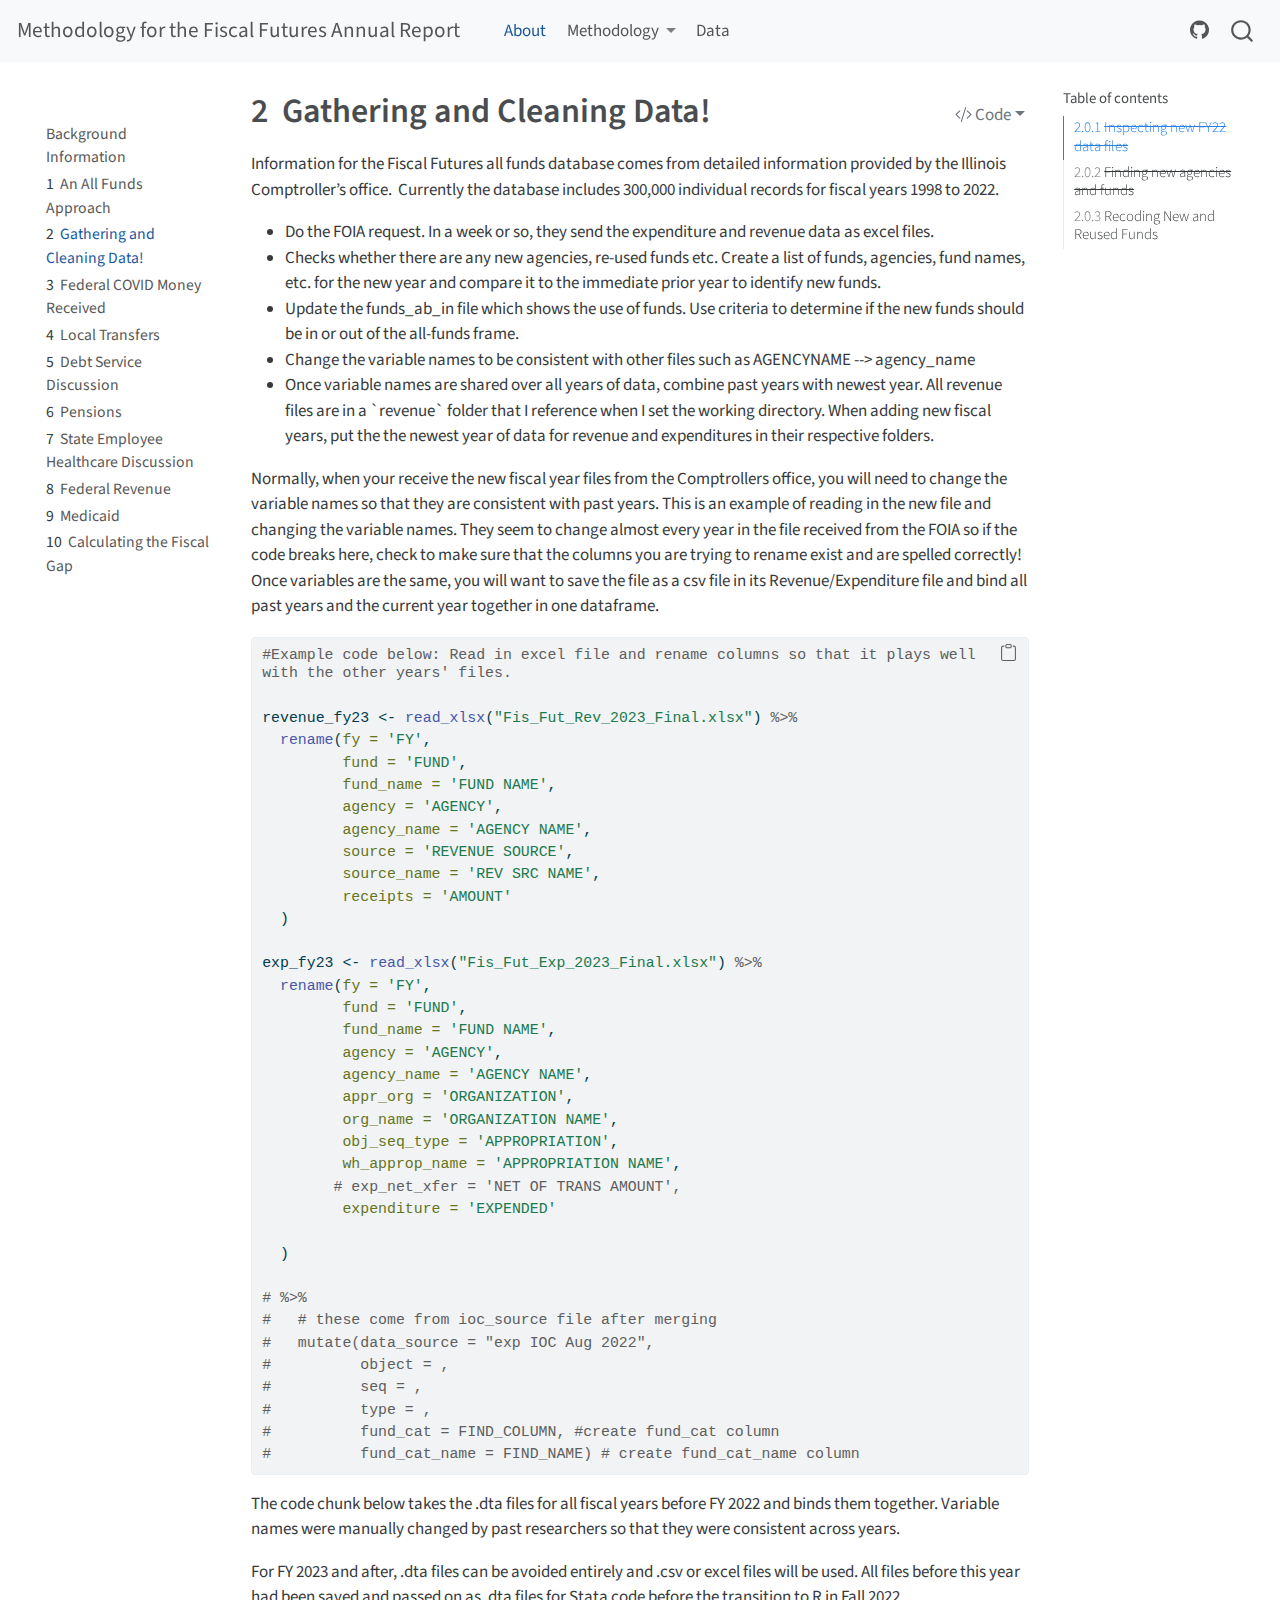
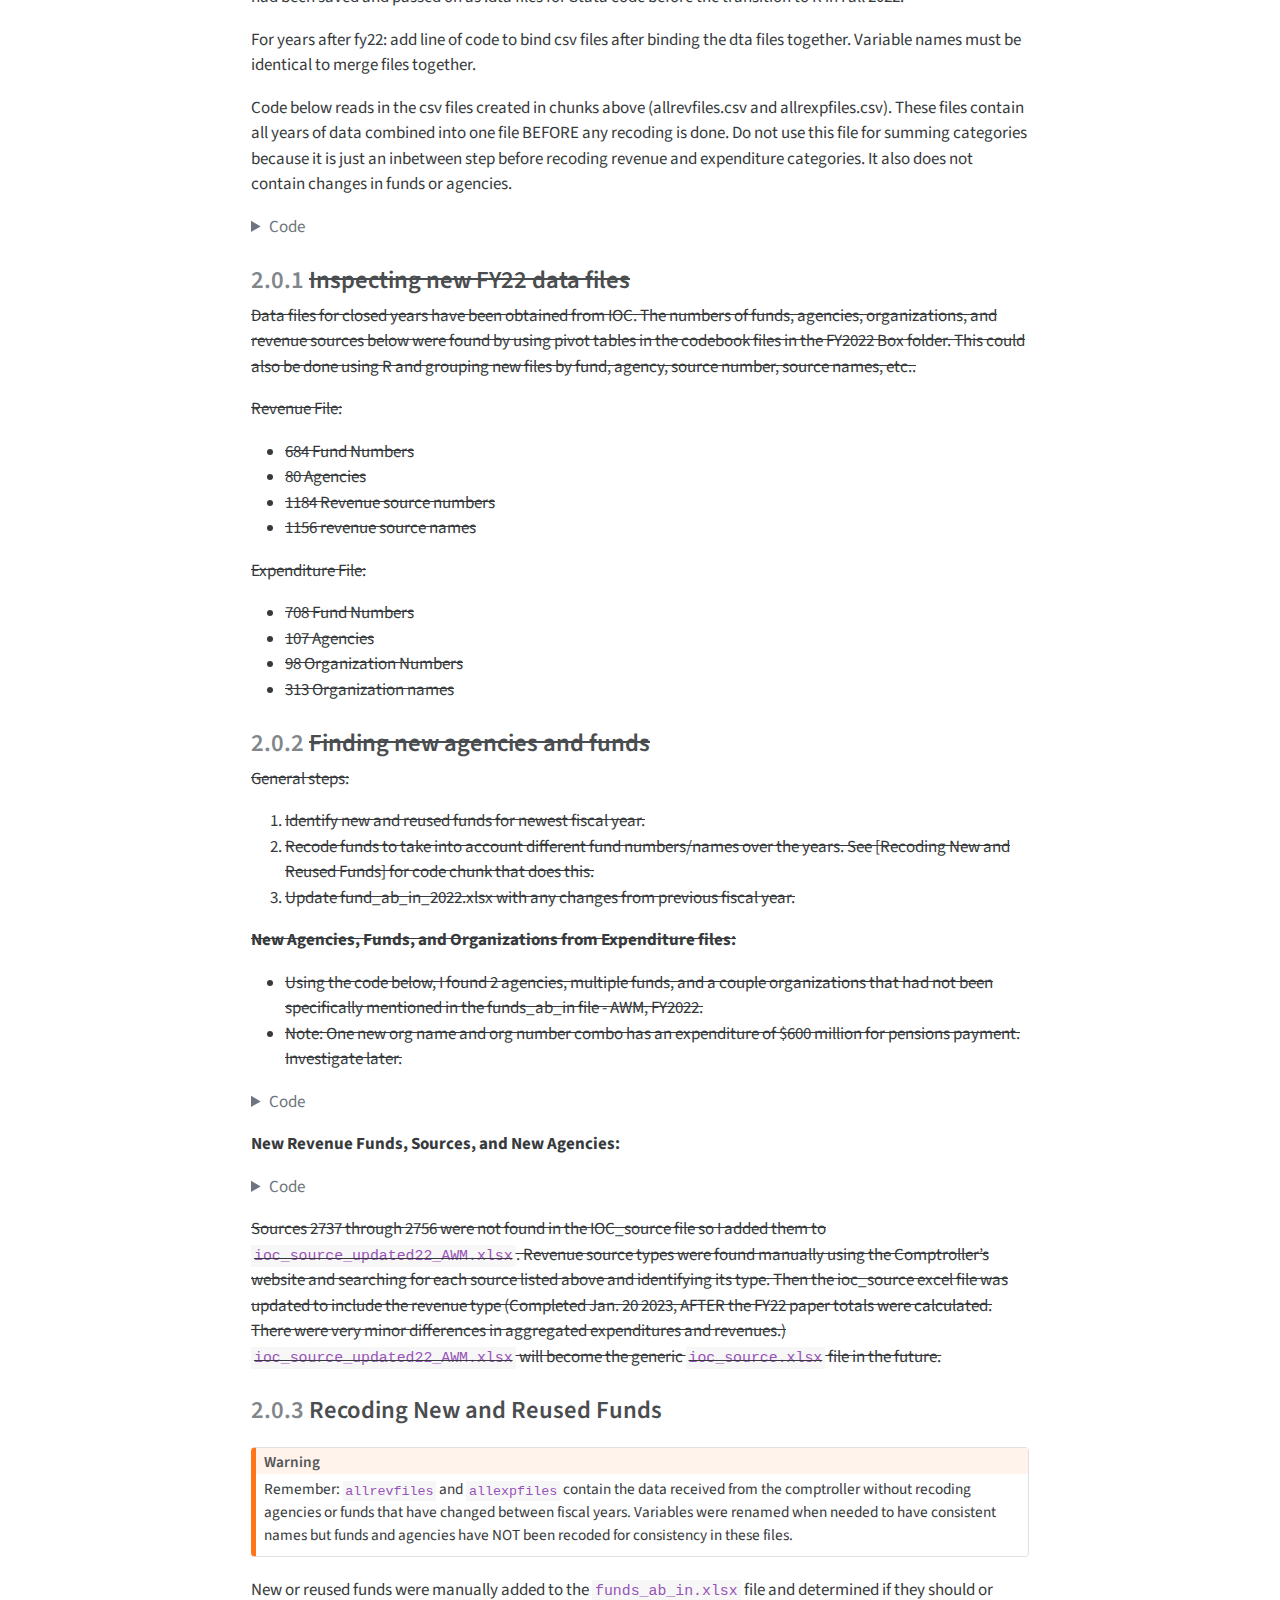
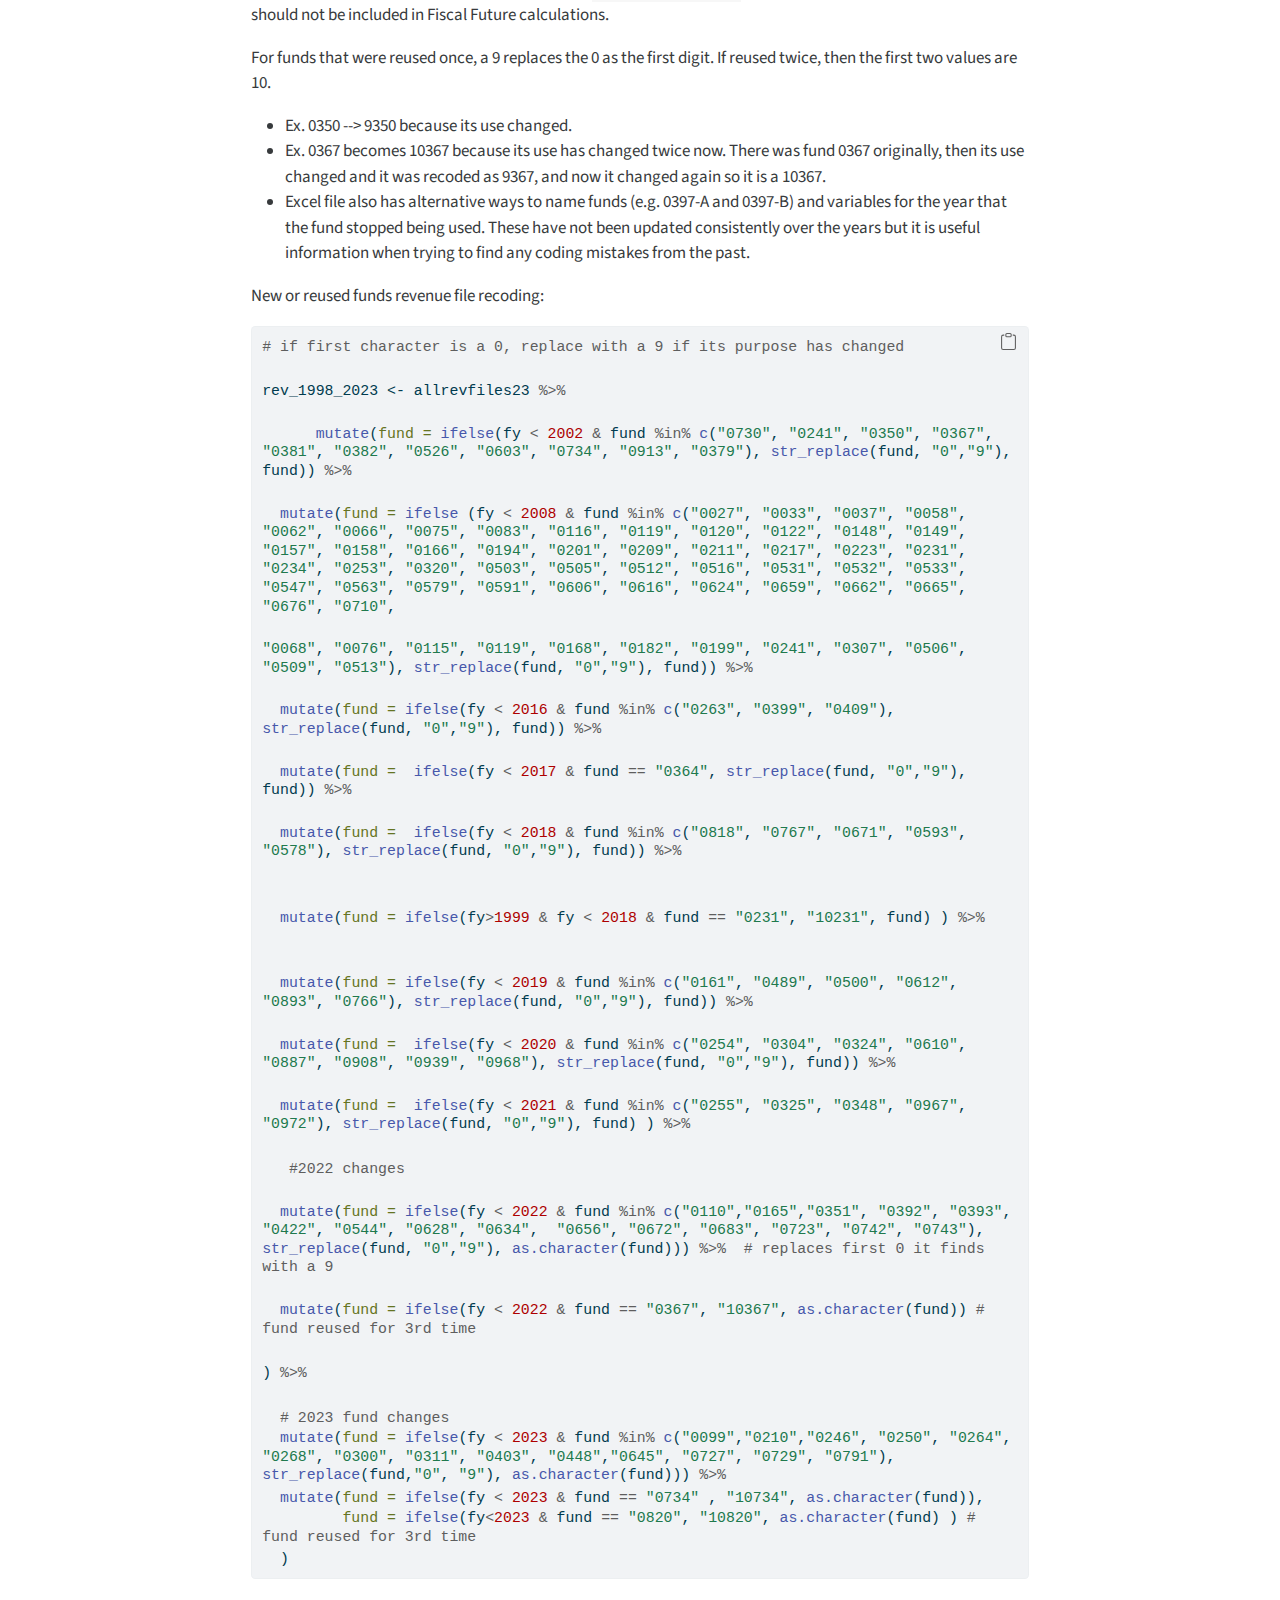
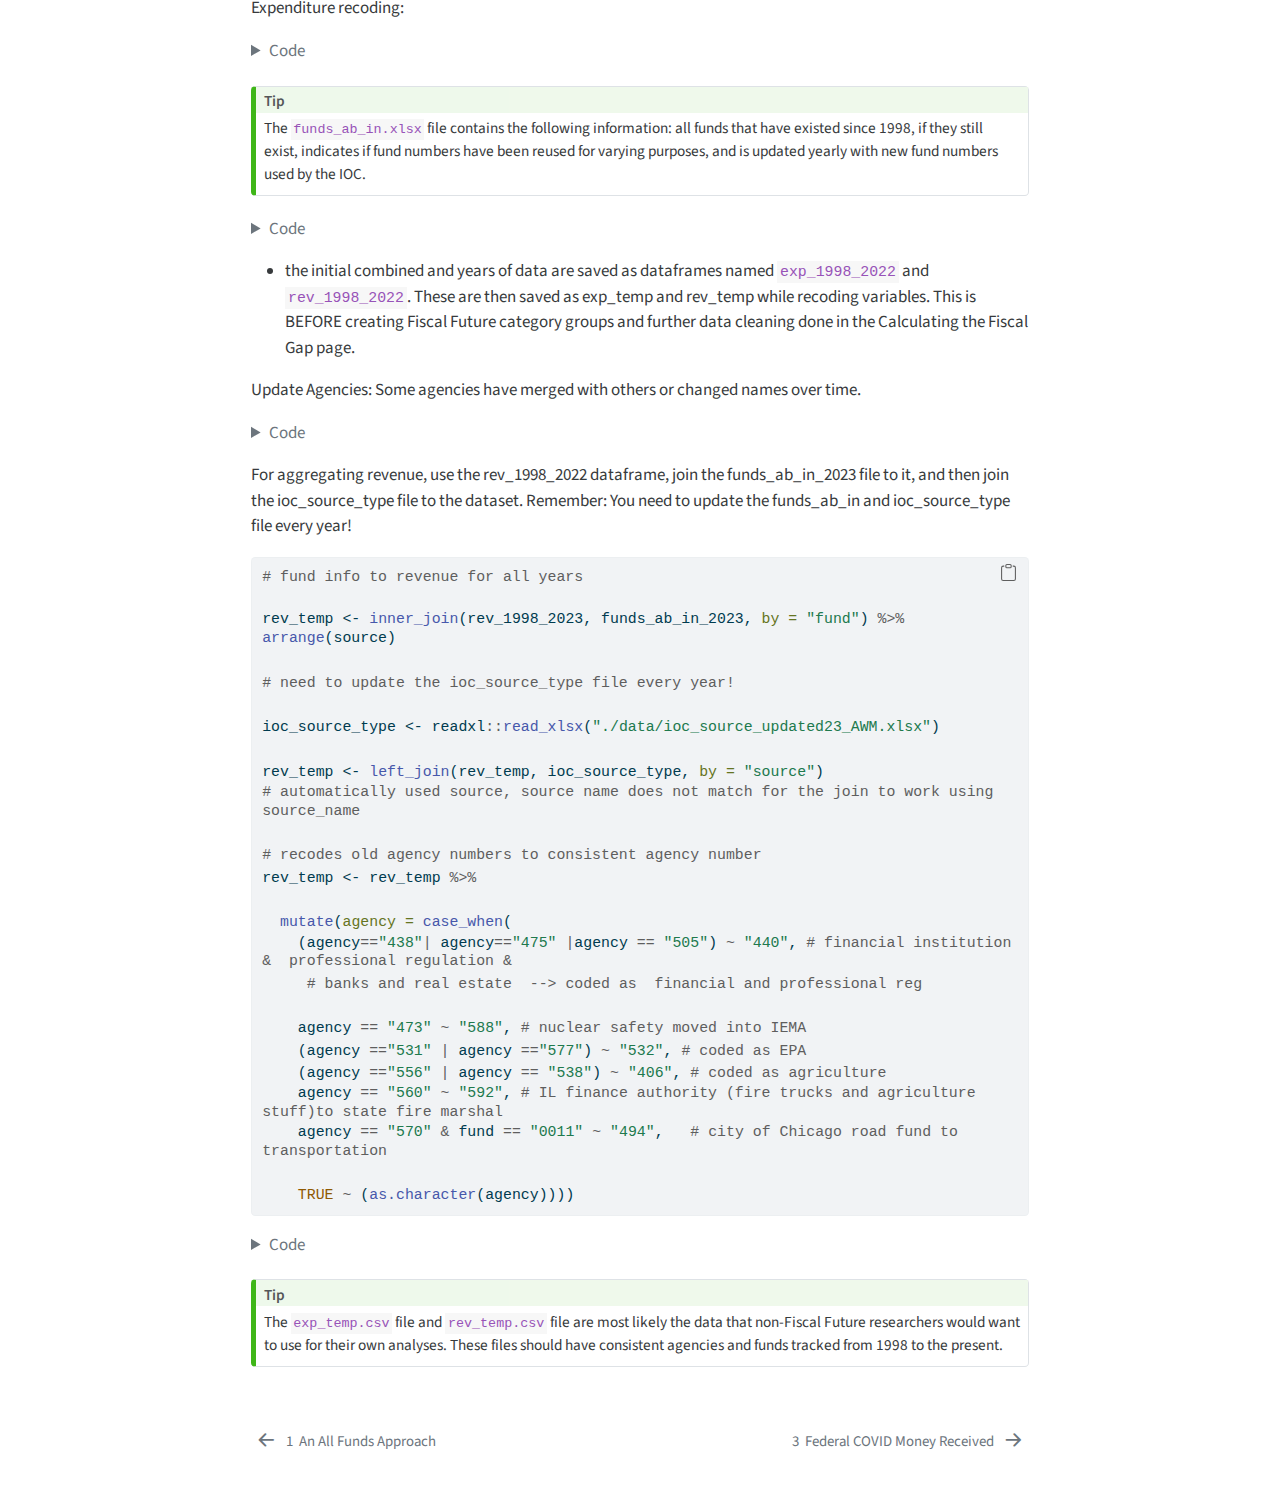
==== commit a902344b: "Built site for gh-pages" ====
--- a/code-cleaning.html
+++ b/code-cleaning.html
@@ -71,12 +71,10 @@
 <script src="site_libs/quarto-html/tippy.umd.min.js"></script>
 <script src="site_libs/quarto-html/anchor.min.js"></script>
 <link href="site_libs/quarto-html/tippy.css" rel="stylesheet">
-<link href="site_libs/quarto-html/quarto-syntax-highlighting.css" rel="stylesheet" class="quarto-color-scheme" id="quarto-text-highlighting-styles">
-<link href="site_libs/quarto-html/quarto-syntax-highlighting-dark.css" rel="prefetch" class="quarto-color-scheme quarto-color-alternate" id="quarto-text-highlighting-styles">
+<link href="site_libs/quarto-html/quarto-syntax-highlighting.css" rel="stylesheet" id="quarto-text-highlighting-styles">
 <script src="site_libs/bootstrap/bootstrap.min.js"></script>
 <link href="site_libs/bootstrap/bootstrap-icons.css" rel="stylesheet">
-<link href="site_libs/bootstrap/bootstrap.min.css" rel="stylesheet" class="quarto-color-scheme" id="quarto-bootstrap" data-mode="light">
-<link href="site_libs/bootstrap/bootstrap-dark.min.css" rel="prefetch" class="quarto-color-scheme quarto-color-alternate" id="quarto-bootstrap" data-mode="dark">
+<link href="site_libs/bootstrap/bootstrap.min.css" rel="stylesheet" id="quarto-bootstrap" data-mode="light">
 <script id="quarto-search-options" type="application/json">{
   "location": "navbar",
   "copy-button": false,
@@ -185,7 +183,6 @@
   </li>  
 </ul>
             <div class="quarto-navbar-tools">
-  <a href="" class="quarto-color-scheme-toggle quarto-navigation-tool  px-1" onclick="window.quartoToggleColorScheme(); return false;" title="Toggle dark mode"><i class="bi"></i></a>
 </div>
           </div> <!-- /navcollapse -->
       </div> <!-- /container-fluid -->
@@ -812,121 +809,6 @@
     }
   }
   toggleBodyColorPrimary();  
-  const disableStylesheet = (stylesheets) => {
-    for (let i=0; i < stylesheets.length; i++) {
-      const stylesheet = stylesheets[i];
-      stylesheet.rel = 'prefetch';
-    }
-  }
-  const enableStylesheet = (stylesheets) => {
-    for (let i=0; i < stylesheets.length; i++) {
-      const stylesheet = stylesheets[i];
-      stylesheet.rel = 'stylesheet';
-    }
-  }
-  const manageTransitions = (selector, allowTransitions) => {
-    const els = window.document.querySelectorAll(selector);
-    for (let i=0; i < els.length; i++) {
-      const el = els[i];
-      if (allowTransitions) {
-        el.classList.remove('notransition');
-      } else {
-        el.classList.add('notransition');
-      }
-    }
-  }
-  const toggleColorMode = (alternate) => {
-    // Switch the stylesheets
-    const alternateStylesheets = window.document.querySelectorAll('link.quarto-color-scheme.quarto-color-alternate');
-    manageTransitions('#quarto-margin-sidebar .nav-link', false);
-    if (alternate) {
-      enableStylesheet(alternateStylesheets);
-      for (const sheetNode of alternateStylesheets) {
-        if (sheetNode.id === "quarto-bootstrap") {
-          toggleBodyColorMode(sheetNode);
-        }
-      }
-    } else {
-      disableStylesheet(alternateStylesheets);
-      toggleBodyColorPrimary();
-    }
-    manageTransitions('#quarto-margin-sidebar .nav-link', true);
-    // Switch the toggles
-    const toggles = window.document.querySelectorAll('.quarto-color-scheme-toggle');
-    for (let i=0; i < toggles.length; i++) {
-      const toggle = toggles[i];
-      if (toggle) {
-        if (alternate) {
-          toggle.classList.add("alternate");     
-        } else {
-          toggle.classList.remove("alternate");
-        }
-      }
-    }
-    // Hack to workaround the fact that safari doesn't
-    // properly recolor the scrollbar when toggling (#1455)
-    if (navigator.userAgent.indexOf('Safari') > 0 && navigator.userAgent.indexOf('Chrome') == -1) {
-      manageTransitions("body", false);
-      window.scrollTo(0, 1);
-      setTimeout(() => {
-        window.scrollTo(0, 0);
-        manageTransitions("body", true);
-      }, 40);  
-    }
-  }
-  const isFileUrl = () => { 
-    return window.location.protocol === 'file:';
-  }
-  const hasAlternateSentinel = () => {  
-    let styleSentinel = getColorSchemeSentinel();
-    if (styleSentinel !== null) {
-      return styleSentinel === "alternate";
-    } else {
-      return false;
-    }
-  }
-  const setStyleSentinel = (alternate) => {
-    const value = alternate ? "alternate" : "default";
-    if (!isFileUrl()) {
-      window.localStorage.setItem("quarto-color-scheme", value);
-    } else {
-      localAlternateSentinel = value;
-    }
-  }
-  const getColorSchemeSentinel = () => {
-    if (!isFileUrl()) {
-      const storageValue = window.localStorage.getItem("quarto-color-scheme");
-      return storageValue != null ? storageValue : localAlternateSentinel;
-    } else {
-      return localAlternateSentinel;
-    }
-  }
-  let localAlternateSentinel = 'default';
-  // Dark / light mode switch
-  window.quartoToggleColorScheme = () => {
-    // Read the current dark / light value 
-    let toAlternate = !hasAlternateSentinel();
-    toggleColorMode(toAlternate);
-    setStyleSentinel(toAlternate);
-  };
-  // Ensure there is a toggle, if there isn't float one in the top right
-  if (window.document.querySelector('.quarto-color-scheme-toggle') === null) {
-    const a = window.document.createElement('a');
-    a.classList.add('top-right');
-    a.classList.add('quarto-color-scheme-toggle');
-    a.href = "";
-    a.onclick = function() { try { window.quartoToggleColorScheme(); } catch {} return false; };
-    const i = window.document.createElement("i");
-    i.classList.add('bi');
-    a.appendChild(i);
-    window.document.body.appendChild(a);
-  }
-  // Switch to dark mode if need be
-  if (hasAlternateSentinel()) {
-    toggleColorMode(true);
-  } else {
-    toggleColorMode(false);
-  }
   const icon = "";
   const anchorJS = new window.AnchorJS();
   anchorJS.options = {
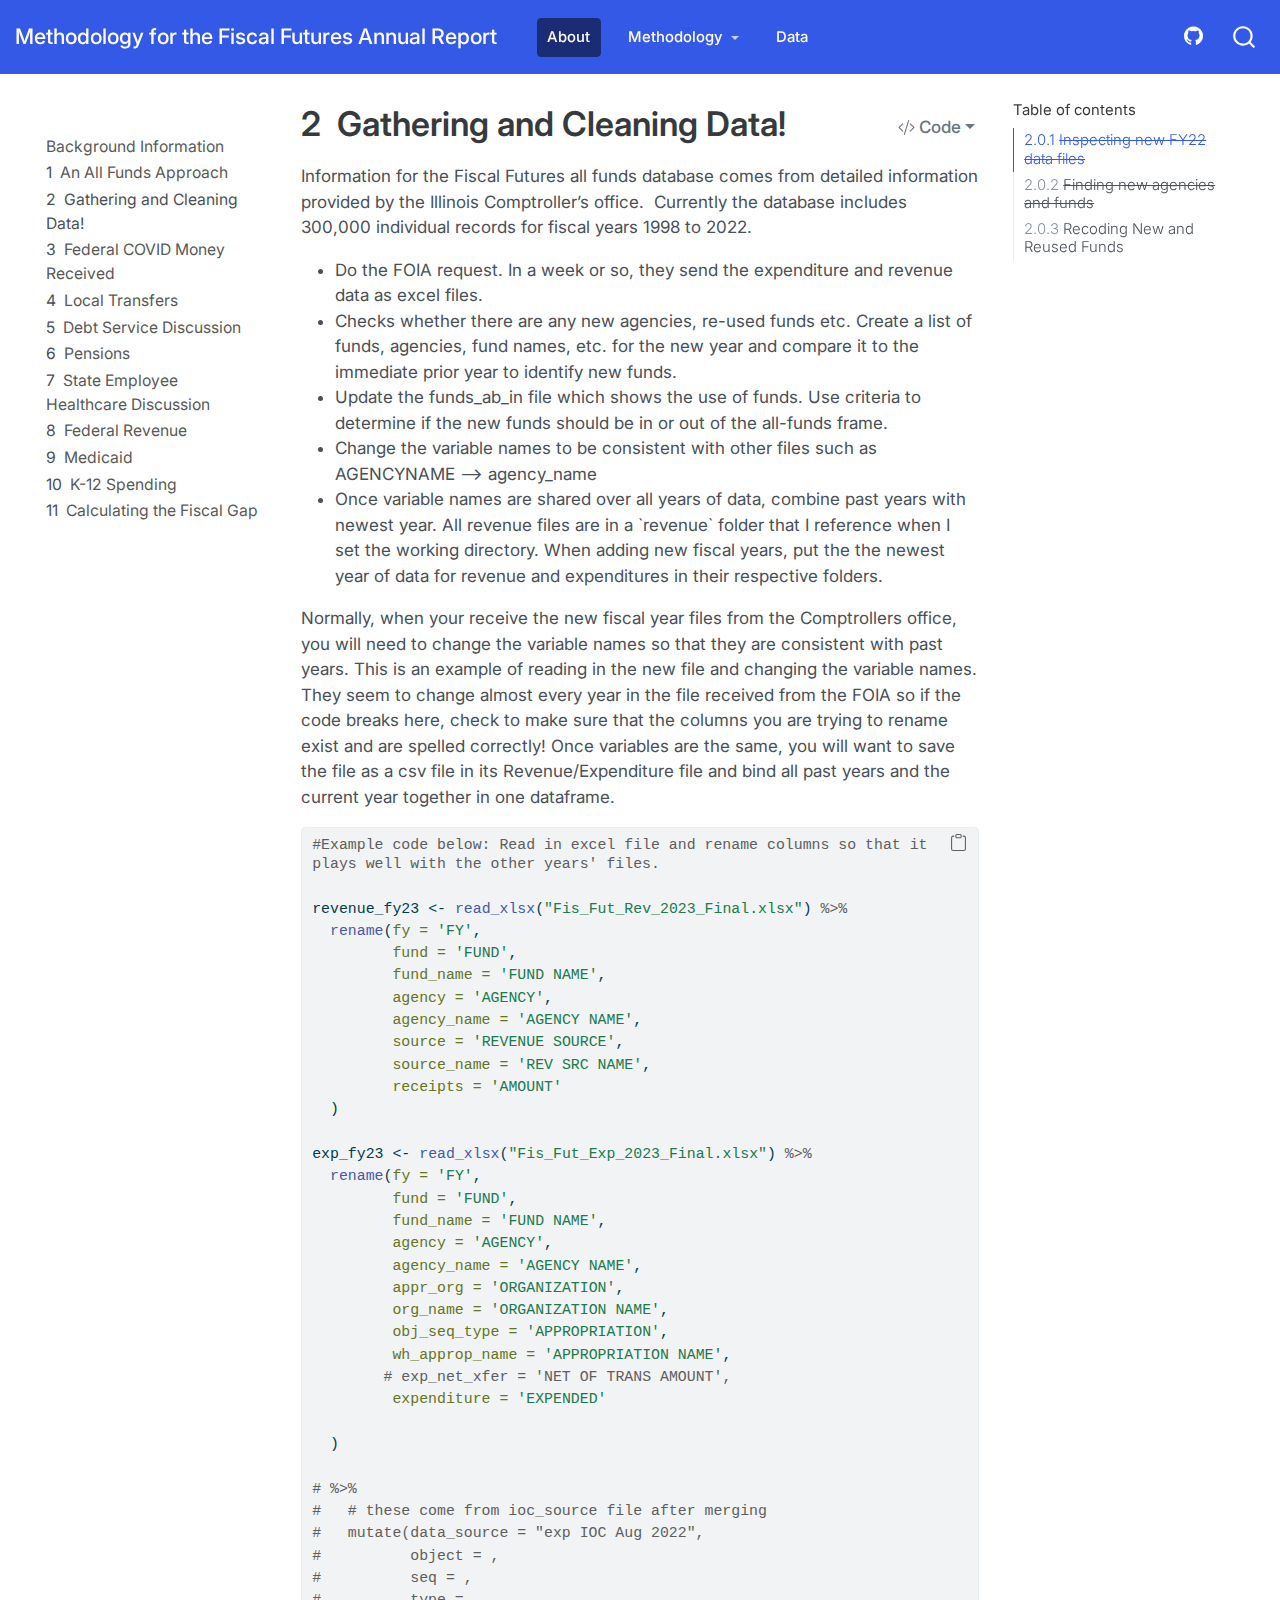
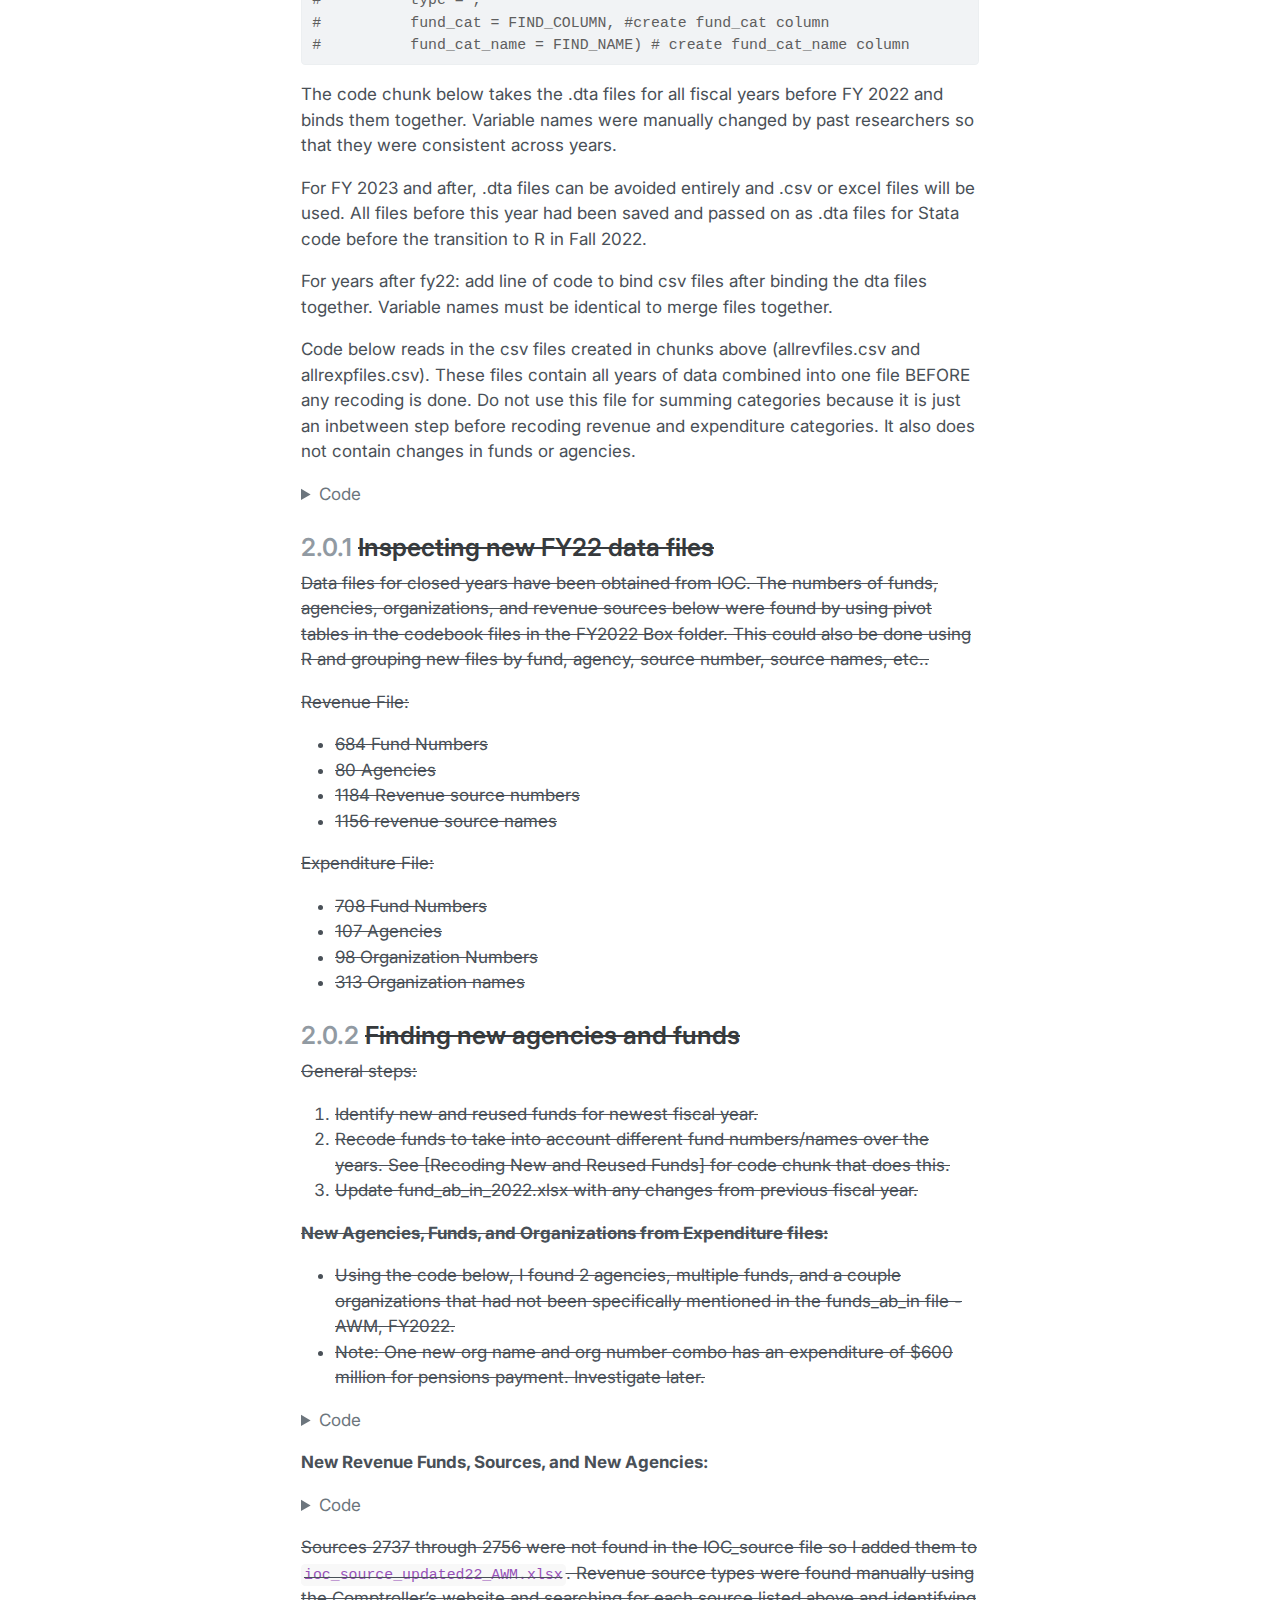
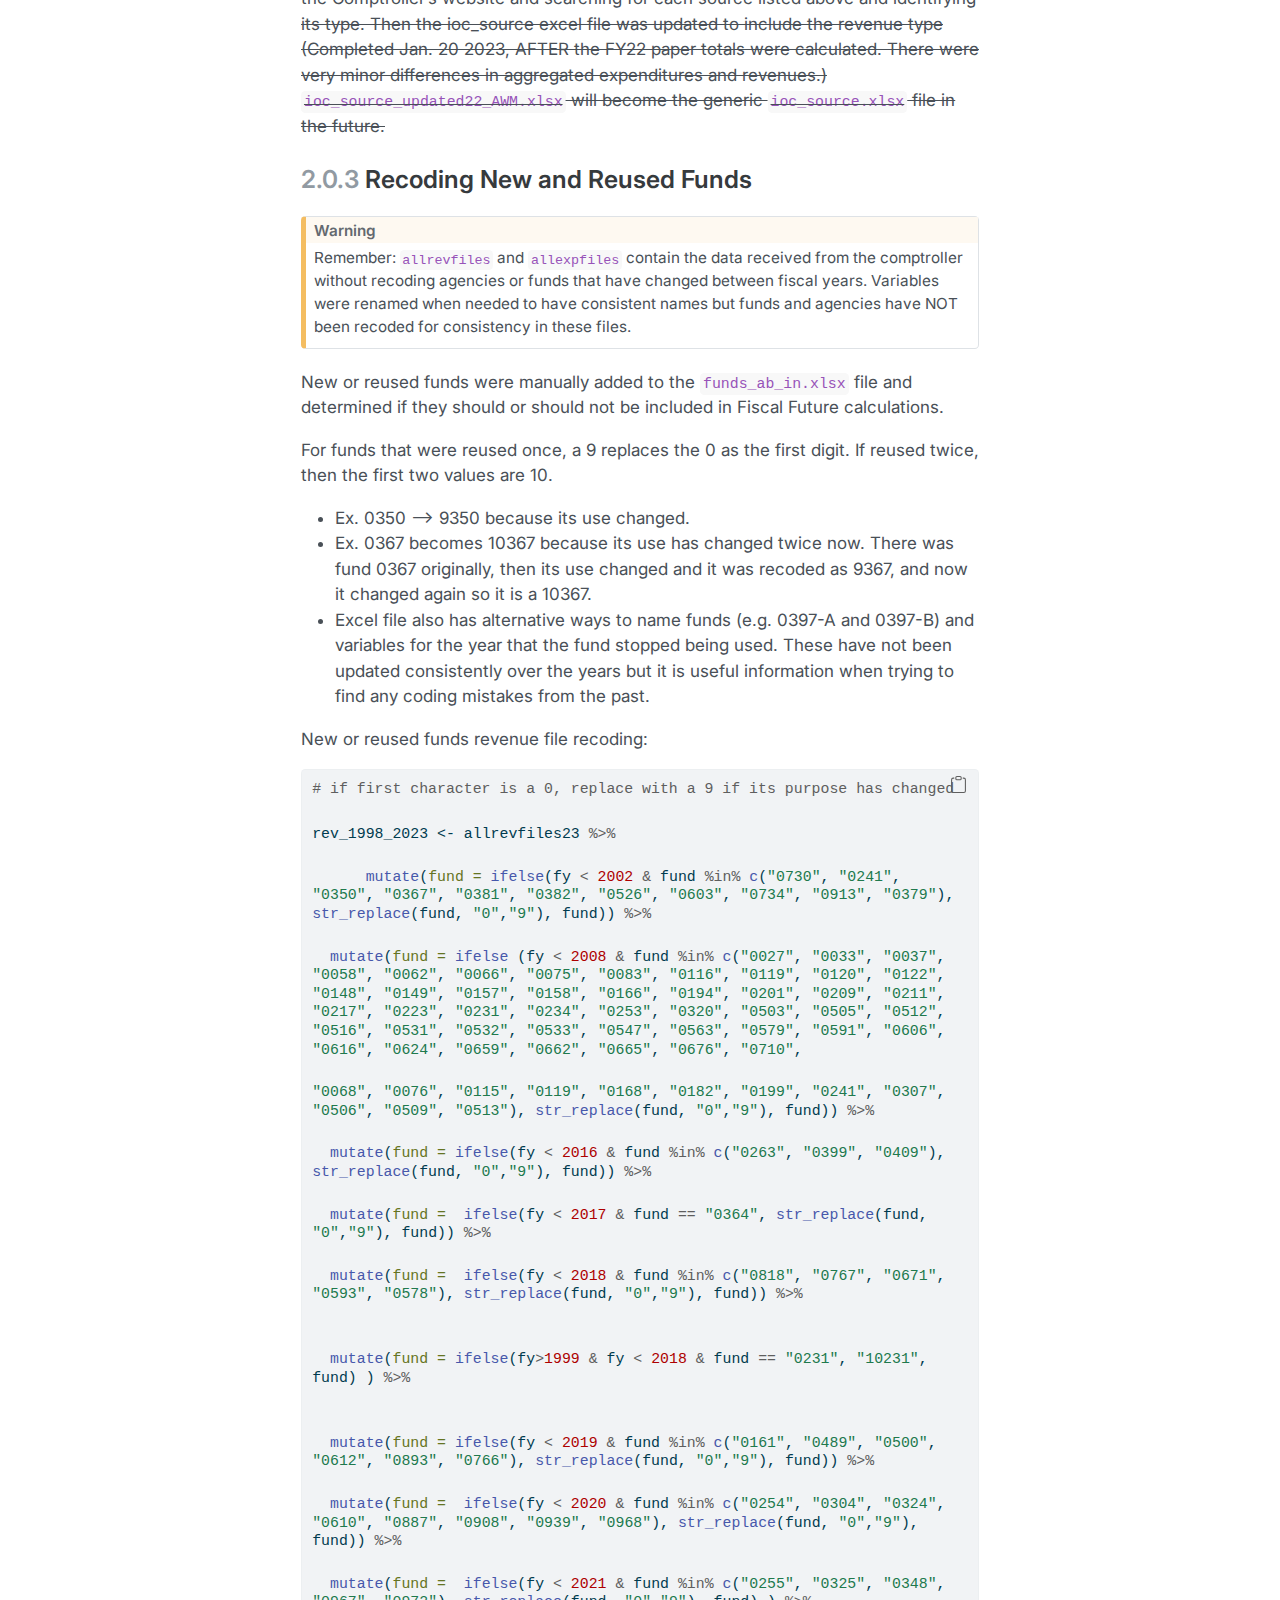
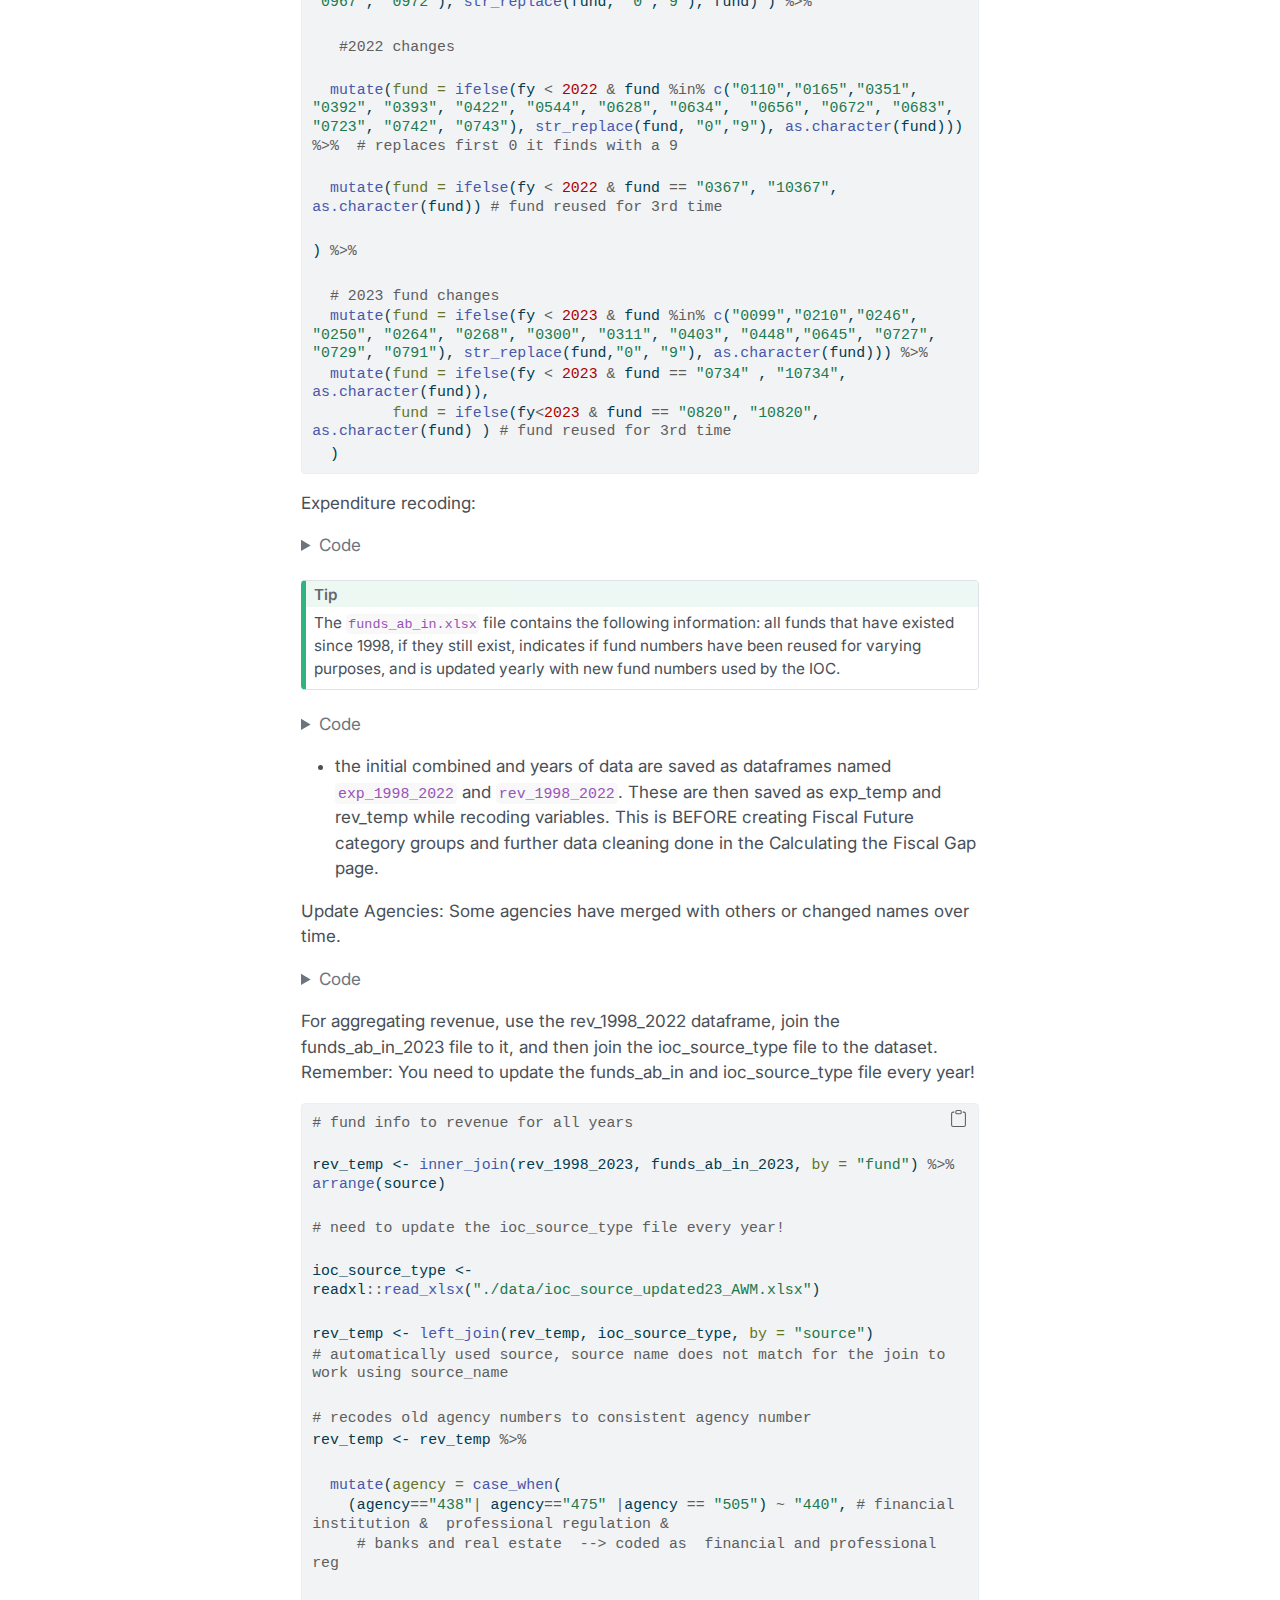
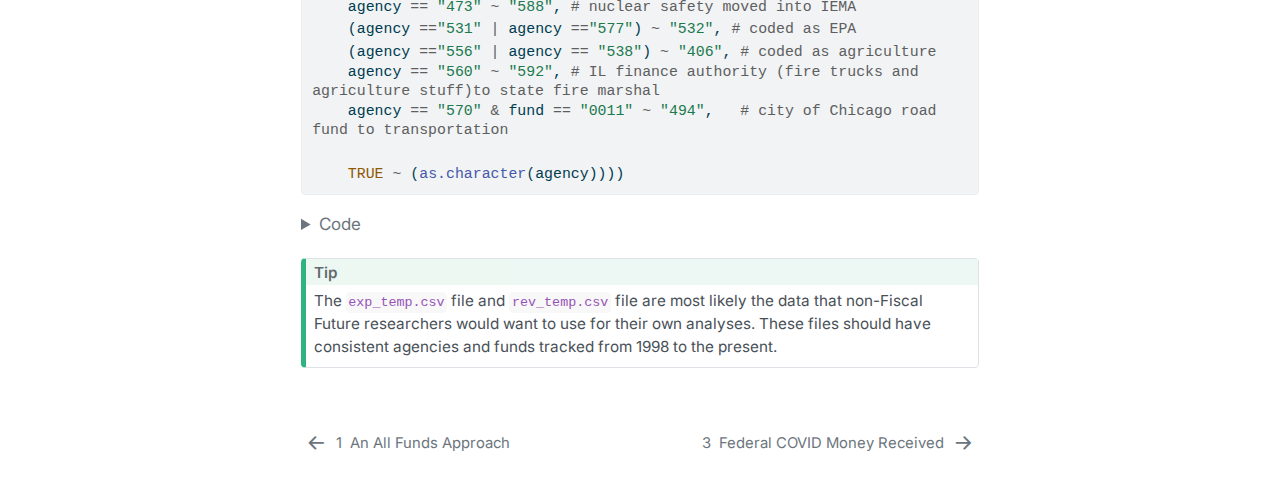
==== commit afe85582: "Built site for gh-pages" ====
--- a/code-cleaning.html
+++ b/code-cleaning.html
@@ -164,6 +164,7 @@
     <a class="dropdown-item" href="./Medicaid.html" rel="" target="">
  <span class="dropdown-text">Medicaid</span></a>
   </li>  
+        <li class="dropdown-header">K12-Spending.qmd</li>
         <li>
     <a class="dropdown-item" href="./Everything.html" rel="" target="">
  <span class="dropdown-text">Calculating the Fiscal Gap</span></a>
@@ -171,7 +172,7 @@
     </ul>
   </li>
   <li class="nav-item">
-    <a class="nav-link" href="https://github.com/AleaWM/https://github.com/AleaWM/Fiscal-Futures-IL-FY2023.git/tree/main/data" rel="" target="">
+    <a class="nav-link" href="https://github.com/AleaWM/https://github.com/AleaWM/Fiscal-Futures-IL-FY2023/tree/main/data" rel="" target="">
  <span class="menu-text">Data</span></a>
   </li>  
 </ul>
@@ -274,8 +275,14 @@
 </li>
         <li class="sidebar-item">
   <div class="sidebar-item-container"> 
+  <a href="./K12_Education.html" class="sidebar-item-text sidebar-link">
+ <span class="menu-text"><span class="chapter-number">10</span>&nbsp; <span class="chapter-title">K-12 Spending</span></span></a>
+  </div>
+</li>
+        <li class="sidebar-item">
+  <div class="sidebar-item-container"> 
   <a href="./Everything.html" class="sidebar-item-text sidebar-link">
- <span class="menu-text"><span class="chapter-number">10</span>&nbsp; <span class="chapter-title">Calculating the Fiscal Gap</span></span></a>
+ <span class="menu-text"><span class="chapter-number">11</span>&nbsp; <span class="chapter-title">Calculating the Fiscal Gap</span></span></a>
   </div>
 </li>
     </ul>
